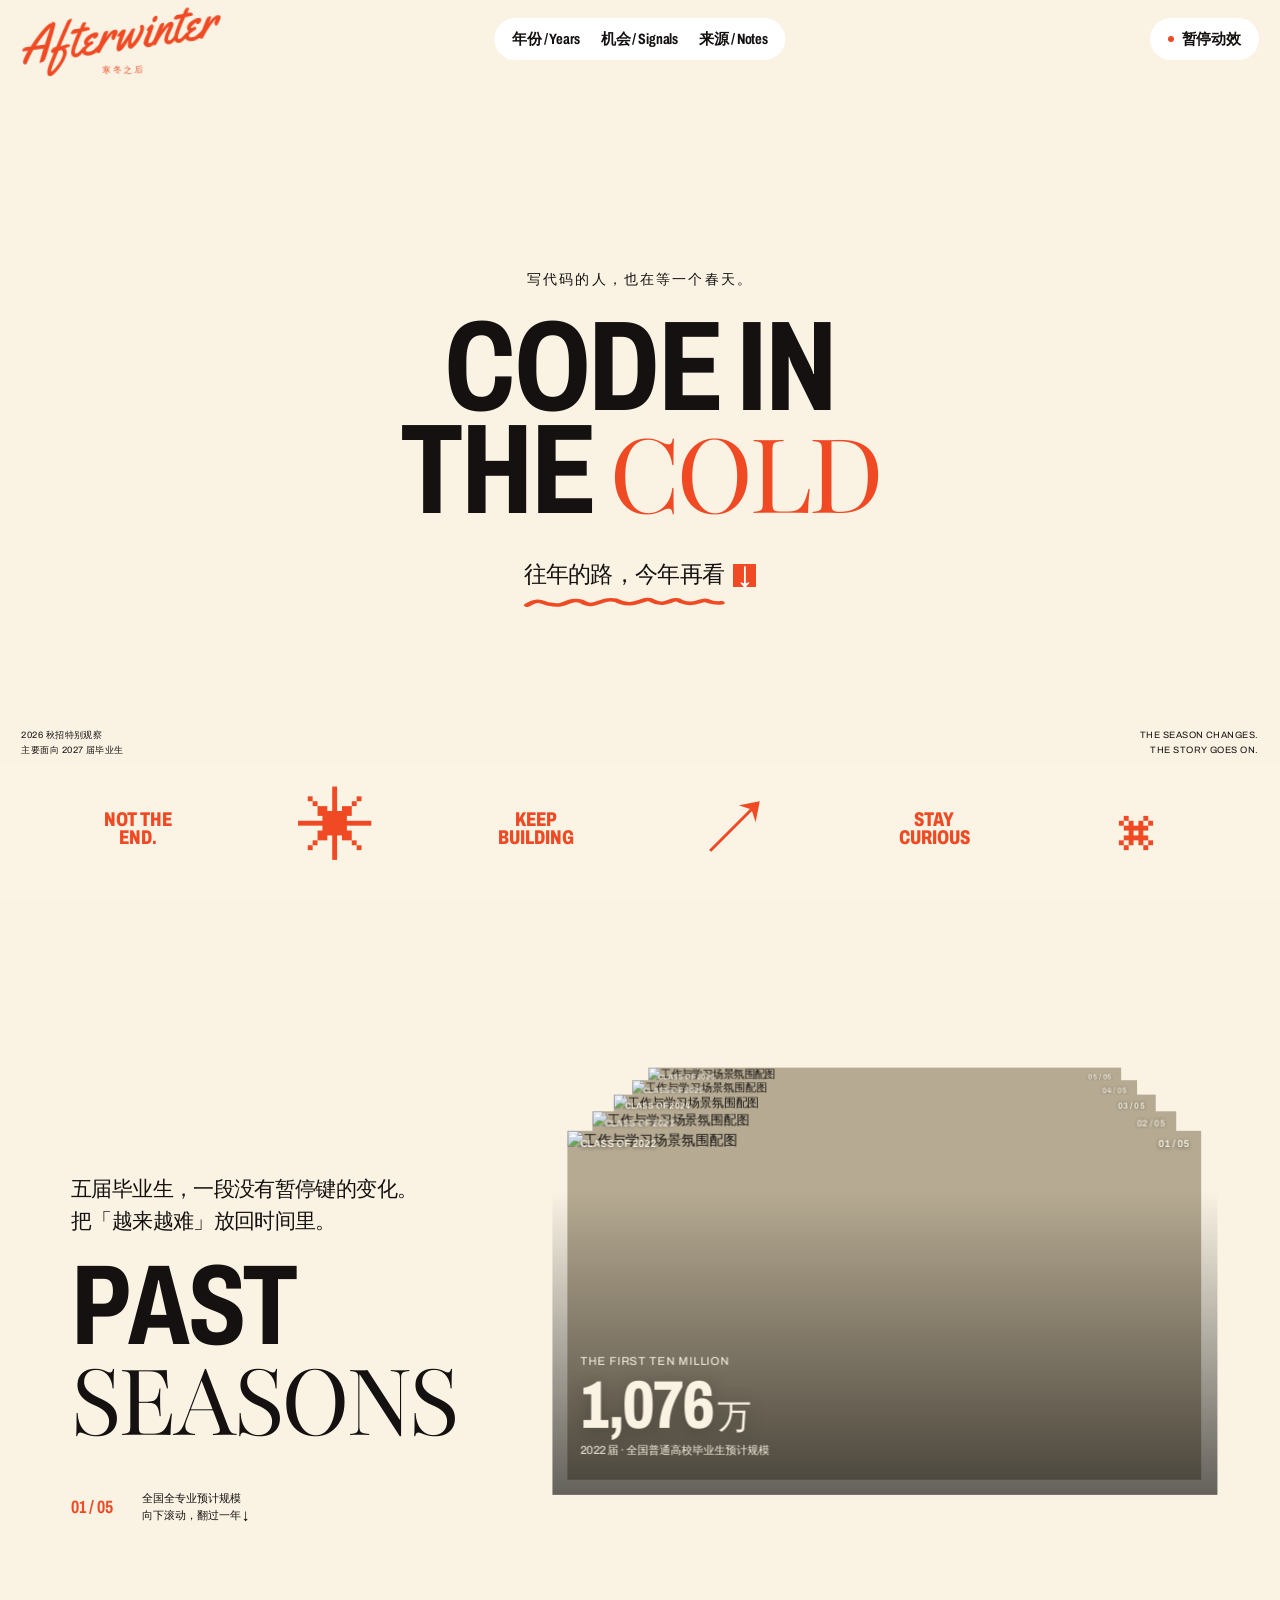
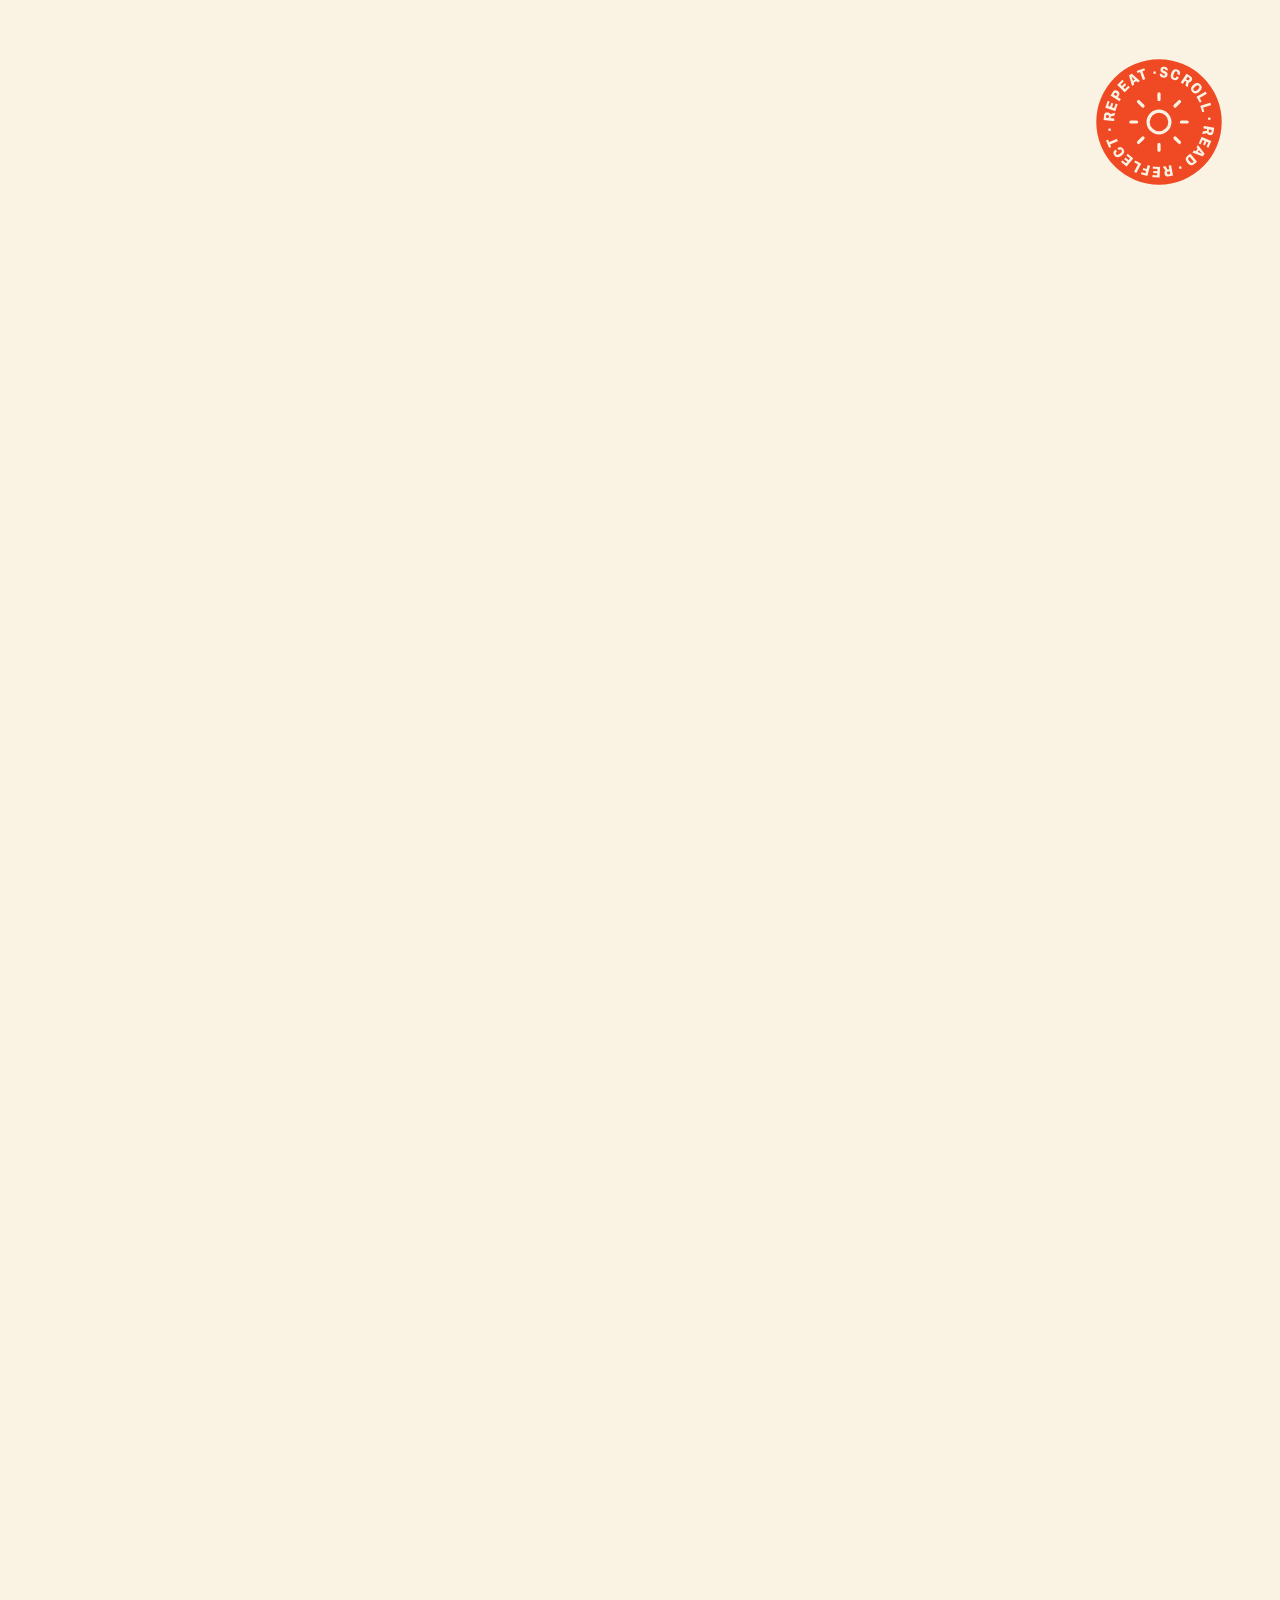
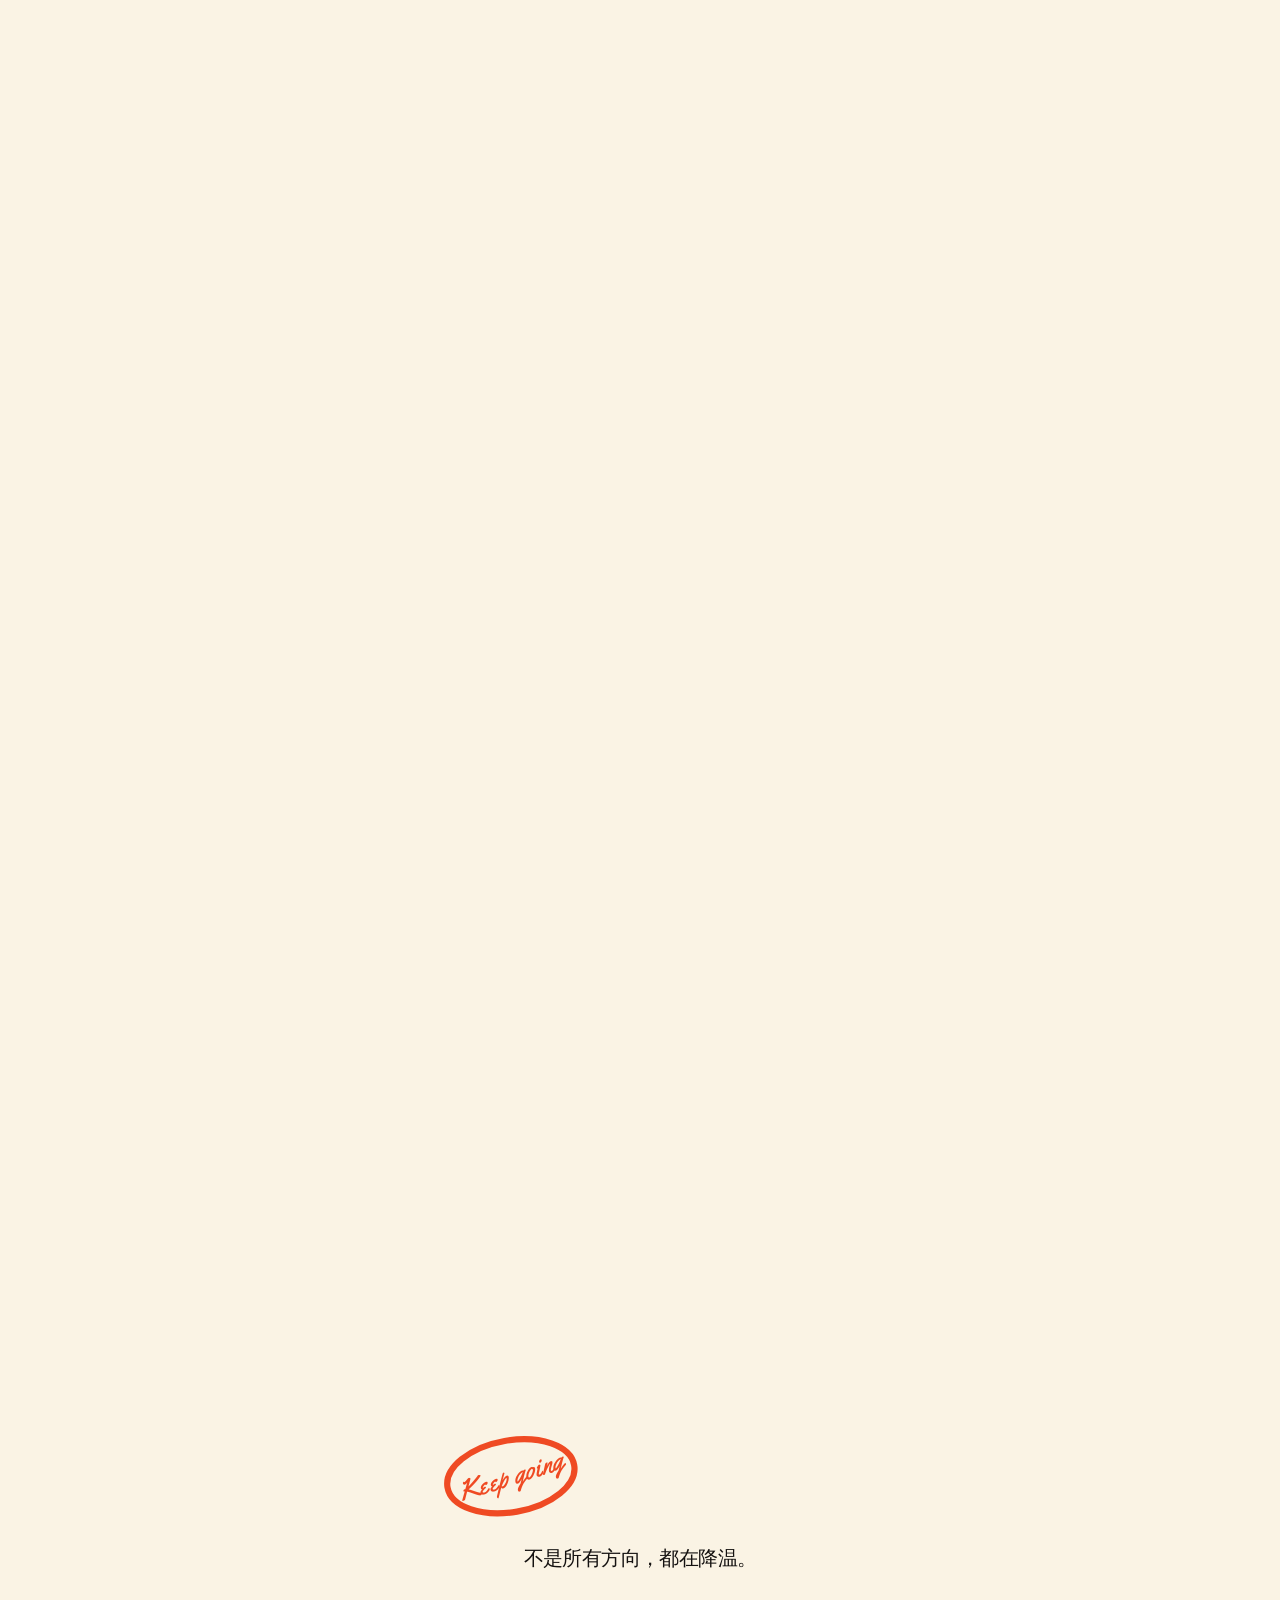
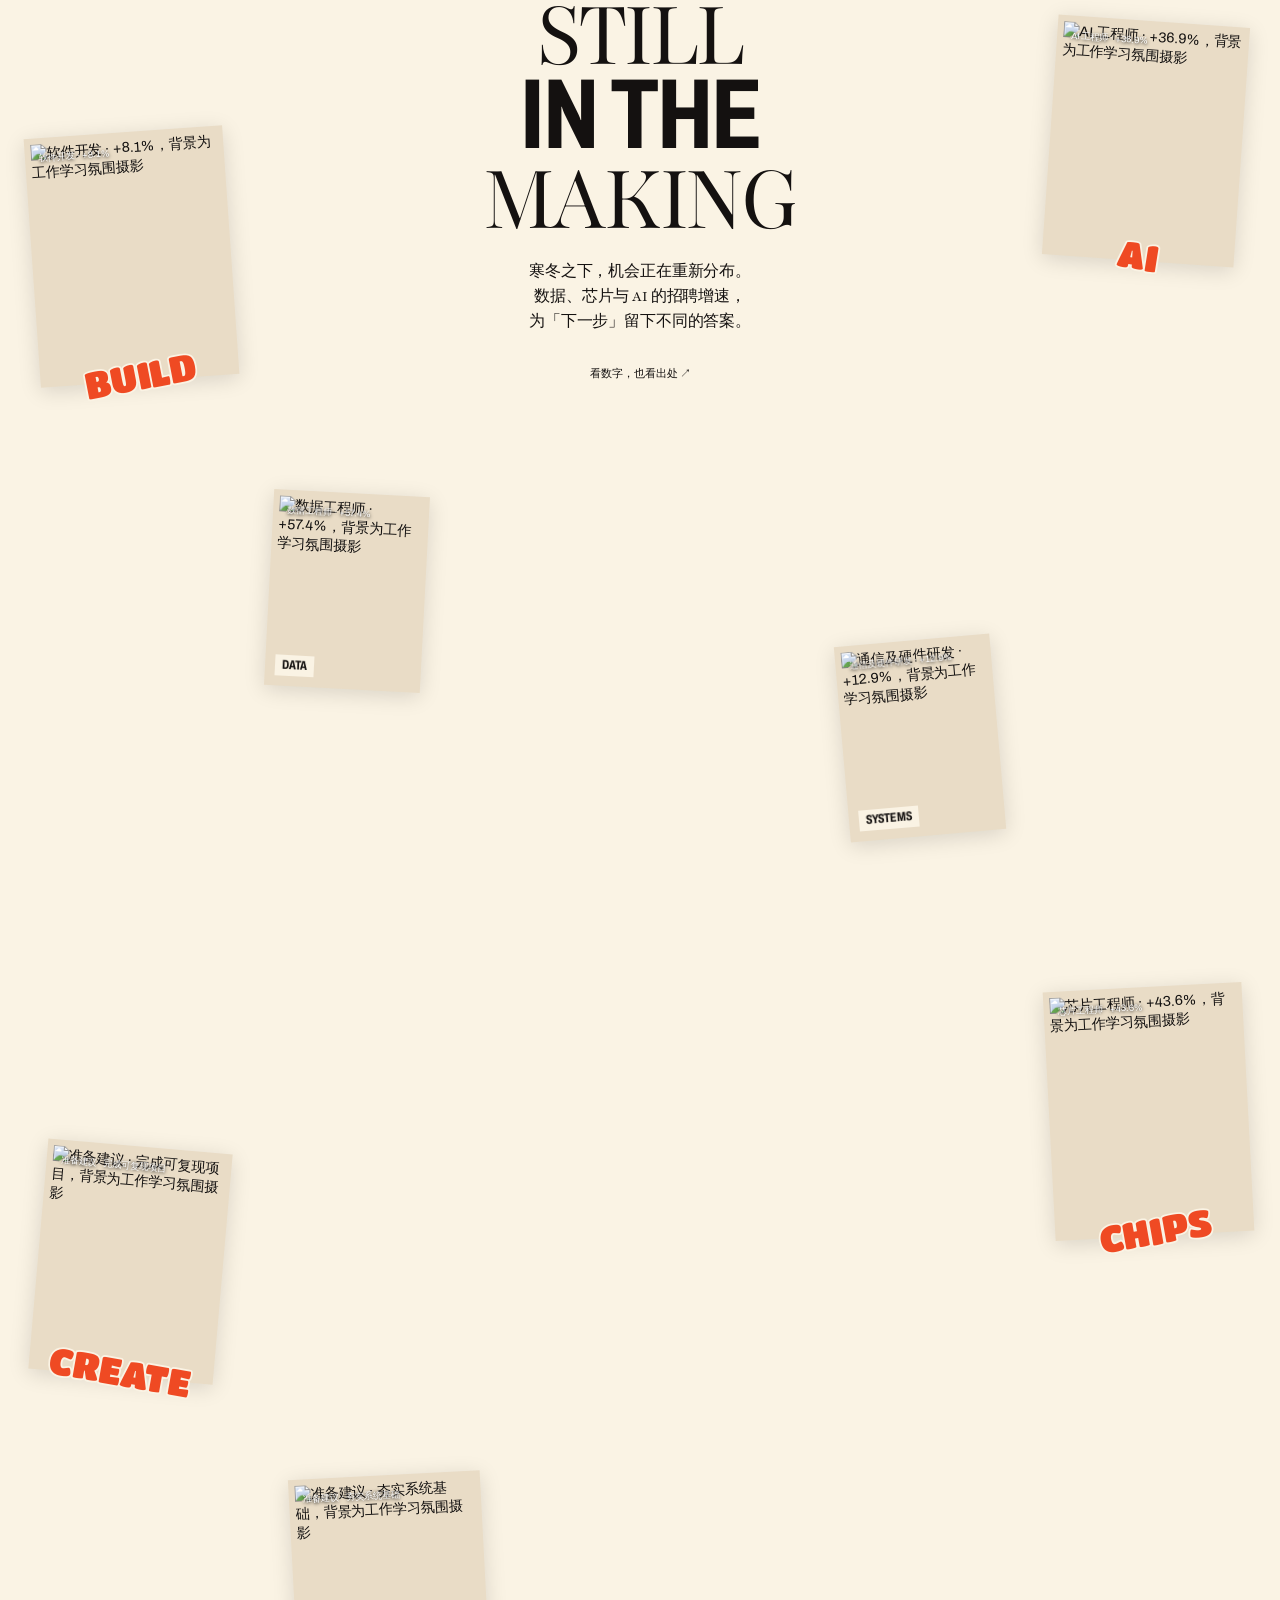
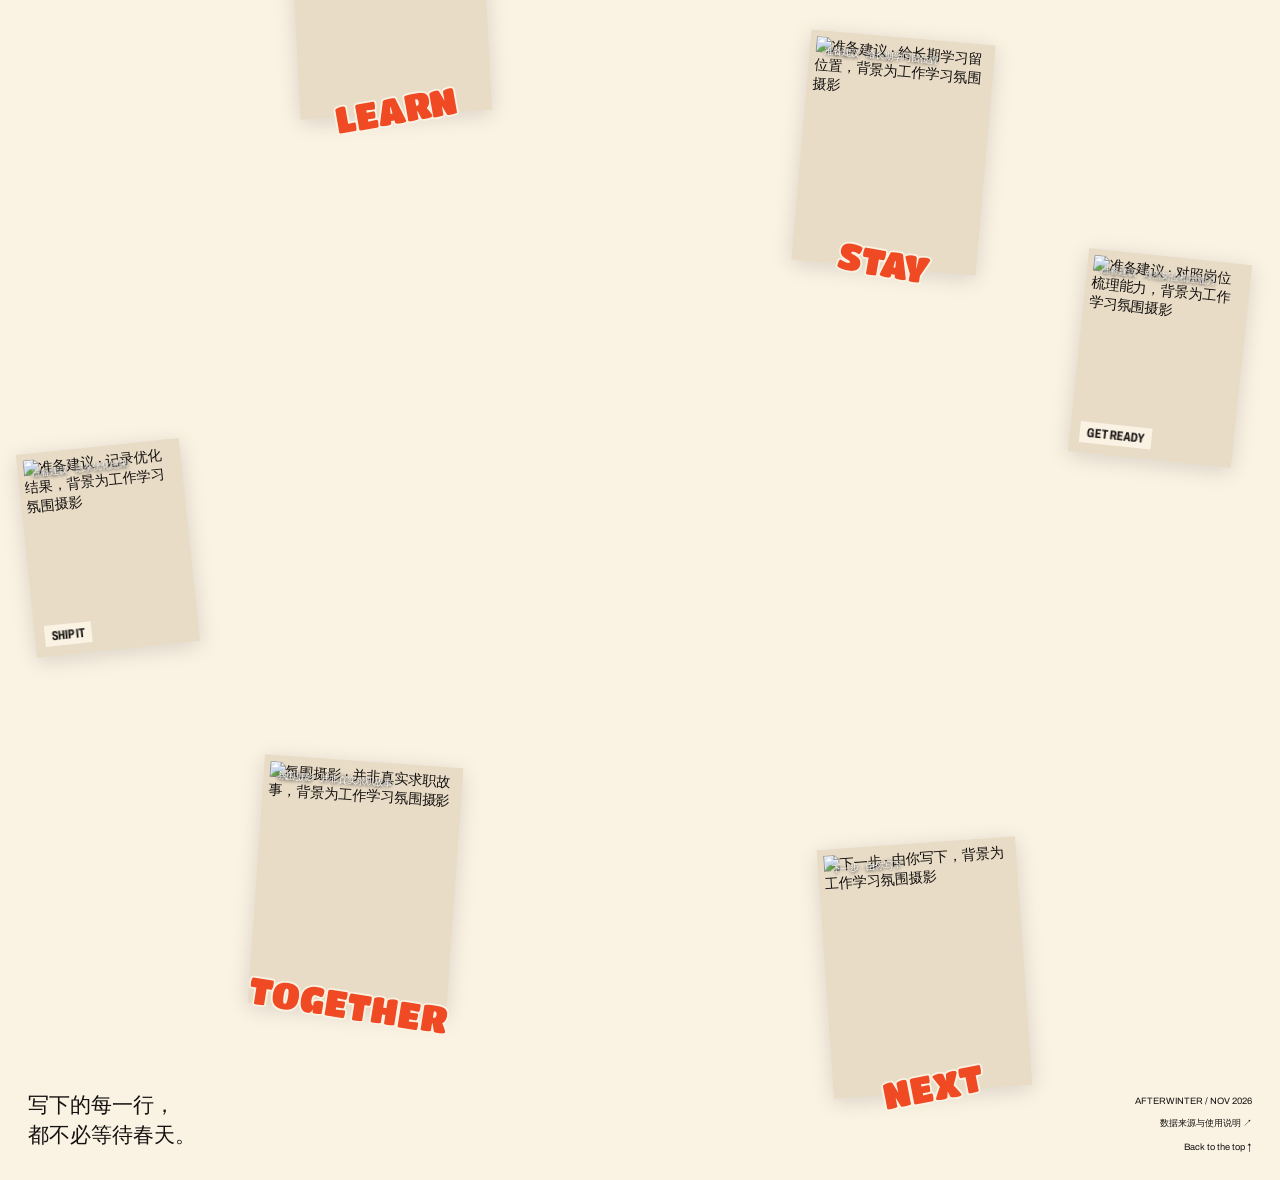
==== index.html @ 6e002db3 "Publish Afterwinter interactive autumn recruitment website" ====
<!doctype html>
<html lang="zh-CN"><head><meta charset="UTF-8"><meta name="viewport" content="width=device-width, initial-scale=1"><title>寒冬之后 Afterwinter · 2026 秋招观察</title><meta name="description" content="写代码的人，也在等一个春天。以2026年秋招为切片，在五届毕业生规模与岗位温差之间寻找下一步。"><meta name="robots" content="noindex"><meta property="og:title" content="Afterwinter · 寒冬之后"><meta property="og:description" content="2026秋招特别观察：竞争、分化，以及仍然生长的机会。"><link rel="icon" href="data:image/svg+xml,%3Csvg xmlns='http://www.w3.org/2000/svg' viewBox='0 0 64 64'%3E%3Crect width='64' height='64' rx='32' fill='%23ef4a23'/%3E%3Ctext x='10' y='47' font-size='48' fill='%23faf3e4'%3E*%3C/text%3E%3C/svg%3E"><style>@font-face{font-family:'Archivo';src:url([data-uri]) format('woff2');font-weight:100 900;font-stretch:62% 125%;font-display:swap}
@font-face{font-family:'Playfair';src:url([data-uri]) format('woff2');font-weight:300 900;font-stretch:87.5% 112.5%;font-display:swap}
@font-face{font-family:'Yellowtail';src:url([data-uri]) format('woff2');font-weight:400;font-stretch:normal;font-display:swap}
@font-face{font-family:'Titan One';src:url([data-uri]) format('woff2');font-weight:400;font-stretch:normal;font-display:swap}
:root{--cream:#faf3e4;--ink:#141110;--tomato:#ef4a23;--butter:#ffd46e;--sky:#8fc6e8;--pink:#f6a9c2;--sage:#b9c48a;--page:var(--cream);--ease:cubic-bezier(.65,.05,0,1)}*{box-sizing:border-box;margin:0;padding:0}html{font-size:calc(100vw / 90)}body{background:var(--page);color:var(--ink);font-family:Archivo,'Microsoft YaHei',sans-serif;overflow-x:clip;transition:background-color .7s var(--ease)}a{color:inherit;text-decoration:none}button{font:inherit;border:0;background:none;color:inherit;cursor:pointer}img{display:block;width:100%;height:100%;object-fit:cover}a,button{touch-action:manipulation}a:focus-visible,button:focus-visible{outline:.16rem solid var(--tomato);outline-offset:.4rem}html.lenis,html.lenis body{height:auto}.lenis.lenis-smooth{scroll-behavior:auto!important}main{visibility:hidden}html[data-page-ready] main{visibility:visible}.wipe{position:fixed;inset:0;z-index:1000;pointer-events:none;overflow:clip}.wipe svg{width:100%;height:100%}.wipe path{fill:none;stroke:var(--tomato);stroke-width:0;stroke-linecap:round;stroke-linejoin:round}.wipe[data-transition-ready]{display:none}.skip{position:fixed;z-index:2000;left:1rem;top:1rem;padding:1rem;background:var(--butter);transform:translateY(-200%)}.skip:focus{transform:none}.nav{position:fixed;inset:0 0 auto;z-index:50;padding:1.25rem 1.5rem;display:flex;justify-content:space-between;align-items:flex-start;pointer-events:none}.nav>*{pointer-events:auto}.wordmark{font-family:Yellowtail,cursive;font-size:3.6rem;line-height:1;color:var(--tomato);transform:rotate(-8deg);transform-origin:left center;margin-top:.2rem}.wordmark span{font-family:Archivo,'Microsoft YaHei',sans-serif;font-size:.6rem;display:block;letter-spacing:.2em;text-align:center;transform:rotate(8deg);margin-top:.6rem}.nav nav{position:absolute;left:50%;top:1.25rem;transform:translateX(-50%);display:flex;align-items:center;gap:1.5rem;background:white;border-radius:2rem;padding:0 1.25rem;height:3rem}.nav nav a,.nav nav button,.contact{font-size:1.05rem;font-weight:700;font-variation-settings:'wght' 700,'wdth' 72;letter-spacing:-.01em;white-space:nowrap}.contact{height:3rem;background:#fff;border-radius:2rem;padding:0 1.25rem;display:flex;gap:.5rem;align-items:center;min-width:6rem;justify-content:center}.contact i{width:.45rem;height:.45rem;border-radius:50%;background:var(--tomato)}[data-draw-line]{position:relative}.draw-line{position:absolute;left:0;width:100%;top:100%;height:.5em;color:var(--tomato);pointer-events:none}.draw-line svg{width:100%;height:100%;overflow:visible}.hero{height:100vh;min-height:44rem;position:relative;overflow:hidden;display:flex;align-items:center;justify-content:center;background:var(--cream)}.hero video{position:absolute;inset:0;width:100%;height:100%;object-fit:cover;object-position:center 50%;background:var(--cream)}.hero-wash{position:absolute;inset:0;background:rgba(250,243,228,.16);pointer-events:none}.hero-content{position:relative;z-index:2;display:flex;align-items:center;flex-direction:column;text-align:center;gap:2rem;margin-top:-3rem;pointer-events:none}.hero-content a{pointer-events:auto}.hero-eyebrow{font-size:1rem;letter-spacing:.15em}.hero h1{font-size:9rem;line-height:.8;letter-spacing:-.02em;font-weight:700;font-stretch:72%;font-variation-settings:'wght' 700,'wdth' 72;text-transform:uppercase}.hero h1 em,.section-title em,.people h2 em{font-family:Playfair,'STSong','SimSun',serif;font-style:normal;font-weight:300;font-stretch:87.5%;font-variation-settings:'wght' 300,'wdth' 87.5,'opsz' 120;letter-spacing:-.035em}.hero h1 em{color:var(--tomato)}.hero-link{font-family:Playfair,'STSong',serif;font-variation-settings:'wght' 500,'wdth' 87.5,'opsz' 40;font-size:1.65rem;letter-spacing:-.03em;line-height:1;display:flex;gap:.375em;align-items:center;margin-top:.5rem}.hero-link .draw-line{top:118%;height:.6em}.arrow-box{width:1em;height:1em;background:var(--tomato);color:#fff;position:relative;overflow:hidden;display:block;font-family:Archivo,sans-serif}.arrow-box>span{position:absolute;inset:0;display:flex;align-items:center;justify-content:center;transition:transform .525s cubic-bezier(.175,.885,.32,1.275)}.arrow-box>span:nth-child(2){top:-100%;bottom:100%}.hero-link:hover .arrow-box>span{transform:translateY(100%)}.hero-caption{position:absolute;left:1.5rem;right:1.5rem;bottom:10rem;display:flex;justify-content:space-between;z-index:2;pointer-events:none;font-size:.65rem;line-height:1.6;letter-spacing:.05em}.hero-caption>span:last-child{text-align:right}.cursor-photo{width:16rem;height:16rem;position:absolute;left:50%;top:50%;translate:-50% -50%;z-index:1;overflow:hidden;visibility:hidden;pointer-events:none;box-shadow:0 .5rem 3rem #14111026;background:var(--tomato)}.cursor-media{position:absolute;inset:0;transform:scale(1.2)}.cursor-media img{position:absolute;inset:0;opacity:0}.cursor-media img.on{opacity:1}.cursor-photo>span{position:absolute;bottom:.7rem;left:.7rem;color:var(--cream);font-size:.6rem;font-weight:700;text-shadow:0 1px 4px #000}.marquee{position:absolute;bottom:1.5rem;left:0;width:100%;z-index:2;overflow:clip;color:var(--tomato)}.marquee-scroll{display:flex;width:120%;margin-left:-10%}.marquee-collection{display:flex;flex-shrink:0;align-items:center}.marquee-collection>span{width:9rem;height:7rem;margin:0 2.5rem;display:flex;align-items:center;justify-content:center;text-align:center;font-size:1.4rem;font-weight:800;font-variation-settings:'wght' 800,'wdth' 72;line-height:.9}.marquee-collection>.mark{font-size:5.5rem;font-weight:400}.work{position:relative}.work-pin{height:100vh;display:grid;grid-template-columns:38fr 62fr;gap:2rem;align-items:center;padding:0 3rem 0 5rem;overflow:hidden}.work-copy{display:flex;flex-direction:column;gap:1.5rem}.eyebrow-s{font-family:Playfair,'STSong','SimSun',serif;font-size:1.5rem;font-variation-settings:'wght' 500,'wdth' 87.5,'opsz' 40;line-height:1.5;letter-spacing:-.03em;max-width:26rem}.section-title{font-size:8rem;font-weight:700;font-stretch:72%;font-variation-settings:'wght' 700,'wdth' 72;line-height:.8;letter-spacing:-.02em}.work-foot{display:flex;gap:2rem;align-items:center;font-size:.75rem;line-height:1.6;margin-top:1.5rem}.work-foot>span:first-child{color:var(--tomato);font-size:1.25rem;font-variation-settings:'wdth' 72,'wght' 700}.stage{position:relative;height:100%;perspective:1400px;min-width:0}.stack{height:100%;transform-style:preserve-3d}.case-card{position:absolute;aspect-ratio:1.75;width:min(80vh,52vw);left:50%;top:calc(50% - 5vh);translate:-50% -50%;padding:1.75vh;background:var(--frame);display:block;cursor:pointer;transform-style:preserve-3d;text-align:left;border:0}.card-image{position:relative;width:100%;height:100%;overflow:hidden;background:#b6aa92}.card-image img{filter:saturate(.7);transition:transform .8s var(--ease)}.case-card:hover .card-image img{transform:scale(1.04)}.card-shade{position:absolute;inset:0;background:linear-gradient(#0000 20%,#0009)}.card-topline{position:absolute;left:2rem;right:2rem;top:1.6rem;display:flex;justify-content:space-between;gap:1rem;color:var(--cream);font-size:.7rem;text-shadow:0 .05rem .3rem #0008;font-weight:600}.card-copy{position:absolute;bottom:2.6rem;left:2rem;right:2rem;color:var(--cream)}.card-copy>span{font-size:.8rem;letter-spacing:.08em}.card-copy h3{font-size:7.5vh;line-height:.9;font-variation-settings:'wght' 800,'wdth' 72;font-weight:800;letter-spacing:-.02em;text-shadow:0 .05em .3em #0004;margin:.5rem 0}.card-copy h3 small{font-family:Playfair,serif;font-size:.5em;font-weight:400}.card-copy p{font-size:.8rem}.badge{position:absolute;bottom:1rem;right:1rem;width:9rem;height:9rem;color:var(--tomato);z-index:10;pointer-events:none}.badge svg{width:100%;height:100%}.badge text{fill:var(--cream);font-family:Archivo,sans-serif;font-weight:800;font-variation-settings:'wght' 800,'wdth' 80;font-size:24px}.cursor-label{position:fixed;top:0;left:0;z-index:100;pointer-events:none}.cursor-label>div{width:9.5rem;position:relative;overflow:hidden;background:var(--butter);transform:scale(0);transition:transform .4s var(--ease)}.cursor-label[data-active=true]>div{transform:scale(1)}.cursor-label span{display:block;font-size:1.3rem;font-weight:700;font-variation-settings:'wght' 700,'wdth' 72;white-space:nowrap;padding:.375em .25em;animation:cursor-marquee 3.2s linear infinite;animation-play-state:paused;text-transform:uppercase}.cursor-label span+span{position:absolute;left:100%;top:0}.cursor-label[data-active=true] span{animation-play-state:running}@keyframes cursor-marquee{to{transform:translateX(-100%)}}.people{position:relative;height:340vh;transition:color .7s var(--ease);padding-bottom:0}.sticky-title{position:sticky;top:0;height:100vh;display:flex;align-items:center;justify-content:center;text-align:center;z-index:1}.people-copy{position:relative;display:flex;flex-direction:column;align-items:center;gap:1.4rem}.people h2{font-size:7rem;font-weight:700;font-stretch:72%;font-variation-settings:'wght' 700,'wdth' 72;line-height:.8;letter-spacing:-.02em}.eyebrow-m{font-family:Playfair,'STSong','SimSun',serif;font-size:1.4rem;font-variation-settings:'wght' 500,'wdth' 87.5,'opsz' 40;line-height:1.3;letter-spacing:-.03em}.people-intro{font-family:Playfair,'STSong','SimSun',serif;font-size:1.1rem;line-height:1.6;max-width:26rem;letter-spacing:-.01em}.notes-link{font-size:.75rem;min-height:2.75rem}.stamp{position:absolute;left:-3rem;top:-8rem;width:10rem;transform:rotate(-10deg)}.stamp svg{width:100%;overflow:visible}.stamp ellipse{fill:var(--cream);stroke:var(--tomato);stroke-width:10}.stamp text{font-family:Yellowtail,cursive;font-size:45px;fill:var(--tomato);transform-origin:115px 70px;transform:rotate(-8deg)}.photo-layer{position:absolute;inset:0;z-index:2;pointer-events:none}.floating-photo{position:absolute;width:var(--width);top:var(--top);left:var(--left,auto);right:var(--right,auto);pointer-events:auto}.photo-inertia{position:relative;transform:rotate(var(--angle));width:100%;aspect-ratio:4/5;background:#e9dcc6;padding:.4rem;box-shadow:0 .3rem 1.5rem #0002;cursor:default}.photo-inertia img{filter:saturate(.75)}.name-sticker{position:absolute;left:50%;bottom:-.9rem;translate:-50% 0;transform:rotate(var(--sticker-angle,-7deg));font-family:'Titan One','Microsoft YaHei',sans-serif;font-size:2.6rem;line-height:1;color:var(--tomato);-webkit-text-stroke:.25rem var(--cream);paint-order:stroke fill;white-space:nowrap}.photo-tag{position:absolute;left:.7rem;bottom:.7rem;background:var(--cream);color:var(--ink);font-size:.9rem;font-weight:700;font-variation-settings:'wght' 700,'wdth' 72;padding:.25rem .5rem;max-width:calc(100% - 1.4rem)}.photo-note{position:absolute;inset:0;display:flex;align-items:flex-start;justify-content:flex-start;padding:1rem;color:#fff;font-size:.65rem;line-height:1.4;text-shadow:0 .05rem .25rem #000;pointer-events:none}.people-bottom{position:absolute;bottom:0;left:0;right:0;z-index:3;display:flex;align-items:flex-end;justify-content:space-between;padding:4rem 2rem 2rem;pointer-events:none}.people-bottom p{font-family:Playfair,'STSong',serif;font-size:1.5rem;line-height:1.4}.people-bottom>div{display:flex;align-items:flex-end;flex-direction:column;gap:.8rem;font-size:.65rem}.people-bottom button,.people-bottom a{pointer-events:auto}html[data-theme=dark]{--page:var(--ink)}html[data-theme=dark] .people{color:var(--cream)}.line{padding-bottom:.06em;margin-bottom:-.06em}.char{display:inline-block}.char[style]{font-variation-settings:'wght' var(--wght),'wdth' 72}dialog{position:fixed;inset:0;margin:auto;width:min(52rem,calc(100vw - 2rem));max-height:85vh;overflow-y:auto;background:var(--cream);color:var(--ink);border:0;padding:3rem;box-shadow:0 1rem 6rem #0004}dialog::backdrop{background:#141110b3;backdrop-filter:blur(8px)}.dialog-close{position:absolute;right:1rem;top:.7rem;font-size:2.5rem;width:3rem;height:3rem;line-height:1}.dialog-kicker{font-size:.75rem;letter-spacing:.12em;color:var(--tomato);margin-bottom:1.5rem}dialog h2{font-size:2.5rem;font-weight:600;line-height:1.25;margin-bottom:1.5rem}dialog h2 em{font-family:Playfair,'STSong',serif;font-style:normal;font-weight:300}dialog p{font-size:.9rem;line-height:1.8;margin-bottom:1.5rem}.source-row{display:flex;align-items:center;justify-content:space-between;gap:1rem;border-bottom:1px solid #14111033;padding:1rem 0}.source-row a{font-size:.85rem;line-height:1.6}.source-row span{font-size:.7rem;white-space:nowrap;color:#655f57}.method{margin-top:2rem}.method h3{font-size:1rem;margin-bottom:1rem}.case-number{font-size:6rem;font-variation-settings:'wght' 700,'wdth' 72;color:var(--tomato);line-height:1.2;margin-bottom:1rem}.case-number small{font-family:Playfair,'STSong',serif;font-size:2rem}.source-button{display:inline-flex;padding:.8rem 1.2rem;background:var(--tomato);color:#fff;font-size:.9rem;margin-bottom:1rem}.case-note{font-size:.75rem!important;opacity:.7}.paused .cursor-label span{animation-play-state:paused}.paused video{visibility:hidden}.photo-error{object-fit:cover}.no-gsap .work-pin{height:auto;min-height:100vh}.no-gsap .stage{height:auto}.no-gsap .stack{display:grid;gap:1.5rem}.no-gsap .case-card{position:relative;left:auto;top:auto;translate:none;width:100%;transform:none!important}.no-gsap .badge{display:none}.no-gsap .people{height:auto}.no-gsap .sticky-title{position:relative}.no-gsap .photo-layer{position:relative;display:grid;grid-template-columns:repeat(4,1fr);gap:2rem;padding:2rem}.no-gsap .floating-photo{position:relative;inset:auto;width:100%;transform:none!important}.no-gsap .people-bottom{position:relative}.motion-reduced .people{height:auto}.motion-reduced .sticky-title{position:relative;height:auto;padding:8rem 1.5rem 4rem}.motion-reduced .photo-layer{position:relative;display:grid;grid-template-columns:repeat(auto-fill,minmax(14rem,1fr));gap:2rem;padding:2rem}.motion-reduced .floating-photo{position:relative;inset:auto;width:auto;transform:none!important}.motion-reduced .people-bottom{position:relative}.motion-reduced .marquee-scroll{justify-content:center}.motion-reduced .marquee-collection:not(:first-child){display:none}.motion-reduced .hero video{display:block}.motion-reduced .hero-content{visibility:visible}.motion-reduced .stamp{top:-5rem}.motion-reduced .cursor-label{display:none}
@media(max-width:991px){html{font-size:calc(100vw / 60)}.nav nav{display:none}.hero h1{font-size:6.4rem}.hero{min-height:50rem}.section-title{font-size:6rem}.work-pin{height:auto;display:grid;grid-template-columns:1fr;padding:6rem 1.5rem 4rem;gap:3rem;overflow:visible}.work-copy{max-width:42rem}.work-foot{display:none}.stage{height:auto;perspective:none}.stack{height:auto;display:flex;flex-direction:column;gap:1.5rem}.case-card{position:relative;left:auto;top:auto;translate:none;width:100%;padding:1rem}.card-copy h3{font-size:5rem}.card-copy{bottom:3rem}.card-topline{font-size:.9rem}.card-copy p,.card-copy>span{font-size:1rem}.badge{display:none}.people{height:260vh}.eyebrow-s{font-size:1.75rem}.people h2{font-size:6rem}.hero-caption{font-size:.8rem}.cursor-photo{display:none}.marquee-collection>span{margin:0 1.5rem}.people-intro{font-size:1.25rem}.notes-link{font-size:1rem}.source-row a{font-size:1rem}.source-row span{font-size:.85rem}dialog p{font-size:1.1rem}}
@media(max-width:600px){html{font-size:calc(100vw / 24.375)}.nav{padding:1rem}.wordmark{font-size:2.6rem}.wordmark span{font-size:.55rem;margin-top:.4rem}.contact{height:2.5rem;padding:0 .9rem;font-size:.85rem}.hero{height:100svh;min-height:44rem}.hero video{object-position:6% 50%}.hero-wash{background:#faf3e42b}.hero-content{gap:1.4rem;margin-top:5rem;padding:0 1rem}.hero h1{font-size:4rem;line-height:.82}.hero-eyebrow{font-size:.75rem;letter-spacing:.08em}.hero-link{font-size:1.1rem;margin-top:.5rem}.cursor-photo{display:block;visibility:visible;width:7.5rem;height:7.5rem;left:50%;top:13%;transform:rotate(-5deg);background:var(--tomato)}.cursor-photo>span{font-size:.4rem;left:.4rem;bottom:.4rem}.hero-caption{bottom:7.3rem;left:1rem;right:1rem;font-size:.5rem}.marquee{bottom:1rem}.marquee-collection>span{width:5.5rem;height:5rem;margin:0 1rem;font-size:.9rem}.marquee-collection>.mark{font-size:3rem}.work-pin{padding:5rem 1rem 3rem;gap:2rem}.eyebrow-s{font-size:1.1rem;line-height:1.7}.section-title{font-size:4.2rem}.work-copy{gap:1.4rem}.case-card{padding:.6rem;aspect-ratio:1.4}.card-topline{font-size:.55rem;top:1.2rem;left:1.2rem;right:1.2rem}.card-copy{bottom:1.5rem;left:1.3rem;right:1.3rem}.card-copy h3{font-size:3.4rem;margin:.3rem 0}.card-copy p,.card-copy>span{font-size:.65rem}.people h2{font-size:4.2rem}.eyebrow-m{font-size:1rem}.people-intro{font-size:.8rem;line-height:1.8;max-width:19rem}.people-copy{gap:1.4rem;padding:0 1.5rem}.notes-link{font-size:.7rem}.stamp{width:6rem;left:0;top:-5rem}.floating-photo{width:8rem;left:var(--mobile-left,auto);right:var(--mobile-right,auto);top:var(--mobile-top)}.photo-inertia{padding:.25rem}.name-sticker{font-size:1.9rem;-webkit-text-stroke:.22rem var(--cream)}.photo-tag{display:none}.photo-note{font-size:.5rem;padding:.5rem}.people-bottom{padding:2rem 1rem 1.5rem;gap:1rem}.people-bottom p{font-size:.85rem;line-height:1.5}.people-bottom>div{font-size:.5rem;gap:.7rem}.cursor-label{display:none}dialog{padding:3rem 1.5rem 1.5rem;max-height:88svh}dialog h2{font-size:1.8rem}.dialog-kicker{font-size:.6rem}dialog p{font-size:.8rem;line-height:1.8}.source-row{display:block;padding:.8rem 0}.source-row a{font-size:.75rem;display:block}.source-row span{font-size:.6rem}.method h3{font-size:.9rem}.case-number{font-size:4rem}.case-number small{font-size:1.5rem}.source-button{font-size:.8rem}.case-note{font-size:.65rem!important}.motion-reduced .photo-layer,.no-gsap .photo-layer{grid-template-columns:repeat(2,1fr);gap:1.5rem;padding:1rem}.motion-reduced .stamp{top:-4rem}.motion-reduced .sticky-title{padding-top:8rem}.no-gsap .photo-layer .floating-photo{inset:auto;width:auto}}
@media(prefers-reduced-motion:reduce){body,.people{transition:none}.cursor-label{display:none}.cursor-label span{animation:none}}
/* Phone cards are deliberately static; desktop pointer tweens must not leak
   their inline transform or autoAlpha into this responsive presentation. */
@media(max-width:600px){.cursor-photo{visibility:visible!important;opacity:1!important;transform:rotate(-5deg)!important;translate:-50% -50%!important;left:50%!important;top:13%!important}}
/* Clip the intentionally off-edge photo collage inside its own layer so it
   cannot enlarge the mobile layout viewport. */
.photo-layer{overflow:clip}
</style></head>
<body>
<a href="#work" class="skip">跳到年度观察</a>
<div class="wipe" aria-hidden="true"><svg viewBox="0 0 1000 1000" preserveAspectRatio="none"><path d="M43 259C296 11.5688 994 -3 922.994 498.259C851.988 999.517 281.229 1004.28 123 767C-35.2287 529.721 179 259 472 259C765 259 792 498.259 659 654C526 809.741 319 755 285 669.001C251 583.001 299 452 496 452C693 452 876.073 639.171 935 937.001"/></svg></div>
<div class="cursor-label" aria-hidden="true"><div><span>Read the story ↗</span><span>Read the story ↗</span></div></div>
<header class="nav"><a href="#home" class="wordmark" aria-label="寒冬之后，返回首屏">Afterwinter<span>寒冬之后</span></a><nav aria-label="主导航"><a href="#work" data-draw-line>年份 / Years</a><a href="#people" data-draw-line>机会 / Signals</a><button data-open="notes" data-draw-line>来源 / Notes</button></nav><button class="contact" id="motion-toggle" aria-pressed="false"><i></i><span>暂停动效</span></button></header>
<main>
<section class="hero" id="home" data-cursor-cards>
<video id="hero-video" muted loop playsinline preload="auto" aria-hidden="true" poster="https://images.higgs.ai/?default=1&amp;output=webp&amp;url=https%3A%2F%2Fd8j0ntlcm91z4.cloudfront.net%2Fuser_38xzZboKViGWJOttwIXH07lWA1P%2Fhf_20261110_224241_f6feccd5-1c45-4d22-b369-f927916f9973.png&amp;w=2048&amp;q=85"></video><div class="hero-wash"></div>
<div class="cursor-photo" aria-hidden="true"><div class="cursor-media"></div><span>STILL CREATING, STILL HERE.</span></div>
<div class="hero-content" data-text-reveal-group><p class="hero-eyebrow" data-text-reveal="lines">写代码的人，也在等一个春天。</p><h1 data-text-reveal="chars" data-font-weight-hover="700,200,400">CODE IN<br>THE <em data-font-weight-hover="300,800,400">COLD</em></h1><a class="hero-link" href="#work"><span data-draw-line="always">往年的路，今年再看</span><span class="arrow-box" aria-hidden="true"><span>↓</span><span>↓</span></span></a></div>
<div class="hero-caption"><span>2026 秋招特别观察<br>主要面向 2027 届毕业生</span><span>THE SEASON CHANGES.<br>THE STORY GOES ON.</span></div>
<div class="marquee" aria-label="竞争、分化与新的机会"><div class="marquee-scroll"><div class="marquee-collection"><span class="mark">✳</span><span>KEEP<br>BUILDING</span><span class="mark">↗</span><span>STAY<br>CURIOUS</span><span class="mark">⌘</span><span>FIND YOUR<br>NEXT MOVE</span><span class="mark">✷</span><span>NOT THE<br>END.</span></div></div></div>
</section>
<section class="work" id="work" data-featured-stack>
<div class="work-pin"><div class="work-copy" data-scroll-reveal-group><p class="eyebrow-s" data-scroll-reveal="lines">五届毕业生，一段没有暂停键的变化。<br>把「越来越难」放回时间里。</p><h2 class="section-title" data-scroll-reveal="chars" data-font-weight-hover="700,200,400">PAST<br><em data-font-weight-hover="300,800,400">SEASONS</em></h2><div class="work-foot" data-scroll-reveal="element"><span id="stack-count">01 / 05</span><span>全国全专业预计规模<br>向下滚动，翻过一年 ↓</span></div></div>
<div class="stage"><div class="stack" id="stack"></div><div class="badge" aria-hidden="true"><svg viewBox="0 0 200 200"><defs><path id="badge-path" d="M100,30 a70,70 0 1,1 -.01,0"/></defs><circle cx="100" cy="100" r="98" fill="currentColor"/><text><textPath href="#badge-path" textLength="436" lengthAdjust="spacing">SCROLL · READ · REFLECT · REPEAT · </textPath></text><g fill="none" stroke="var(--cream)" stroke-width="5" stroke-linecap="round"><circle cx="100" cy="100" r="17"/><path d="M100 65v-9m0 88v-9m35-35h9m-88 0h9m60-25 7-7m-64 64 7-7m50 0 7 7m-64-64 7 7"/></g></svg></div></div></div>
</section>
<section class="people" id="people" data-page-theme="dark">
<div class="sticky-title"><div class="people-copy" data-scroll-reveal-group><div class="stamp" data-momentum aria-hidden="true"><svg viewBox="0 0 230 140"><ellipse cx="115" cy="70" rx="104" ry="58"/><text x="115" y="84" text-anchor="middle">Keep going</text></svg></div><p class="eyebrow-m" data-scroll-reveal="lines">不是所有方向，都在降温。</p><h2 data-scroll-reveal="chars" data-font-weight-hover="700,200,400"><em data-font-weight-hover="300,800,400">STILL</em><br>IN THE<br><em data-font-weight-hover="300,800,400">MAKING</em></h2><p class="people-intro" data-scroll-reveal="lines">寒冬之下，机会正在重新分布。<br>数据、芯片与 AI 的招聘增速，<br>为「下一步」留下不同的答案。</p><button class="notes-link" data-open="notes" data-draw-line>看数字，也看出处 ↗</button></div></div>
<div class="photo-layer" id="photo-layer"></div>
<div class="people-bottom"><p>写下的每一行，<br>都不必等待春天。</p><div><span>AFTERWINTER / NOV 2026</span><button data-open="notes">数据来源与使用说明 ↗</button><a href="#home">Back to the top ↑</a></div></div>
</section>
</main>
<dialog id="notes" aria-labelledby="notes-title" data-lenis-prevent><button class="dialog-close" aria-label="关闭来源说明">×</button><p class="dialog-kicker">READ THE FINE PRINT</p><h2 id="notes-title">数字有出处，<em>判断有边界。</em></h2><p>研究快照：2026.11.17。2026 年秋招主要面向 2027 届；本页未核实到 2027 届全国预计规模，暂不填数。2026 届数据不能替代 2027 届。</p><div id="source-list"></div><div class="method"><h3>如何阅读这些数字？</h3><p>毕业生人数为教育部历届全国全专业预计规模，不是计算机专业人数。岗位增速为智联招聘 2026 年三季度应届职位数同比，经读特报道、21 财经转载；是平台样本，不等于全国职位数量、录用率或专业失业率。</p><p>照片为氛围配图，不代表真实求职者故事；图片来自 Unsplash，首屏视频与静帧沿用你提供的设计参考素材。未收集个人信息，未使用跟踪脚本。没有实时数据更新。</p><p>相比 2022 届，2026 届预计毕业生规模增长约 18.0%，由 (1270 − 1076) ÷ 1076 计算。它描述规模变化，不证明就业难度的因果关系。</p></div></dialog>
<dialog id="case" aria-labelledby="case-title" data-lenis-prevent><button class="dialog-close" aria-label="关闭年度故事">×</button><p class="dialog-kicker" id="case-kicker"></p><h2 id="case-title"></h2><div class="case-number" id="case-number"></div><p id="case-copy"></p><a class="source-button" id="case-source" target="_blank" rel="noopener noreferrer">阅读原始出处 ↗</a><p class="case-note">全国普通高校毕业生预计规模 · 单位：万人<br>此为毕业届别，主要秋招季通常在前一年。</p></dialog>
<noscript><style>main{visibility:visible!important}.wipe{display:none!important}[data-text-reveal],[data-scroll-reveal]{visibility:visible!important}</style><p style="padding:2rem">请启用 JavaScript 查看交互卡片。毕业生预计规模：2022届1076万、2023届1158万、2024届1179万、2025届1222万、2026届1270万。</p></noscript>
<script>/*!
 * GSAP 3.13.0
 * https://gsap.com
 * 
 * @license Copyright 2025, GreenSock. All rights reserved.
 * Subject to the terms at https://gsap.com/standard-license.
 * @author: Jack Doyle, jack@greensock.com
 */

!function(t,e){"object"==typeof exports&&"undefined"!=typeof module?e(exports):"function"==typeof define&&define.amd?define(["exports"],e):e((t=t||self).window=t.window||{})}(this,function(e){"use strict";function _inheritsLoose(t,e){t.prototype=Object.create(e.prototype),(t.prototype.constructor=t).__proto__=e}function _assertThisInitialized(t){if(void 0===t)throw new ReferenceError("this hasn't been initialised - super() hasn't been called");return t}function r(t){return"string"==typeof t}function s(t){return"function"==typeof t}function t(t){return"number"==typeof t}function u(t){return void 0===t}function v(t){return"object"==typeof t}function w(t){return!1!==t}function x(){return"undefined"!=typeof window}function y(t){return s(t)||r(t)}function P(t){return(i=yt(t,ot))&&ze}function Q(t,e){return console.warn("Invalid property",t,"set to",e,"Missing plugin? gsap.registerPlugin()")}function R(t,e){return!e&&console.warn(t)}function S(t,e){return t&&(ot[t]=e)&&i&&(i[t]=e)||ot}function T(){return 0}function ea(t){var e,r,i=t[0];if(v(i)||s(i)||(t=[t]),!(e=(i._gsap||{}).harness)){for(r=gt.length;r--&&!gt[r].targetTest(i););e=gt[r]}for(r=t.length;r--;)t[r]&&(t[r]._gsap||(t[r]._gsap=new Zt(t[r],e)))||t.splice(r,1);return t}function fa(t){return t._gsap||ea(Ot(t))[0]._gsap}function ga(t,e,r){return(r=t[e])&&s(r)?t[e]():u(r)&&t.getAttribute&&t.getAttribute(e)||r}function ha(t,e){return(t=t.split(",")).forEach(e)||t}function ia(t){return Math.round(1e5*t)/1e5||0}function ja(t){return Math.round(1e7*t)/1e7||0}function ka(t,e){var r=e.charAt(0),i=parseFloat(e.substr(2));return t=parseFloat(t),"+"===r?t+i:"-"===r?t-i:"*"===r?t*i:t/i}function la(t,e){for(var r=e.length,i=0;t.indexOf(e[i])<0&&++i<r;);return i<r}function ma(){var t,e,r=dt.length,i=dt.slice(0);for(ct={},t=dt.length=0;t<r;t++)(e=i[t])&&e._lazy&&(e.render(e._lazy[0],e._lazy[1],!0)._lazy=0)}function na(t){return!!(t._initted||t._startAt||t.add)}function oa(t,e,r,i){dt.length&&!L&&ma(),t.render(e,r,i||!!(L&&e<0&&na(t))),dt.length&&!L&&ma()}function pa(t){var e=parseFloat(t);return(e||0===e)&&(t+"").match(at).length<2?e:r(t)?t.trim():t}function qa(t){return t}function ra(t,e){for(var r in e)r in t||(t[r]=e[r]);return t}function ua(t,e){for(var r in e)"__proto__"!==r&&"constructor"!==r&&"prototype"!==r&&(t[r]=v(e[r])?ua(t[r]||(t[r]={}),e[r]):e[r]);return t}function va(t,e){var r,i={};for(r in t)r in e||(i[r]=t[r]);return i}function wa(t){var e=t.parent||I,r=t.keyframes?function _setKeyframeDefaults(i){return function(t,e){for(var r in e)r in t||"duration"===r&&i||"ease"===r||(t[r]=e[r])}}($(t.keyframes)):ra;if(w(t.inherit))for(;e;)r(t,e.vars.defaults),e=e.parent||e._dp;return t}function ya(t,e,r,i,n){void 0===r&&(r="_first"),void 0===i&&(i="_last");var a,s=t[i];if(n)for(a=e[n];s&&s[n]>a;)s=s._prev;return s?(e._next=s._next,s._next=e):(e._next=t[r],t[r]=e),e._next?e._next._prev=e:t[i]=e,e._prev=s,e.parent=e._dp=t,e}function za(t,e,r,i){void 0===r&&(r="_first"),void 0===i&&(i="_last");var n=e._prev,a=e._next;n?n._next=a:t[r]===e&&(t[r]=a),a?a._prev=n:t[i]===e&&(t[i]=n),e._next=e._prev=e.parent=null}function Aa(t,e){t.parent&&(!e||t.parent.autoRemoveChildren)&&t.parent.remove&&t.parent.remove(t),t._act=0}function Ba(t,e){if(t&&(!e||e._end>t._dur||e._start<0))for(var r=t;r;)r._dirty=1,r=r.parent;return t}function Da(t,e,r,i){return t._startAt&&(L?t._startAt.revert(ht):t.vars.immediateRender&&!t.vars.autoRevert||t._startAt.render(e,!0,i))}function Fa(t){return t._repeat?Tt(t._tTime,t=t.duration()+t._rDelay)*t:0}function Ha(t,e){return(t-e._start)*e._ts+(0<=e._ts?0:e._dirty?e.totalDuration():e._tDur)}function Ia(t){return t._end=ja(t._start+(t._tDur/Math.abs(t._ts||t._rts||U)||0))}function Ja(t,e){var r=t._dp;return r&&r.smoothChildTiming&&t._ts&&(t._start=ja(r._time-(0<t._ts?e/t._ts:((t._dirty?t.totalDuration():t._tDur)-e)/-t._ts)),Ia(t),r._dirty||Ba(r,t)),t}function Ka(t,e){var r;if((e._time||!e._dur&&e._initted||e._start<t._time&&(e._dur||!e.add))&&(r=Ha(t.rawTime(),e),(!e._dur||Mt(0,e.totalDuration(),r)-e._tTime>U)&&e.render(r,!0)),Ba(t,e)._dp&&t._initted&&t._time>=t._dur&&t._ts){if(t._dur<t.duration())for(r=t;r._dp;)0<=r.rawTime()&&r.totalTime(r._tTime),r=r._dp;t._zTime=-U}}function La(e,r,i,n){return r.parent&&Aa(r),r._start=ja((t(i)?i:i||e!==I?xt(e,i,r):e._time)+r._delay),r._end=ja(r._start+(r.totalDuration()/Math.abs(r.timeScale())||0)),ya(e,r,"_first","_last",e._sort?"_start":0),bt(r)||(e._recent=r),n||Ka(e,r),e._ts<0&&Ja(e,e._tTime),e}function Ma(t,e){return(ot.ScrollTrigger||Q("scrollTrigger",e))&&ot.ScrollTrigger.create(e,t)}function Na(t,e,r,i,n){return Wt(t,e,n),t._initted?!r&&t._pt&&!L&&(t._dur&&!1!==t.vars.lazy||!t._dur&&t.vars.lazy)&&f!==Rt.frame?(dt.push(t),t._lazy=[n,i],1):void 0:1}function Sa(t,e,r,i){var n=t._repeat,a=ja(e)||0,s=t._tTime/t._tDur;return s&&!i&&(t._time*=a/t._dur),t._dur=a,t._tDur=n?n<0?1e10:ja(a*(n+1)+t._rDelay*n):a,0<s&&!i&&Ja(t,t._tTime=t._tDur*s),t.parent&&Ia(t),r||Ba(t.parent,t),t}function Ta(t){return t instanceof Qt?Ba(t):Sa(t,t._dur)}function Wa(e,r,i){var n,a,s=t(r[1]),o=(s?2:1)+(e<2?0:1),u=r[o];if(s&&(u.duration=r[1]),u.parent=i,e){for(n=u,a=i;a&&!("immediateRender"in n);)n=a.vars.defaults||{},a=w(a.vars.inherit)&&a.parent;u.immediateRender=w(n.immediateRender),e<2?u.runBackwards=1:u.startAt=r[o-1]}return new Jt(r[0],u,r[1+o])}function Xa(t,e){return t||0===t?e(t):e}function Za(t,e){return r(t)&&(e=st.exec(t))?e[1]:""}function ab(t,e){return t&&v(t)&&"length"in t&&(!e&&!t.length||t.length-1 in t&&v(t[0]))&&!t.nodeType&&t!==h}function db(r){return r=Ot(r)[0]||R("Invalid scope")||{},function(t){var e=r.current||r.nativeElement||r;return Ot(t,e.querySelectorAll?e:e===r?R("Invalid scope")||a.createElement("div"):r)}}function eb(t){return t.sort(function(){return.5-Math.random()})}function fb(t){if(s(t))return t;var p=v(t)?t:{each:t},_=Yt(p.ease),m=p.from||0,g=parseFloat(p.base)||0,y={},e=0<m&&m<1,T=isNaN(m)||e,b=p.axis,w=m,x=m;return r(m)?w=x={center:.5,edges:.5,end:1}[m]||0:!e&&T&&(w=m[0],x=m[1]),function(t,e,r){var i,n,a,s,o,u,h,l,f,d=(r||p).length,c=y[d];if(!c){if(!(f="auto"===p.grid?0:(p.grid||[1,N])[1])){for(h=-N;h<(h=r[f++].getBoundingClientRect().left)&&f<d;);f<d&&f--}for(c=y[d]=[],i=T?Math.min(f,d)*w-.5:m%f,n=f===N?0:T?d*x/f-.5:m/f|0,l=N,u=h=0;u<d;u++)a=u%f-i,s=n-(u/f|0),c[u]=o=b?Math.abs("y"===b?s:a):G(a*a+s*s),h<o&&(h=o),o<l&&(l=o);"random"===m&&eb(c),c.max=h-l,c.min=l,c.v=d=(parseFloat(p.amount)||parseFloat(p.each)*(d<f?d-1:b?"y"===b?d/f:f:Math.max(f,d/f))||0)*("edges"===m?-1:1),c.b=d<0?g-d:g,c.u=Za(p.amount||p.each)||0,_=_&&d<0?jt(_):_}return d=(c[t]-c.min)/c.max||0,ja(c.b+(_?_(d):d)*c.v)+c.u}}function gb(i){var n=Math.pow(10,((i+"").split(".")[1]||"").length);return function(e){var r=ja(Math.round(parseFloat(e)/i)*i*n);return(r-r%1)/n+(t(e)?0:Za(e))}}function hb(h,e){var l,f,r=$(h);return!r&&v(h)&&(l=r=h.radius||N,h.values?(h=Ot(h.values),(f=!t(h[0]))&&(l*=l)):h=gb(h.increment)),Xa(e,r?s(h)?function(t){return f=h(t),Math.abs(f-t)<=l?f:t}:function(e){for(var r,i,n=parseFloat(f?e.x:e),a=parseFloat(f?e.y:0),s=N,o=0,u=h.length;u--;)(r=f?(r=h[u].x-n)*r+(i=h[u].y-a)*i:Math.abs(h[u]-n))<s&&(s=r,o=u);return o=!l||s<=l?h[o]:e,f||o===e||t(e)?o:o+Za(e)}:gb(h))}function ib(t,e,r,i){return Xa($(t)?!e:!0===r?!!(r=0):!i,function(){return $(t)?t[~~(Math.random()*t.length)]:(r=r||1e-5)&&(i=r<1?Math.pow(10,(r+"").length-2):1)&&Math.floor(Math.round((t-r/2+Math.random()*(e-t+.99*r))/r)*r*i)/i})}function mb(e,r,t){return Xa(t,function(t){return e[~~r(t)]})}function pb(t){for(var e,r,i,n,a=0,s="";~(e=t.indexOf("random(",a));)i=t.indexOf(")",e),n="["===t.charAt(e+7),r=t.substr(e+7,i-e-7).match(n?at:tt),s+=t.substr(a,e-a)+ib(n?r:+r[0],n?0:+r[1],+r[2]||1e-5),a=i+1;return s+t.substr(a,t.length-a)}function sb(t,e,r){var i,n,a,s=t.labels,o=N;for(i in s)(n=s[i]-e)<0==!!r&&n&&o>(n=Math.abs(n))&&(a=i,o=n);return a}function ub(t){return Aa(t),t.scrollTrigger&&t.scrollTrigger.kill(!!L),t.progress()<1&&Pt(t,"onInterrupt"),t}function xb(t){if(t)if(t=!t.name&&t.default||t,x()||t.headless){var e=t.name,r=s(t),i=e&&!r&&t.init?function(){this._props=[]}:t,n={init:T,render:ue,add:Vt,kill:de,modifier:he,rawVars:0},a={targetTest:0,get:0,getSetter:ie,aliases:{},register:0};if(Ft(),t!==i){if(pt[e])return;ra(i,ra(va(t,n),a)),yt(i.prototype,yt(n,va(t,a))),pt[i.prop=e]=i,t.targetTest&&(gt.push(i),ft[e]=1),e=("css"===e?"CSS":e.charAt(0).toUpperCase()+e.substr(1))+"Plugin"}S(e,i),t.register&&t.register(ze,i,ge)}else Ct.push(t)}function Ab(t,e,r){return(6*(t+=t<0?1:1<t?-1:0)<1?e+(r-e)*t*6:t<.5?r:3*t<2?e+(r-e)*(2/3-t)*6:e)*St+.5|0}function Bb(e,r,i){var n,a,s,o,u,h,l,f,d,c,p=e?t(e)?[e>>16,e>>8&St,e&St]:0:Dt.black;if(!p){if(","===e.substr(-1)&&(e=e.substr(0,e.length-1)),Dt[e])p=Dt[e];else if("#"===e.charAt(0)){if(e.length<6&&(e="#"+(n=e.charAt(1))+n+(a=e.charAt(2))+a+(s=e.charAt(3))+s+(5===e.length?e.charAt(4)+e.charAt(4):"")),9===e.length)return[(p=parseInt(e.substr(1,6),16))>>16,p>>8&St,p&St,parseInt(e.substr(7),16)/255];p=[(e=parseInt(e.substr(1),16))>>16,e>>8&St,e&St]}else if("hsl"===e.substr(0,3))if(p=c=e.match(tt),r){if(~e.indexOf("="))return p=e.match(et),i&&p.length<4&&(p[3]=1),p}else o=+p[0]%360/360,u=p[1]/100,n=2*(h=p[2]/100)-(a=h<=.5?h*(u+1):h+u-h*u),3<p.length&&(p[3]*=1),p[0]=Ab(o+1/3,n,a),p[1]=Ab(o,n,a),p[2]=Ab(o-1/3,n,a);else p=e.match(tt)||Dt.transparent;p=p.map(Number)}return r&&!c&&(n=p[0]/St,a=p[1]/St,s=p[2]/St,h=((l=Math.max(n,a,s))+(f=Math.min(n,a,s)))/2,l===f?o=u=0:(d=l-f,u=.5<h?d/(2-l-f):d/(l+f),o=l===n?(a-s)/d+(a<s?6:0):l===a?(s-n)/d+2:(n-a)/d+4,o*=60),p[0]=~~(o+.5),p[1]=~~(100*u+.5),p[2]=~~(100*h+.5)),i&&p.length<4&&(p[3]=1),p}function Cb(t){var r=[],i=[],n=-1;return t.split(zt).forEach(function(t){var e=t.match(rt)||[];r.push.apply(r,e),i.push(n+=e.length+1)}),r.c=i,r}function Db(t,e,r){var i,n,a,s,o="",u=(t+o).match(zt),h=e?"hsla(":"rgba(",l=0;if(!u)return t;if(u=u.map(function(t){return(t=Bb(t,e,1))&&h+(e?t[0]+","+t[1]+"%,"+t[2]+"%,"+t[3]:t.join(","))+")"}),r&&(a=Cb(t),(i=r.c).join(o)!==a.c.join(o)))for(s=(n=t.replace(zt,"1").split(rt)).length-1;l<s;l++)o+=n[l]+(~i.indexOf(l)?u.shift()||h+"0,0,0,0)":(a.length?a:u.length?u:r).shift());if(!n)for(s=(n=t.split(zt)).length-1;l<s;l++)o+=n[l]+u[l];return o+n[s]}function Gb(t){var e,r=t.join(" ");if(zt.lastIndex=0,zt.test(r))return e=Et.test(r),t[1]=Db(t[1],e),t[0]=Db(t[0],e,Cb(t[1])),!0}function Pb(t){var e=(t+"").split("("),r=Lt[e[0]];return r&&1<e.length&&r.config?r.config.apply(null,~t.indexOf("{")?[function _parseObjectInString(t){for(var e,r,i,n={},a=t.substr(1,t.length-3).split(":"),s=a[0],o=1,u=a.length;o<u;o++)r=a[o],e=o!==u-1?r.lastIndexOf(","):r.length,i=r.substr(0,e),n[s]=isNaN(i)?i.replace(Bt,"").trim():+i,s=r.substr(e+1).trim();return n}(e[1])]:function _valueInParentheses(t){var e=t.indexOf("(")+1,r=t.indexOf(")"),i=t.indexOf("(",e);return t.substring(e,~i&&i<r?t.indexOf(")",r+1):r)}(t).split(",").map(pa)):Lt._CE&&It.test(t)?Lt._CE("",t):r}function Rb(t,e){for(var r,i=t._first;i;)i instanceof Qt?Rb(i,e):!i.vars.yoyoEase||i._yoyo&&i._repeat||i._yoyo===e||(i.timeline?Rb(i.timeline,e):(r=i._ease,i._ease=i._yEase,i._yEase=r,i._yoyo=e)),i=i._next}function Tb(t,e,r,i){void 0===r&&(r=function easeOut(t){return 1-e(1-t)}),void 0===i&&(i=function easeInOut(t){return t<.5?e(2*t)/2:1-e(2*(1-t))/2});var n,a={easeIn:e,easeOut:r,easeInOut:i};return ha(t,function(t){for(var e in Lt[t]=ot[t]=a,Lt[n=t.toLowerCase()]=r,a)Lt[n+("easeIn"===e?".in":"easeOut"===e?".out":".inOut")]=Lt[t+"."+e]=a[e]}),a}function Ub(e){return function(t){return t<.5?(1-e(1-2*t))/2:.5+e(2*(t-.5))/2}}function Vb(r,t,e){function Lm(t){return 1===t?1:i*Math.pow(2,-10*t)*K((t-a)*n)+1}var i=1<=t?t:1,n=(e||(r?.3:.45))/(t<1?t:1),a=n/q*(Math.asin(1/i)||0),s="out"===r?Lm:"in"===r?function(t){return 1-Lm(1-t)}:Ub(Lm);return n=q/n,s.config=function(t,e){return Vb(r,t,e)},s}function Wb(e,r){function Tm(t){return t?--t*t*((r+1)*t+r)+1:0}void 0===r&&(r=1.70158);var t="out"===e?Tm:"in"===e?function(t){return 1-Tm(1-t)}:Ub(Tm);return t.config=function(t){return Wb(e,t)},t}var F,L,l,I,h,n,a,i,o,f,d,c,p,_,m,g,b,M,k,O,A,C,D,z,E,B,j,Y,X={autoSleep:120,force3D:"auto",nullTargetWarn:1,units:{lineHeight:""}},Z={duration:.5,overwrite:!1,delay:0},N=1e8,U=1/N,q=2*Math.PI,V=q/4,W=0,G=Math.sqrt,H=Math.cos,K=Math.sin,J="function"==typeof ArrayBuffer&&ArrayBuffer.isView||function(){},$=Array.isArray,tt=/(?:-?\.?\d|\.)+/gi,et=/[-+=.]*\d+[.e\-+]*\d*[e\-+]*\d*/g,rt=/[-+=.]*\d+[.e-]*\d*[a-z%]*/g,it=/[-+=.]*\d+\.?\d*(?:e-|e\+)?\d*/gi,nt=/[+-]=-?[.\d]+/,at=/[^,'"\[\]\s]+/gi,st=/^[+\-=e\s\d]*\d+[.\d]*([a-z]*|%)\s*$/i,ot={},ut={suppressEvents:!0,isStart:!0,kill:!1},ht={suppressEvents:!0,kill:!1},lt={suppressEvents:!0},ft={},dt=[],ct={},pt={},_t={},mt=30,gt=[],vt="",yt=function _merge(t,e){for(var r in e)t[r]=e[r];return t},Tt=function _animationCycle(t,e){var r=Math.floor(t=ja(t/e));return t&&r===t?r-1:r},bt=function _isFromOrFromStart(t){var e=t.data;return"isFromStart"===e||"isStart"===e},wt={_start:0,endTime:T,totalDuration:T},xt=function _parsePosition(t,e,i){var n,a,s,o=t.labels,u=t._recent||wt,h=t.duration()>=N?u.endTime(!1):t._dur;return r(e)&&(isNaN(e)||e in o)?(a=e.charAt(0),s="%"===e.substr(-1),n=e.indexOf("="),"<"===a||">"===a?(0<=n&&(e=e.replace(/=/,"")),("<"===a?u._start:u.endTime(0<=u._repeat))+(parseFloat(e.substr(1))||0)*(s?(n<0?u:i).totalDuration()/100:1)):n<0?(e in o||(o[e]=h),o[e]):(a=parseFloat(e.charAt(n-1)+e.substr(n+1)),s&&i&&(a=a/100*($(i)?i[0]:i).totalDuration()),1<n?_parsePosition(t,e.substr(0,n-1),i)+a:h+a)):null==e?h:+e},Mt=function _clamp(t,e,r){return r<t?t:e<r?e:r},kt=[].slice,Ot=function toArray(t,e,i){return l&&!e&&l.selector?l.selector(t):!r(t)||i||!n&&Ft()?$(t)?function _flatten(t,e,i){return void 0===i&&(i=[]),t.forEach(function(t){return r(t)&&!e||ab(t,1)?i.push.apply(i,Ot(t)):i.push(t)})||i}(t,i):ab(t)?kt.call(t,0):t?[t]:[]:kt.call((e||a).querySelectorAll(t),0)},At=function mapRange(e,t,r,i,n){var a=t-e,s=i-r;return Xa(n,function(t){return r+((t-e)/a*s||0)})},Pt=function _callback(t,e,r){var i,n,a,s=t.vars,o=s[e],u=l,h=t._ctx;if(o)return i=s[e+"Params"],n=s.callbackScope||t,r&&dt.length&&ma(),h&&(l=h),a=i?o.apply(n,i):o.call(n),l=u,a},Ct=[],St=255,Dt={aqua:[0,St,St],lime:[0,St,0],silver:[192,192,192],black:[0,0,0],maroon:[128,0,0],teal:[0,128,128],blue:[0,0,St],navy:[0,0,128],white:[St,St,St],olive:[128,128,0],yellow:[St,St,0],orange:[St,165,0],gray:[128,128,128],purple:[128,0,128],green:[0,128,0],red:[St,0,0],pink:[St,192,203],cyan:[0,St,St],transparent:[St,St,St,0]},zt=function(){var t,e="(?:\\b(?:(?:rgb|rgba|hsl|hsla)\\(.+?\\))|\\B#(?:[0-9a-f]{3,4}){1,2}\\b";for(t in Dt)e+="|"+t+"\\b";return new RegExp(e+")","gi")}(),Et=/hsl[a]?\(/,Rt=(k=Date.now,O=500,A=33,C=k(),D=C,E=z=1e3/240,g={time:0,frame:0,tick:function tick(){Al(!0)},deltaRatio:function deltaRatio(t){return b/(1e3/(t||60))},wake:function wake(){o&&(!n&&x()&&(h=n=window,a=h.document||{},ot.gsap=ze,(h.gsapVersions||(h.gsapVersions=[])).push(ze.version),P(i||h.GreenSockGlobals||!h.gsap&&h||{}),Ct.forEach(xb)),m="undefined"!=typeof requestAnimationFrame&&requestAnimationFrame,p&&g.sleep(),_=m||function(t){return setTimeout(t,E-1e3*g.time+1|0)},c=1,Al(2))},sleep:function sleep(){(m?cancelAnimationFrame:clearTimeout)(p),c=0,_=T},lagSmoothing:function lagSmoothing(t,e){O=t||1/0,A=Math.min(e||33,O)},fps:function fps(t){z=1e3/(t||240),E=1e3*g.time+z},add:function add(n,t,e){var a=t?function(t,e,r,i){n(t,e,r,i),g.remove(a)}:n;return g.remove(n),B[e?"unshift":"push"](a),Ft(),a},remove:function remove(t,e){~(e=B.indexOf(t))&&B.splice(e,1)&&e<=M&&M--},_listeners:B=[]}),Ft=function _wake(){return!c&&Rt.wake()},Lt={},It=/^[\d.\-M][\d.\-,\s]/,Bt=/["']/g,jt=function _invertEase(e){return function(t){return 1-e(1-t)}},Yt=function _parseEase(t,e){return t&&(s(t)?t:Lt[t]||Pb(t))||e};function Al(t){var e,r,i,n,a=k()-D,s=!0===t;if((O<a||a<0)&&(C+=a-A),(0<(e=(i=(D+=a)-C)-E)||s)&&(n=++g.frame,b=i-1e3*g.time,g.time=i/=1e3,E+=e+(z<=e?4:z-e),r=1),s||(p=_(Al)),r)for(M=0;M<B.length;M++)B[M](i,b,n,t)}function jn(t){return t<Y?j*t*t:t<.7272727272727273?j*Math.pow(t-1.5/2.75,2)+.75:t<.9090909090909092?j*(t-=2.25/2.75)*t+.9375:j*Math.pow(t-2.625/2.75,2)+.984375}ha("Linear,Quad,Cubic,Quart,Quint,Strong",function(t,e){var r=e<5?e+1:e;Tb(t+",Power"+(r-1),e?function(t){return Math.pow(t,r)}:function(t){return t},function(t){return 1-Math.pow(1-t,r)},function(t){return t<.5?Math.pow(2*t,r)/2:1-Math.pow(2*(1-t),r)/2})}),Lt.Linear.easeNone=Lt.none=Lt.Linear.easeIn,Tb("Elastic",Vb("in"),Vb("out"),Vb()),j=7.5625,Y=1/2.75,Tb("Bounce",function(t){return 1-jn(1-t)},jn),Tb("Expo",function(t){return Math.pow(2,10*(t-1))*t+t*t*t*t*t*t*(1-t)}),Tb("Circ",function(t){return-(G(1-t*t)-1)}),Tb("Sine",function(t){return 1===t?1:1-H(t*V)}),Tb("Back",Wb("in"),Wb("out"),Wb()),Lt.SteppedEase=Lt.steps=ot.SteppedEase={config:function config(t,e){void 0===t&&(t=1);var r=1/t,i=t+(e?0:1),n=e?1:0;return function(t){return((i*Mt(0,.99999999,t)|0)+n)*r}}},Z.ease=Lt["quad.out"],ha("onComplete,onUpdate,onStart,onRepeat,onReverseComplete,onInterrupt",function(t){return vt+=t+","+t+"Params,"});var Xt,Zt=function GSCache(t,e){this.id=W++,(t._gsap=this).target=t,this.harness=e,this.get=e?e.get:ga,this.set=e?e.getSetter:ie},Nt=((Xt=Animation.prototype).delay=function delay(t){return t||0===t?(this.parent&&this.parent.smoothChildTiming&&this.startTime(this._start+t-this._delay),this._delay=t,this):this._delay},Xt.duration=function duration(t){return arguments.length?this.totalDuration(0<this._repeat?t+(t+this._rDelay)*this._repeat:t):this.totalDuration()&&this._dur},Xt.totalDuration=function totalDuration(t){return arguments.length?(this._dirty=0,Sa(this,this._repeat<0?t:(t-this._repeat*this._rDelay)/(this._repeat+1))):this._tDur},Xt.totalTime=function totalTime(t,e){if(Ft(),!arguments.length)return this._tTime;var r=this._dp;if(r&&r.smoothChildTiming&&this._ts){for(Ja(this,t),!r._dp||r.parent||Ka(r,this);r&&r.parent;)r.parent._time!==r._start+(0<=r._ts?r._tTime/r._ts:(r.totalDuration()-r._tTime)/-r._ts)&&r.totalTime(r._tTime,!0),r=r.parent;!this.parent&&this._dp.autoRemoveChildren&&(0<this._ts&&t<this._tDur||this._ts<0&&0<t||!this._tDur&&!t)&&La(this._dp,this,this._start-this._delay)}return(this._tTime!==t||!this._dur&&!e||this._initted&&Math.abs(this._zTime)===U||!t&&!this._initted&&(this.add||this._ptLookup))&&(this._ts||(this._pTime=t),oa(this,t,e)),this},Xt.time=function time(t,e){return arguments.length?this.totalTime(Math.min(this.totalDuration(),t+Fa(this))%(this._dur+this._rDelay)||(t?this._dur:0),e):this._time},Xt.totalProgress=function totalProgress(t,e){return arguments.length?this.totalTime(this.totalDuration()*t,e):this.totalDuration()?Math.min(1,this._tTime/this._tDur):0<=this.rawTime()&&this._initted?1:0},Xt.progress=function progress(t,e){return arguments.length?this.totalTime(this.duration()*(!this._yoyo||1&this.iteration()?t:1-t)+Fa(this),e):this.duration()?Math.min(1,this._time/this._dur):0<this.rawTime()?1:0},Xt.iteration=function iteration(t,e){var r=this.duration()+this._rDelay;return arguments.length?this.totalTime(this._time+(t-1)*r,e):this._repeat?Tt(this._tTime,r)+1:1},Xt.timeScale=function timeScale(t,e){if(!arguments.length)return this._rts===-U?0:this._rts;if(this._rts===t)return this;var r=this.parent&&this._ts?Ha(this.parent._time,this):this._tTime;return this._rts=+t||0,this._ts=this._ps||t===-U?0:this._rts,this.totalTime(Mt(-Math.abs(this._delay),this.totalDuration(),r),!1!==e),Ia(this),function _recacheAncestors(t){for(var e=t.parent;e&&e.parent;)e._dirty=1,e.totalDuration(),e=e.parent;return t}(this)},Xt.paused=function paused(t){return arguments.length?(this._ps!==t&&((this._ps=t)?(this._pTime=this._tTime||Math.max(-this._delay,this.rawTime()),this._ts=this._act=0):(Ft(),this._ts=this._rts,this.totalTime(this.parent&&!this.parent.smoothChildTiming?this.rawTime():this._tTime||this._pTime,1===this.progress()&&Math.abs(this._zTime)!==U&&(this._tTime-=U)))),this):this._ps},Xt.startTime=function startTime(t){if(arguments.length){this._start=t;var e=this.parent||this._dp;return!e||!e._sort&&this.parent||La(e,this,t-this._delay),this}return this._start},Xt.endTime=function endTime(t){return this._start+(w(t)?this.totalDuration():this.duration())/Math.abs(this._ts||1)},Xt.rawTime=function rawTime(t){var e=this.parent||this._dp;return e?t&&(!this._ts||this._repeat&&this._time&&this.totalProgress()<1)?this._tTime%(this._dur+this._rDelay):this._ts?Ha(e.rawTime(t),this):this._tTime:this._tTime},Xt.revert=function revert(t){void 0===t&&(t=lt);var e=L;return L=t,na(this)&&(this.timeline&&this.timeline.revert(t),this.totalTime(-.01,t.suppressEvents)),"nested"!==this.data&&!1!==t.kill&&this.kill(),L=e,this},Xt.globalTime=function globalTime(t){for(var e=this,r=arguments.length?t:e.rawTime();e;)r=e._start+r/(Math.abs(e._ts)||1),e=e._dp;return!this.parent&&this._sat?this._sat.globalTime(t):r},Xt.repeat=function repeat(t){return arguments.length?(this._repeat=t===1/0?-2:t,Ta(this)):-2===this._repeat?1/0:this._repeat},Xt.repeatDelay=function repeatDelay(t){if(arguments.length){var e=this._time;return this._rDelay=t,Ta(this),e?this.time(e):this}return this._rDelay},Xt.yoyo=function yoyo(t){return arguments.length?(this._yoyo=t,this):this._yoyo},Xt.seek=function seek(t,e){return this.totalTime(xt(this,t),w(e))},Xt.restart=function restart(t,e){return this.play().totalTime(t?-this._delay:0,w(e)),this._dur||(this._zTime=-U),this},Xt.play=function play(t,e){return null!=t&&this.seek(t,e),this.reversed(!1).paused(!1)},Xt.reverse=function reverse(t,e){return null!=t&&this.seek(t||this.totalDuration(),e),this.reversed(!0).paused(!1)},Xt.pause=function pause(t,e){return null!=t&&this.seek(t,e),this.paused(!0)},Xt.resume=function resume(){return this.paused(!1)},Xt.reversed=function reversed(t){return arguments.length?(!!t!==this.reversed()&&this.timeScale(-this._rts||(t?-U:0)),this):this._rts<0},Xt.invalidate=function invalidate(){return this._initted=this._act=0,this._zTime=-U,this},Xt.isActive=function isActive(){var t,e=this.parent||this._dp,r=this._start;return!(e&&!(this._ts&&this._initted&&e.isActive()&&(t=e.rawTime(!0))>=r&&t<this.endTime(!0)-U))},Xt.eventCallback=function eventCallback(t,e,r){var i=this.vars;return 1<arguments.length?(e?(i[t]=e,r&&(i[t+"Params"]=r),"onUpdate"===t&&(this._onUpdate=e)):delete i[t],this):i[t]},Xt.then=function then(t){var i=this;return new Promise(function(e){function Eo(){var t=i.then;i.then=null,s(r)&&(r=r(i))&&(r.then||r===i)&&(i.then=t),e(r),i.then=t}var r=s(t)?t:qa;i._initted&&1===i.totalProgress()&&0<=i._ts||!i._tTime&&i._ts<0?Eo():i._prom=Eo})},Xt.kill=function kill(){ub(this)},Animation);function Animation(t){this.vars=t,this._delay=+t.delay||0,(this._repeat=t.repeat===1/0?-2:t.repeat||0)&&(this._rDelay=t.repeatDelay||0,this._yoyo=!!t.yoyo||!!t.yoyoEase),this._ts=1,Sa(this,+t.duration,1,1),this.data=t.data,l&&(this._ctx=l).data.push(this),c||Rt.wake()}ra(Nt.prototype,{_time:0,_start:0,_end:0,_tTime:0,_tDur:0,_dirty:0,_repeat:0,_yoyo:!1,parent:null,_initted:!1,_rDelay:0,_ts:1,_dp:0,ratio:0,_zTime:-U,_prom:0,_ps:!1,_rts:1});var Qt=function(i){function Timeline(t,e){var r;return void 0===t&&(t={}),(r=i.call(this,t)||this).labels={},r.smoothChildTiming=!!t.smoothChildTiming,r.autoRemoveChildren=!!t.autoRemoveChildren,r._sort=w(t.sortChildren),I&&La(t.parent||I,_assertThisInitialized(r),e),t.reversed&&r.reverse(),t.paused&&r.paused(!0),t.scrollTrigger&&Ma(_assertThisInitialized(r),t.scrollTrigger),r}_inheritsLoose(Timeline,i);var e=Timeline.prototype;return e.to=function to(t,e,r){return Wa(0,arguments,this),this},e.from=function from(t,e,r){return Wa(1,arguments,this),this},e.fromTo=function fromTo(t,e,r,i){return Wa(2,arguments,this),this},e.set=function set(t,e,r){return e.duration=0,e.parent=this,wa(e).repeatDelay||(e.repeat=0),e.immediateRender=!!e.immediateRender,new Jt(t,e,xt(this,r),1),this},e.call=function call(t,e,r){return La(this,Jt.delayedCall(0,t,e),r)},e.staggerTo=function staggerTo(t,e,r,i,n,a,s){return r.duration=e,r.stagger=r.stagger||i,r.onComplete=a,r.onCompleteParams=s,r.parent=this,new Jt(t,r,xt(this,n)),this},e.staggerFrom=function staggerFrom(t,e,r,i,n,a,s){return r.runBackwards=1,wa(r).immediateRender=w(r.immediateRender),this.staggerTo(t,e,r,i,n,a,s)},e.staggerFromTo=function staggerFromTo(t,e,r,i,n,a,s,o){return i.startAt=r,wa(i).immediateRender=w(i.immediateRender),this.staggerTo(t,e,i,n,a,s,o)},e.render=function render(t,e,r){var i,n,a,s,o,u,h,l,f,d,c,p,_=this._time,m=this._dirty?this.totalDuration():this._tDur,g=this._dur,v=t<=0?0:ja(t),y=this._zTime<0!=t<0&&(this._initted||!g);if(this!==I&&m<v&&0<=t&&(v=m),v!==this._tTime||r||y){if(_!==this._time&&g&&(v+=this._time-_,t+=this._time-_),i=v,f=this._start,u=!(l=this._ts),y&&(g||(_=this._zTime),!t&&e||(this._zTime=t)),this._repeat){if(c=this._yoyo,o=g+this._rDelay,this._repeat<-1&&t<0)return this.totalTime(100*o+t,e,r);if(i=ja(v%o),v===m?(s=this._repeat,i=g):((s=~~(d=ja(v/o)))&&s===d&&(i=g,s--),g<i&&(i=g)),d=Tt(this._tTime,o),!_&&this._tTime&&d!==s&&this._tTime-d*o-this._dur<=0&&(d=s),c&&1&s&&(i=g-i,p=1),s!==d&&!this._lock){var T=c&&1&d,b=T===(c&&1&s);if(s<d&&(T=!T),_=T?0:v%g?g:v,this._lock=1,this.render(_||(p?0:ja(s*o)),e,!g)._lock=0,this._tTime=v,!e&&this.parent&&Pt(this,"onRepeat"),this.vars.repeatRefresh&&!p&&(this.invalidate()._lock=1),_&&_!==this._time||u!=!this._ts||this.vars.onRepeat&&!this.parent&&!this._act)return this;if(g=this._dur,m=this._tDur,b&&(this._lock=2,_=T?g:-1e-4,this.render(_,!0),this.vars.repeatRefresh&&!p&&this.invalidate()),this._lock=0,!this._ts&&!u)return this;Rb(this,p)}}if(this._hasPause&&!this._forcing&&this._lock<2&&(h=function _findNextPauseTween(t,e,r){var i;if(e<r)for(i=t._first;i&&i._start<=r;){if("isPause"===i.data&&i._start>e)return i;i=i._next}else for(i=t._last;i&&i._start>=r;){if("isPause"===i.data&&i._start<e)return i;i=i._prev}}(this,ja(_),ja(i)))&&(v-=i-(i=h._start)),this._tTime=v,this._time=i,this._act=!l,this._initted||(this._onUpdate=this.vars.onUpdate,this._initted=1,this._zTime=t,_=0),!_&&v&&!e&&!d&&(Pt(this,"onStart"),this._tTime!==v))return this;if(_<=i&&0<=t)for(n=this._first;n;){if(a=n._next,(n._act||i>=n._start)&&n._ts&&h!==n){if(n.parent!==this)return this.render(t,e,r);if(n.render(0<n._ts?(i-n._start)*n._ts:(n._dirty?n.totalDuration():n._tDur)+(i-n._start)*n._ts,e,r),i!==this._time||!this._ts&&!u){h=0,a&&(v+=this._zTime=-U);break}}n=a}else{n=this._last;for(var w=t<0?t:i;n;){if(a=n._prev,(n._act||w<=n._end)&&n._ts&&h!==n){if(n.parent!==this)return this.render(t,e,r);if(n.render(0<n._ts?(w-n._start)*n._ts:(n._dirty?n.totalDuration():n._tDur)+(w-n._start)*n._ts,e,r||L&&na(n)),i!==this._time||!this._ts&&!u){h=0,a&&(v+=this._zTime=w?-U:U);break}}n=a}}if(h&&!e&&(this.pause(),h.render(_<=i?0:-U)._zTime=_<=i?1:-1,this._ts))return this._start=f,Ia(this),this.render(t,e,r);this._onUpdate&&!e&&Pt(this,"onUpdate",!0),(v===m&&this._tTime>=this.totalDuration()||!v&&_)&&(f!==this._start&&Math.abs(l)===Math.abs(this._ts)||this._lock||(!t&&g||!(v===m&&0<this._ts||!v&&this._ts<0)||Aa(this,1),e||t<0&&!_||!v&&!_&&m||(Pt(this,v===m&&0<=t?"onComplete":"onReverseComplete",!0),!this._prom||v<m&&0<this.timeScale()||this._prom())))}return this},e.add=function add(e,i){var n=this;if(t(i)||(i=xt(this,i,e)),!(e instanceof Nt)){if($(e))return e.forEach(function(t){return n.add(t,i)}),this;if(r(e))return this.addLabel(e,i);if(!s(e))return this;e=Jt.delayedCall(0,e)}return this!==e?La(this,e,i):this},e.getChildren=function getChildren(t,e,r,i){void 0===t&&(t=!0),void 0===e&&(e=!0),void 0===r&&(r=!0),void 0===i&&(i=-N);for(var n=[],a=this._first;a;)a._start>=i&&(a instanceof Jt?e&&n.push(a):(r&&n.push(a),t&&n.push.apply(n,a.getChildren(!0,e,r)))),a=a._next;return n},e.getById=function getById(t){for(var e=this.getChildren(1,1,1),r=e.length;r--;)if(e[r].vars.id===t)return e[r]},e.remove=function remove(t){return r(t)?this.removeLabel(t):s(t)?this.killTweensOf(t):(t.parent===this&&za(this,t),t===this._recent&&(this._recent=this._last),Ba(this))},e.totalTime=function totalTime(t,e){return arguments.length?(this._forcing=1,!this._dp&&this._ts&&(this._start=ja(Rt.time-(0<this._ts?t/this._ts:(this.totalDuration()-t)/-this._ts))),i.prototype.totalTime.call(this,t,e),this._forcing=0,this):this._tTime},e.addLabel=function addLabel(t,e){return this.labels[t]=xt(this,e),this},e.removeLabel=function removeLabel(t){return delete this.labels[t],this},e.addPause=function addPause(t,e,r){var i=Jt.delayedCall(0,e||T,r);return i.data="isPause",this._hasPause=1,La(this,i,xt(this,t))},e.removePause=function removePause(t){var e=this._first;for(t=xt(this,t);e;)e._start===t&&"isPause"===e.data&&Aa(e),e=e._next},e.killTweensOf=function killTweensOf(t,e,r){for(var i=this.getTweensOf(t,r),n=i.length;n--;)Ut!==i[n]&&i[n].kill(t,e);return this},e.getTweensOf=function getTweensOf(e,r){for(var i,n=[],a=Ot(e),s=this._first,o=t(r);s;)s instanceof Jt?la(s._targets,a)&&(o?(!Ut||s._initted&&s._ts)&&s.globalTime(0)<=r&&s.globalTime(s.totalDuration())>r:!r||s.isActive())&&n.push(s):(i=s.getTweensOf(a,r)).length&&n.push.apply(n,i),s=s._next;return n},e.tweenTo=function tweenTo(t,e){e=e||{};var r,i=this,n=xt(i,t),a=e.startAt,s=e.onStart,o=e.onStartParams,u=e.immediateRender,h=Jt.to(i,ra({ease:e.ease||"none",lazy:!1,immediateRender:!1,time:n,overwrite:"auto",duration:e.duration||Math.abs((n-(a&&"time"in a?a.time:i._time))/i.timeScale())||U,onStart:function onStart(){if(i.pause(),!r){var t=e.duration||Math.abs((n-(a&&"time"in a?a.time:i._time))/i.timeScale());h._dur!==t&&Sa(h,t,0,1).render(h._time,!0,!0),r=1}s&&s.apply(h,o||[])}},e));return u?h.render(0):h},e.tweenFromTo=function tweenFromTo(t,e,r){return this.tweenTo(e,ra({startAt:{time:xt(this,t)}},r))},e.recent=function recent(){return this._recent},e.nextLabel=function nextLabel(t){return void 0===t&&(t=this._time),sb(this,xt(this,t))},e.previousLabel=function previousLabel(t){return void 0===t&&(t=this._time),sb(this,xt(this,t),1)},e.currentLabel=function currentLabel(t){return arguments.length?this.seek(t,!0):this.previousLabel(this._time+U)},e.shiftChildren=function shiftChildren(t,e,r){void 0===r&&(r=0);for(var i,n=this._first,a=this.labels;n;)n._start>=r&&(n._start+=t,n._end+=t),n=n._next;if(e)for(i in a)a[i]>=r&&(a[i]+=t);return Ba(this)},e.invalidate=function invalidate(t){var e=this._first;for(this._lock=0;e;)e.invalidate(t),e=e._next;return i.prototype.invalidate.call(this,t)},e.clear=function clear(t){void 0===t&&(t=!0);for(var e,r=this._first;r;)e=r._next,this.remove(r),r=e;return this._dp&&(this._time=this._tTime=this._pTime=0),t&&(this.labels={}),Ba(this)},e.totalDuration=function totalDuration(t){var e,r,i,n=0,a=this,s=a._last,o=N;if(arguments.length)return a.timeScale((a._repeat<0?a.duration():a.totalDuration())/(a.reversed()?-t:t));if(a._dirty){for(i=a.parent;s;)e=s._prev,s._dirty&&s.totalDuration(),o<(r=s._start)&&a._sort&&s._ts&&!a._lock?(a._lock=1,La(a,s,r-s._delay,1)._lock=0):o=r,r<0&&s._ts&&(n-=r,(!i&&!a._dp||i&&i.smoothChildTiming)&&(a._start+=r/a._ts,a._time-=r,a._tTime-=r),a.shiftChildren(-r,!1,-Infinity),o=0),s._end>n&&s._ts&&(n=s._end),s=e;Sa(a,a===I&&a._time>n?a._time:n,1,1),a._dirty=0}return a._tDur},Timeline.updateRoot=function updateRoot(t){if(I._ts&&(oa(I,Ha(t,I)),f=Rt.frame),Rt.frame>=mt){mt+=X.autoSleep||120;var e=I._first;if((!e||!e._ts)&&X.autoSleep&&Rt._listeners.length<2){for(;e&&!e._ts;)e=e._next;e||Rt.sleep()}}},Timeline}(Nt);ra(Qt.prototype,{_lock:0,_hasPause:0,_forcing:0});function bc(t,e,i,n,a,o){var u,h,l,f;if(pt[t]&&!1!==(u=new pt[t]).init(a,u.rawVars?e[t]:function _processVars(t,e,i,n,a){if(s(t)&&(t=Gt(t,a,e,i,n)),!v(t)||t.style&&t.nodeType||$(t)||J(t))return r(t)?Gt(t,a,e,i,n):t;var o,u={};for(o in t)u[o]=Gt(t[o],a,e,i,n);return u}(e[t],n,a,o,i),i,n,o)&&(i._pt=h=new ge(i._pt,a,t,0,1,u.render,u,0,u.priority),i!==d))for(l=i._ptLookup[i._targets.indexOf(a)],f=u._props.length;f--;)l[u._props[f]]=h;return u}function hc(t,r,e,i){var n,a,s=r.ease||i||"power1.inOut";if($(r))a=e[t]||(e[t]=[]),r.forEach(function(t,e){return a.push({t:e/(r.length-1)*100,v:t,e:s})});else for(n in r)a=e[n]||(e[n]=[]),"ease"===n||a.push({t:parseFloat(t),v:r[n],e:s})}var Ut,qt,Vt=function _addPropTween(t,e,i,n,a,o,u,h,l,f){s(n)&&(n=n(a||0,t,o));var d,c=t[e],p="get"!==i?i:s(c)?l?t[e.indexOf("set")||!s(t["get"+e.substr(3)])?e:"get"+e.substr(3)](l):t[e]():c,_=s(c)?l?re:te:$t;if(r(n)&&(~n.indexOf("random(")&&(n=pb(n)),"="===n.charAt(1)&&(!(d=ka(p,n)+(Za(p)||0))&&0!==d||(n=d))),!f||p!==n||qt)return isNaN(p*n)||""===n?(c||e in t||Q(e,n),function _addComplexStringPropTween(t,e,r,i,n,a,s){var o,u,h,l,f,d,c,p,_=new ge(this._pt,t,e,0,1,oe,null,n),m=0,g=0;for(_.b=r,_.e=i,r+="",(c=~(i+="").indexOf("random("))&&(i=pb(i)),a&&(a(p=[r,i],t,e),r=p[0],i=p[1]),u=r.match(it)||[];o=it.exec(i);)l=o[0],f=i.substring(m,o.index),h?h=(h+1)%5:"rgba("===f.substr(-5)&&(h=1),l!==u[g++]&&(d=parseFloat(u[g-1])||0,_._pt={_next:_._pt,p:f||1===g?f:",",s:d,c:"="===l.charAt(1)?ka(d,l)-d:parseFloat(l)-d,m:h&&h<4?Math.round:0},m=it.lastIndex);return _.c=m<i.length?i.substring(m,i.length):"",_.fp=s,(nt.test(i)||c)&&(_.e=0),this._pt=_}.call(this,t,e,p,n,_,h||X.stringFilter,l)):(d=new ge(this._pt,t,e,+p||0,n-(p||0),"boolean"==typeof c?se:ne,0,_),l&&(d.fp=l),u&&d.modifier(u,this,t),this._pt=d)},Wt=function _initTween(t,e,r){var i,n,a,s,o,u,h,l,f,d,c,p,_,m=t.vars,g=m.ease,v=m.startAt,y=m.immediateRender,T=m.lazy,b=m.onUpdate,x=m.runBackwards,M=m.yoyoEase,k=m.keyframes,O=m.autoRevert,A=t._dur,P=t._startAt,C=t._targets,S=t.parent,D=S&&"nested"===S.data?S.vars.targets:C,z="auto"===t._overwrite&&!F,E=t.timeline;if(!E||k&&g||(g="none"),t._ease=Yt(g,Z.ease),t._yEase=M?jt(Yt(!0===M?g:M,Z.ease)):0,M&&t._yoyo&&!t._repeat&&(M=t._yEase,t._yEase=t._ease,t._ease=M),t._from=!E&&!!m.runBackwards,!E||k&&!m.stagger){if(p=(l=C[0]?fa(C[0]).harness:0)&&m[l.prop],i=va(m,ft),P&&(P._zTime<0&&P.progress(1),e<0&&x&&y&&!O?P.render(-1,!0):P.revert(x&&A?ht:ut),P._lazy=0),v){if(Aa(t._startAt=Jt.set(C,ra({data:"isStart",overwrite:!1,parent:S,immediateRender:!0,lazy:!P&&w(T),startAt:null,delay:0,onUpdate:b&&function(){return Pt(t,"onUpdate")},stagger:0},v))),t._startAt._dp=0,t._startAt._sat=t,e<0&&(L||!y&&!O)&&t._startAt.revert(ht),y&&A&&e<=0&&r<=0)return void(e&&(t._zTime=e))}else if(x&&A&&!P)if(e&&(y=!1),a=ra({overwrite:!1,data:"isFromStart",lazy:y&&!P&&w(T),immediateRender:y,stagger:0,parent:S},i),p&&(a[l.prop]=p),Aa(t._startAt=Jt.set(C,a)),t._startAt._dp=0,t._startAt._sat=t,e<0&&(L?t._startAt.revert(ht):t._startAt.render(-1,!0)),t._zTime=e,y){if(!e)return}else _initTween(t._startAt,U,U);for(t._pt=t._ptCache=0,T=A&&w(T)||T&&!A,n=0;n<C.length;n++){if(h=(o=C[n])._gsap||ea(C)[n]._gsap,t._ptLookup[n]=d={},ct[h.id]&&dt.length&&ma(),c=D===C?n:D.indexOf(o),l&&!1!==(f=new l).init(o,p||i,t,c,D)&&(t._pt=s=new ge(t._pt,o,f.name,0,1,f.render,f,0,f.priority),f._props.forEach(function(t){d[t]=s}),f.priority&&(u=1)),!l||p)for(a in i)pt[a]&&(f=bc(a,i,t,c,o,D))?f.priority&&(u=1):d[a]=s=Vt.call(t,o,a,"get",i[a],c,D,0,m.stringFilter);t._op&&t._op[n]&&t.kill(o,t._op[n]),z&&t._pt&&(Ut=t,I.killTweensOf(o,d,t.globalTime(e)),_=!t.parent,Ut=0),t._pt&&T&&(ct[h.id]=1)}u&&_e(t),t._onInit&&t._onInit(t)}t._onUpdate=b,t._initted=(!t._op||t._pt)&&!_,k&&e<=0&&E.render(N,!0,!0)},Gt=function _parseFuncOrString(t,e,i,n,a){return s(t)?t.call(e,i,n,a):r(t)&&~t.indexOf("random(")?pb(t):t},Ht=vt+"repeat,repeatDelay,yoyo,repeatRefresh,yoyoEase,autoRevert",Kt={};ha(Ht+",id,stagger,delay,duration,paused,scrollTrigger",function(t){return Kt[t]=1});var Jt=function(E){function Tween(e,r,i,n){var a;"number"==typeof r&&(i.duration=r,r=i,i=null);var s,o,u,h,l,f,d,c,p=(a=E.call(this,n?r:wa(r))||this).vars,_=p.duration,m=p.delay,g=p.immediateRender,T=p.stagger,b=p.overwrite,x=p.keyframes,M=p.defaults,k=p.scrollTrigger,O=p.yoyoEase,A=r.parent||I,P=($(e)||J(e)?t(e[0]):"length"in r)?[e]:Ot(e);if(a._targets=P.length?ea(P):R("GSAP target "+e+" not found. https://gsap.com",!X.nullTargetWarn)||[],a._ptLookup=[],a._overwrite=b,x||T||y(_)||y(m)){if(r=a.vars,(s=a.timeline=new Qt({data:"nested",defaults:M||{},targets:A&&"nested"===A.data?A.vars.targets:P})).kill(),s.parent=s._dp=_assertThisInitialized(a),s._start=0,T||y(_)||y(m)){if(h=P.length,d=T&&fb(T),v(T))for(l in T)~Ht.indexOf(l)&&((c=c||{})[l]=T[l]);for(o=0;o<h;o++)(u=va(r,Kt)).stagger=0,O&&(u.yoyoEase=O),c&&yt(u,c),f=P[o],u.duration=+Gt(_,_assertThisInitialized(a),o,f,P),u.delay=(+Gt(m,_assertThisInitialized(a),o,f,P)||0)-a._delay,!T&&1===h&&u.delay&&(a._delay=m=u.delay,a._start+=m,u.delay=0),s.to(f,u,d?d(o,f,P):0),s._ease=Lt.none;s.duration()?_=m=0:a.timeline=0}else if(x){wa(ra(s.vars.defaults,{ease:"none"})),s._ease=Yt(x.ease||r.ease||"none");var C,S,D,z=0;if($(x))x.forEach(function(t){return s.to(P,t,">")}),s.duration();else{for(l in u={},x)"ease"===l||"easeEach"===l||hc(l,x[l],u,x.easeEach);for(l in u)for(C=u[l].sort(function(t,e){return t.t-e.t}),o=z=0;o<C.length;o++)(D={ease:(S=C[o]).e,duration:(S.t-(o?C[o-1].t:0))/100*_})[l]=S.v,s.to(P,D,z),z+=D.duration;s.duration()<_&&s.to({},{duration:_-s.duration()})}}_||a.duration(_=s.duration())}else a.timeline=0;return!0!==b||F||(Ut=_assertThisInitialized(a),I.killTweensOf(P),Ut=0),La(A,_assertThisInitialized(a),i),r.reversed&&a.reverse(),r.paused&&a.paused(!0),(g||!_&&!x&&a._start===ja(A._time)&&w(g)&&function _hasNoPausedAncestors(t){return!t||t._ts&&_hasNoPausedAncestors(t.parent)}(_assertThisInitialized(a))&&"nested"!==A.data)&&(a._tTime=-U,a.render(Math.max(0,-m)||0)),k&&Ma(_assertThisInitialized(a),k),a}_inheritsLoose(Tween,E);var e=Tween.prototype;return e.render=function render(t,e,r){var i,n,a,s,o,u,h,l,f,d=this._time,c=this._tDur,p=this._dur,_=t<0,m=c-U<t&&!_?c:t<U?0:t;if(p){if(m!==this._tTime||!t||r||!this._initted&&this._tTime||this._startAt&&this._zTime<0!=_||this._lazy){if(i=m,l=this.timeline,this._repeat){if(s=p+this._rDelay,this._repeat<-1&&_)return this.totalTime(100*s+t,e,r);if(i=ja(m%s),m===c?(a=this._repeat,i=p):(a=~~(o=ja(m/s)))&&a===o?(i=p,a--):p<i&&(i=p),(u=this._yoyo&&1&a)&&(f=this._yEase,i=p-i),o=Tt(this._tTime,s),i===d&&!r&&this._initted&&a===o)return this._tTime=m,this;a!==o&&(l&&this._yEase&&Rb(l,u),this.vars.repeatRefresh&&!u&&!this._lock&&i!==s&&this._initted&&(this._lock=r=1,this.render(ja(s*a),!0).invalidate()._lock=0))}if(!this._initted){if(Na(this,_?t:i,r,e,m))return this._tTime=0,this;if(!(d===this._time||r&&this.vars.repeatRefresh&&a!==o))return this;if(p!==this._dur)return this.render(t,e,r)}if(this._tTime=m,this._time=i,!this._act&&this._ts&&(this._act=1,this._lazy=0),this.ratio=h=(f||this._ease)(i/p),this._from&&(this.ratio=h=1-h),!d&&m&&!e&&!o&&(Pt(this,"onStart"),this._tTime!==m))return this;for(n=this._pt;n;)n.r(h,n.d),n=n._next;l&&l.render(t<0?t:l._dur*l._ease(i/this._dur),e,r)||this._startAt&&(this._zTime=t),this._onUpdate&&!e&&(_&&Da(this,t,0,r),Pt(this,"onUpdate")),this._repeat&&a!==o&&this.vars.onRepeat&&!e&&this.parent&&Pt(this,"onRepeat"),m!==this._tDur&&m||this._tTime!==m||(_&&!this._onUpdate&&Da(this,t,0,!0),!t&&p||!(m===this._tDur&&0<this._ts||!m&&this._ts<0)||Aa(this,1),e||_&&!d||!(m||d||u)||(Pt(this,m===c?"onComplete":"onReverseComplete",!0),!this._prom||m<c&&0<this.timeScale()||this._prom()))}}else!function _renderZeroDurationTween(t,e,r,i){var n,a,s,o=t.ratio,u=e<0||!e&&(!t._start&&function _parentPlayheadIsBeforeStart(t){var e=t.parent;return e&&e._ts&&e._initted&&!e._lock&&(e.rawTime()<0||_parentPlayheadIsBeforeStart(e))}(t)&&(t._initted||!bt(t))||(t._ts<0||t._dp._ts<0)&&!bt(t))?0:1,h=t._rDelay,l=0;if(h&&t._repeat&&(l=Mt(0,t._tDur,e),a=Tt(l,h),t._yoyo&&1&a&&(u=1-u),a!==Tt(t._tTime,h)&&(o=1-u,t.vars.repeatRefresh&&t._initted&&t.invalidate())),u!==o||L||i||t._zTime===U||!e&&t._zTime){if(!t._initted&&Na(t,e,i,r,l))return;for(s=t._zTime,t._zTime=e||(r?U:0),r=r||e&&!s,t.ratio=u,t._from&&(u=1-u),t._time=0,t._tTime=l,n=t._pt;n;)n.r(u,n.d),n=n._next;e<0&&Da(t,e,0,!0),t._onUpdate&&!r&&Pt(t,"onUpdate"),l&&t._repeat&&!r&&t.parent&&Pt(t,"onRepeat"),(e>=t._tDur||e<0)&&t.ratio===u&&(u&&Aa(t,1),r||L||(Pt(t,u?"onComplete":"onReverseComplete",!0),t._prom&&t._prom()))}else t._zTime||(t._zTime=e)}(this,t,e,r);return this},e.targets=function targets(){return this._targets},e.invalidate=function invalidate(t){return t&&this.vars.runBackwards||(this._startAt=0),this._pt=this._op=this._onUpdate=this._lazy=this.ratio=0,this._ptLookup=[],this.timeline&&this.timeline.invalidate(t),E.prototype.invalidate.call(this,t)},e.resetTo=function resetTo(t,e,r,i,n){c||Rt.wake(),this._ts||this.play();var a,s=Math.min(this._dur,(this._dp._time-this._start)*this._ts);return this._initted||Wt(this,s),a=this._ease(s/this._dur),function _updatePropTweens(t,e,r,i,n,a,s,o){var u,h,l,f,d=(t._pt&&t._ptCache||(t._ptCache={}))[e];if(!d)for(d=t._ptCache[e]=[],l=t._ptLookup,f=t._targets.length;f--;){if((u=l[f][e])&&u.d&&u.d._pt)for(u=u.d._pt;u&&u.p!==e&&u.fp!==e;)u=u._next;if(!u)return qt=1,t.vars[e]="+=0",Wt(t,s),qt=0,o?R(e+" not eligible for reset"):1;d.push(u)}for(f=d.length;f--;)(u=(h=d[f])._pt||h).s=!i&&0!==i||n?u.s+(i||0)+a*u.c:i,u.c=r-u.s,h.e&&(h.e=ia(r)+Za(h.e)),h.b&&(h.b=u.s+Za(h.b))}(this,t,e,r,i,a,s,n)?this.resetTo(t,e,r,i,1):(Ja(this,0),this.parent||ya(this._dp,this,"_first","_last",this._dp._sort?"_start":0),this.render(0))},e.kill=function kill(t,e){if(void 0===e&&(e="all"),!(t||e&&"all"!==e))return this._lazy=this._pt=0,this.parent?ub(this):this.scrollTrigger&&this.scrollTrigger.kill(!!L),this;if(this.timeline){var i=this.timeline.totalDuration();return this.timeline.killTweensOf(t,e,Ut&&!0!==Ut.vars.overwrite)._first||ub(this),this.parent&&i!==this.timeline.totalDuration()&&Sa(this,this._dur*this.timeline._tDur/i,0,1),this}var n,a,s,o,u,h,l,f=this._targets,d=t?Ot(t):f,c=this._ptLookup,p=this._pt;if((!e||"all"===e)&&function _arraysMatch(t,e){for(var r=t.length,i=r===e.length;i&&r--&&t[r]===e[r];);return r<0}(f,d))return"all"===e&&(this._pt=0),ub(this);for(n=this._op=this._op||[],"all"!==e&&(r(e)&&(u={},ha(e,function(t){return u[t]=1}),e=u),e=function _addAliasesToVars(t,e){var r,i,n,a,s=t[0]?fa(t[0]).harness:0,o=s&&s.aliases;if(!o)return e;for(i in r=yt({},e),o)if(i in r)for(n=(a=o[i].split(",")).length;n--;)r[a[n]]=r[i];return r}(f,e)),l=f.length;l--;)if(~d.indexOf(f[l]))for(u in a=c[l],"all"===e?(n[l]=e,o=a,s={}):(s=n[l]=n[l]||{},o=e),o)(h=a&&a[u])&&("kill"in h.d&&!0!==h.d.kill(u)||za(this,h,"_pt"),delete a[u]),"all"!==s&&(s[u]=1);return this._initted&&!this._pt&&p&&ub(this),this},Tween.to=function to(t,e,r){return new Tween(t,e,r)},Tween.from=function from(t,e){return Wa(1,arguments)},Tween.delayedCall=function delayedCall(t,e,r,i){return new Tween(e,0,{immediateRender:!1,lazy:!1,overwrite:!1,delay:t,onComplete:e,onReverseComplete:e,onCompleteParams:r,onReverseCompleteParams:r,callbackScope:i})},Tween.fromTo=function fromTo(t,e,r){return Wa(2,arguments)},Tween.set=function set(t,e){return e.duration=0,e.repeatDelay||(e.repeat=0),new Tween(t,e)},Tween.killTweensOf=function killTweensOf(t,e,r){return I.killTweensOf(t,e,r)},Tween}(Nt);ra(Jt.prototype,{_targets:[],_lazy:0,_startAt:0,_op:0,_onInit:0}),ha("staggerTo,staggerFrom,staggerFromTo",function(r){Jt[r]=function(){var t=new Qt,e=kt.call(arguments,0);return e.splice("staggerFromTo"===r?5:4,0,0),t[r].apply(t,e)}});function pc(t,e,r){return t.setAttribute(e,r)}function xc(t,e,r,i){i.mSet(t,e,i.m.call(i.tween,r,i.mt),i)}var $t=function _setterPlain(t,e,r){return t[e]=r},te=function _setterFunc(t,e,r){return t[e](r)},re=function _setterFuncWithParam(t,e,r,i){return t[e](i.fp,r)},ie=function _getSetter(t,e){return s(t[e])?te:u(t[e])&&t.setAttribute?pc:$t},ne=function _renderPlain(t,e){return e.set(e.t,e.p,Math.round(1e6*(e.s+e.c*t))/1e6,e)},se=function _renderBoolean(t,e){return e.set(e.t,e.p,!!(e.s+e.c*t),e)},oe=function _renderComplexString(t,e){var r=e._pt,i="";if(!t&&e.b)i=e.b;else if(1===t&&e.e)i=e.e;else{for(;r;)i=r.p+(r.m?r.m(r.s+r.c*t):Math.round(1e4*(r.s+r.c*t))/1e4)+i,r=r._next;i+=e.c}e.set(e.t,e.p,i,e)},ue=function _renderPropTweens(t,e){for(var r=e._pt;r;)r.r(t,r.d),r=r._next},he=function _addPluginModifier(t,e,r,i){for(var n,a=this._pt;a;)n=a._next,a.p===i&&a.modifier(t,e,r),a=n},de=function _killPropTweensOf(t){for(var e,r,i=this._pt;i;)r=i._next,i.p===t&&!i.op||i.op===t?za(this,i,"_pt"):i.dep||(e=1),i=r;return!e},_e=function _sortPropTweensByPriority(t){for(var e,r,i,n,a=t._pt;a;){for(e=a._next,r=i;r&&r.pr>a.pr;)r=r._next;(a._prev=r?r._prev:n)?a._prev._next=a:i=a,(a._next=r)?r._prev=a:n=a,a=e}t._pt=i},ge=(PropTween.prototype.modifier=function modifier(t,e,r){this.mSet=this.mSet||this.set,this.set=xc,this.m=t,this.mt=r,this.tween=e},PropTween);function PropTween(t,e,r,i,n,a,s,o,u){this.t=e,this.s=i,this.c=n,this.p=r,this.r=a||ne,this.d=s||this,this.set=o||$t,this.pr=u||0,(this._next=t)&&(t._prev=this)}ha(vt+"parent,duration,ease,delay,overwrite,runBackwards,startAt,yoyo,immediateRender,repeat,repeatDelay,data,paused,reversed,lazy,callbackScope,stringFilter,id,yoyoEase,stagger,inherit,repeatRefresh,keyframes,autoRevert,scrollTrigger",function(t){return ft[t]=1}),ot.TweenMax=ot.TweenLite=Jt,ot.TimelineLite=ot.TimelineMax=Qt,I=new Qt({sortChildren:!1,defaults:Z,autoRemoveChildren:!0,id:"root",smoothChildTiming:!0}),X.stringFilter=Gb;function Fc(t){return(be[t]||Me).map(function(t){return t()})}function Gc(){var t=Date.now(),o=[];2<t-Oe&&(Fc("matchMediaInit"),Te.forEach(function(t){var e,r,i,n,a=t.queries,s=t.conditions;for(r in a)(e=h.matchMedia(a[r]).matches)&&(i=1),e!==s[r]&&(s[r]=e,n=1);n&&(t.revert(),i&&o.push(t))}),Fc("matchMediaRevert"),o.forEach(function(e){return e.onMatch(e,function(t){return e.add(null,t)})}),Oe=t,Fc("matchMedia"))}var ve,Te=[],be={},Me=[],Oe=0,Ae=0,Pe=((ve=Context.prototype).add=function add(t,i,n){function Iw(){var t,e=l,r=a.selector;return e&&e!==a&&e.data.push(a),n&&(a.selector=db(n)),l=a,t=i.apply(a,arguments),s(t)&&a._r.push(t),l=e,a.selector=r,a.isReverted=!1,t}s(t)&&(n=i,i=t,t=s);var a=this;return a.last=Iw,t===s?Iw(a,function(t){return a.add(null,t)}):t?a[t]=Iw:Iw},ve.ignore=function ignore(t){var e=l;l=null,t(this),l=e},ve.getTweens=function getTweens(){var e=[];return this.data.forEach(function(t){return t instanceof Context?e.push.apply(e,t.getTweens()):t instanceof Jt&&!(t.parent&&"nested"===t.parent.data)&&e.push(t)}),e},ve.clear=function clear(){this._r.length=this.data.length=0},ve.kill=function kill(i,t){var n=this;if(i?function(){for(var t,e=n.getTweens(),r=n.data.length;r--;)"isFlip"===(t=n.data[r]).data&&(t.revert(),t.getChildren(!0,!0,!1).forEach(function(t){return e.splice(e.indexOf(t),1)}));for(e.map(function(t){return{g:t._dur||t._delay||t._sat&&!t._sat.vars.immediateRender?t.globalTime(0):-1/0,t:t}}).sort(function(t,e){return e.g-t.g||-1/0}).forEach(function(t){return t.t.revert(i)}),r=n.data.length;r--;)(t=n.data[r])instanceof Qt?"nested"!==t.data&&(t.scrollTrigger&&t.scrollTrigger.revert(),t.kill()):t instanceof Jt||!t.revert||t.revert(i);n._r.forEach(function(t){return t(i,n)}),n.isReverted=!0}():this.data.forEach(function(t){return t.kill&&t.kill()}),this.clear(),t)for(var e=Te.length;e--;)Te[e].id===this.id&&Te.splice(e,1)},ve.revert=function revert(t){this.kill(t||{})},Context);function Context(t,e){this.selector=e&&db(e),this.data=[],this._r=[],this.isReverted=!1,this.id=Ae++,t&&this.add(t)}var Ce,Se=((Ce=MatchMedia.prototype).add=function add(t,e,r){v(t)||(t={matches:t});var i,n,a,s=new Pe(0,r||this.scope),o=s.conditions={};for(n in l&&!s.selector&&(s.selector=l.selector),this.contexts.push(s),e=s.add("onMatch",e),s.queries=t)"all"===n?a=1:(i=h.matchMedia(t[n]))&&(Te.indexOf(s)<0&&Te.push(s),(o[n]=i.matches)&&(a=1),i.addListener?i.addListener(Gc):i.addEventListener("change",Gc));return a&&e(s,function(t){return s.add(null,t)}),this},Ce.revert=function revert(t){this.kill(t||{})},Ce.kill=function kill(e){this.contexts.forEach(function(t){return t.kill(e,!0)})},MatchMedia);function MatchMedia(t){this.contexts=[],this.scope=t,l&&l.data.push(this)}var De={registerPlugin:function registerPlugin(){for(var t=arguments.length,e=new Array(t),r=0;r<t;r++)e[r]=arguments[r];e.forEach(function(t){return xb(t)})},timeline:function timeline(t){return new Qt(t)},getTweensOf:function getTweensOf(t,e){return I.getTweensOf(t,e)},getProperty:function getProperty(i,t,e,n){r(i)&&(i=Ot(i)[0]);var a=fa(i||{}).get,s=e?qa:pa;return"native"===e&&(e=""),i?t?s((pt[t]&&pt[t].get||a)(i,t,e,n)):function(t,e,r){return s((pt[t]&&pt[t].get||a)(i,t,e,r))}:i},quickSetter:function quickSetter(r,e,i){if(1<(r=Ot(r)).length){var n=r.map(function(t){return ze.quickSetter(t,e,i)}),a=n.length;return function(t){for(var e=a;e--;)n[e](t)}}r=r[0]||{};var s=pt[e],o=fa(r),u=o.harness&&(o.harness.aliases||{})[e]||e,h=s?function(t){var e=new s;d._pt=0,e.init(r,i?t+i:t,d,0,[r]),e.render(1,e),d._pt&&ue(1,d)}:o.set(r,u);return s?h:function(t){return h(r,u,i?t+i:t,o,1)}},quickTo:function quickTo(t,i,e){function ay(t,e,r){return n.resetTo(i,t,e,r)}var r,n=ze.to(t,ra(((r={})[i]="+=0.1",r.paused=!0,r.stagger=0,r),e||{}));return ay.tween=n,ay},isTweening:function isTweening(t){return 0<I.getTweensOf(t,!0).length},defaults:function defaults(t){return t&&t.ease&&(t.ease=Yt(t.ease,Z.ease)),ua(Z,t||{})},config:function config(t){return ua(X,t||{})},registerEffect:function registerEffect(t){var i=t.name,n=t.effect,e=t.plugins,a=t.defaults,r=t.extendTimeline;(e||"").split(",").forEach(function(t){return t&&!pt[t]&&!ot[t]&&R(i+" effect requires "+t+" plugin.")}),_t[i]=function(t,e,r){return n(Ot(t),ra(e||{},a),r)},r&&(Qt.prototype[i]=function(t,e,r){return this.add(_t[i](t,v(e)?e:(r=e)&&{},this),r)})},registerEase:function registerEase(t,e){Lt[t]=Yt(e)},parseEase:function parseEase(t,e){return arguments.length?Yt(t,e):Lt},getById:function getById(t){return I.getById(t)},exportRoot:function exportRoot(t,e){void 0===t&&(t={});var r,i,n=new Qt(t);for(n.smoothChildTiming=w(t.smoothChildTiming),I.remove(n),n._dp=0,n._time=n._tTime=I._time,r=I._first;r;)i=r._next,!e&&!r._dur&&r instanceof Jt&&r.vars.onComplete===r._targets[0]||La(n,r,r._start-r._delay),r=i;return La(I,n,0),n},context:function context(t,e){return t?new Pe(t,e):l},matchMedia:function matchMedia(t){return new Se(t)},matchMediaRefresh:function matchMediaRefresh(){return Te.forEach(function(t){var e,r,i=t.conditions;for(r in i)i[r]&&(i[r]=!1,e=1);e&&t.revert()})||Gc()},addEventListener:function addEventListener(t,e){var r=be[t]||(be[t]=[]);~r.indexOf(e)||r.push(e)},removeEventListener:function removeEventListener(t,e){var r=be[t],i=r&&r.indexOf(e);0<=i&&r.splice(i,1)},utils:{wrap:function wrap(e,t,r){var i=t-e;return $(e)?mb(e,wrap(0,e.length),t):Xa(r,function(t){return(i+(t-e)%i)%i+e})},wrapYoyo:function wrapYoyo(e,t,r){var i=t-e,n=2*i;return $(e)?mb(e,wrapYoyo(0,e.length-1),t):Xa(r,function(t){return e+(i<(t=(n+(t-e)%n)%n||0)?n-t:t)})},distribute:fb,random:ib,snap:hb,normalize:function normalize(t,e,r){return At(t,e,0,1,r)},getUnit:Za,clamp:function clamp(e,r,t){return Xa(t,function(t){return Mt(e,r,t)})},splitColor:Bb,toArray:Ot,selector:db,mapRange:At,pipe:function pipe(){for(var t=arguments.length,e=new Array(t),r=0;r<t;r++)e[r]=arguments[r];return function(t){return e.reduce(function(t,e){return e(t)},t)}},unitize:function unitize(e,r){return function(t){return e(parseFloat(t))+(r||Za(t))}},interpolate:function interpolate(e,i,t,n){var a=isNaN(e+i)?0:function(t){return(1-t)*e+t*i};if(!a){var s,o,u,h,l,f=r(e),d={};if(!0===t&&(n=1)&&(t=null),f)e={p:e},i={p:i};else if($(e)&&!$(i)){for(u=[],h=e.length,l=h-2,o=1;o<h;o++)u.push(interpolate(e[o-1],e[o]));h--,a=function func(t){t*=h;var e=Math.min(l,~~t);return u[e](t-e)},t=i}else n||(e=yt($(e)?[]:{},e));if(!u){for(s in i)Vt.call(d,e,s,"get",i[s]);a=function func(t){return ue(t,d)||(f?e.p:e)}}}return Xa(t,a)},shuffle:eb},install:P,effects:_t,ticker:Rt,updateRoot:Qt.updateRoot,plugins:pt,globalTimeline:I,core:{PropTween:ge,globals:S,Tween:Jt,Timeline:Qt,Animation:Nt,getCache:fa,_removeLinkedListItem:za,reverting:function reverting(){return L},context:function context(t){return t&&l&&(l.data.push(t),t._ctx=l),l},suppressOverwrites:function suppressOverwrites(t){return F=t}}};ha("to,from,fromTo,delayedCall,set,killTweensOf",function(t){return De[t]=Jt[t]}),Rt.add(Qt.updateRoot),d=De.to({},{duration:0});function Kc(t,e){for(var r=t._pt;r&&r.p!==e&&r.op!==e&&r.fp!==e;)r=r._next;return r}function Mc(t,a){return{name:t,headless:1,rawVars:1,init:function init(t,n,e){e._onInit=function(t){var e,i;if(r(n)&&(e={},ha(n,function(t){return e[t]=1}),n=e),a){for(i in e={},n)e[i]=a(n[i]);n=e}!function _addModifiers(t,e){var r,i,n,a=t._targets;for(r in e)for(i=a.length;i--;)(n=(n=t._ptLookup[i][r])&&n.d)&&(n._pt&&(n=Kc(n,r)),n&&n.modifier&&n.modifier(e[r],t,a[i],r))}(t,n)}}}}var ze=De.registerPlugin({name:"attr",init:function init(t,e,r,i,n){var a,s,o;for(a in this.tween=r,e)o=t.getAttribute(a)||"",(s=this.add(t,"setAttribute",(o||0)+"",e[a],i,n,0,0,a)).op=a,s.b=o,this._props.push(a)},render:function render(t,e){for(var r=e._pt;r;)L?r.set(r.t,r.p,r.b,r):r.r(t,r.d),r=r._next}},{name:"endArray",headless:1,init:function init(t,e){for(var r=e.length;r--;)this.add(t,r,t[r]||0,e[r],0,0,0,0,0,1)}},Mc("roundProps",gb),Mc("modifiers"),Mc("snap",hb))||De;Jt.version=Qt.version=ze.version="3.13.0",o=1,x()&&Ft();function wd(t,e){return e.set(e.t,e.p,Math.round(1e4*(e.s+e.c*t))/1e4+e.u,e)}function xd(t,e){return e.set(e.t,e.p,1===t?e.e:Math.round(1e4*(e.s+e.c*t))/1e4+e.u,e)}function yd(t,e){return e.set(e.t,e.p,t?Math.round(1e4*(e.s+e.c*t))/1e4+e.u:e.b,e)}function zd(t,e){var r=e.s+e.c*t;e.set(e.t,e.p,~~(r+(r<0?-.5:.5))+e.u,e)}function Ad(t,e){return e.set(e.t,e.p,t?e.e:e.b,e)}function Bd(t,e){return e.set(e.t,e.p,1!==t?e.b:e.e,e)}function Cd(t,e,r){return t.style[e]=r}function Dd(t,e,r){return t.style.setProperty(e,r)}function Ed(t,e,r){return t._gsap[e]=r}function Fd(t,e,r){return t._gsap.scaleX=t._gsap.scaleY=r}function Gd(t,e,r,i,n){var a=t._gsap;a.scaleX=a.scaleY=r,a.renderTransform(n,a)}function Hd(t,e,r,i,n){var a=t._gsap;a[e]=r,a.renderTransform(n,a)}function Kd(t,e){var r=this,i=this.target,n=i.style,a=i._gsap;if(t in sr&&n){if(this.tfm=this.tfm||{},"transform"===t)return cr.transform.split(",").forEach(function(t){return Kd.call(r,t,e)});if(~(t=cr[t]||t).indexOf(",")?t.split(",").forEach(function(t){return r.tfm[t]=Tr(i,t)}):this.tfm[t]=a.x?a[t]:Tr(i,t),t===_r&&(this.tfm.zOrigin=a.zOrigin),0<=this.props.indexOf(pr))return;a.svg&&(this.svgo=i.getAttribute("data-svg-origin"),this.props.push(_r,e,"")),t=pr}(n||e)&&this.props.push(t,e,n[t])}function Ld(t){t.translate&&(t.removeProperty("translate"),t.removeProperty("scale"),t.removeProperty("rotate"))}function Md(){var t,e,r=this.props,i=this.target,n=i.style,a=i._gsap;for(t=0;t<r.length;t+=3)r[t+1]?2===r[t+1]?i[r[t]](r[t+2]):i[r[t]]=r[t+2]:r[t+2]?n[r[t]]=r[t+2]:n.removeProperty("--"===r[t].substr(0,2)?r[t]:r[t].replace(lr,"-$1").toLowerCase());if(this.tfm){for(e in this.tfm)a[e]=this.tfm[e];a.svg&&(a.renderTransform(),i.setAttribute("data-svg-origin",this.svgo||"")),(t=Ye())&&t.isStart||n[pr]||(Ld(n),a.zOrigin&&n[_r]&&(n[_r]+=" "+a.zOrigin+"px",a.zOrigin=0,a.renderTransform()),a.uncache=1)}}function Nd(t,e){var r={target:t,props:[],revert:Md,save:Kd};return t._gsap||ze.core.getCache(t),e&&t.style&&t.nodeType&&e.split(",").forEach(function(t){return r.save(t)}),r}function Pd(t,e){var r=Re.createElementNS?Re.createElementNS((e||"http://www.w3.org/1999/xhtml").replace(/^https/,"http"),t):Re.createElement(t);return r&&r.style?r:Re.createElement(t)}function Qd(t,e,r){var i=getComputedStyle(t);return i[e]||i.getPropertyValue(e.replace(lr,"-$1").toLowerCase())||i.getPropertyValue(e)||!r&&Qd(t,gr(e)||e,1)||""}function Td(){(function _windowExists(){return"undefined"!=typeof window})()&&window.document&&(Ee=window,Re=Ee.document,Fe=Re.documentElement,Ie=Pd("div")||{style:{}},Pd("div"),pr=gr(pr),_r=pr+"Origin",Ie.style.cssText="border-width:0;line-height:0;position:absolute;padding:0",Xe=!!gr("perspective"),Ye=ze.core.reverting,Le=1)}function Ud(t){var e,r=t.ownerSVGElement,i=Pd("svg",r&&r.getAttribute("xmlns")||"http://www.w3.org/2000/svg"),n=t.cloneNode(!0);n.style.display="block",i.appendChild(n),Fe.appendChild(i);try{e=n.getBBox()}catch(t){}return i.removeChild(n),Fe.removeChild(i),e}function Vd(t,e){for(var r=e.length;r--;)if(t.hasAttribute(e[r]))return t.getAttribute(e[r])}function Wd(e){var r,i;try{r=e.getBBox()}catch(t){r=Ud(e),i=1}return r&&(r.width||r.height)||i||(r=Ud(e)),!r||r.width||r.x||r.y?r:{x:+Vd(e,["x","cx","x1"])||0,y:+Vd(e,["y","cy","y1"])||0,width:0,height:0}}function Xd(t){return!(!t.getCTM||t.parentNode&&!t.ownerSVGElement||!Wd(t))}function Yd(t,e){if(e){var r,i=t.style;e in sr&&e!==_r&&(e=pr),i.removeProperty?("ms"!==(r=e.substr(0,2))&&"webkit"!==e.substr(0,6)||(e="-"+e),i.removeProperty("--"===r?e:e.replace(lr,"-$1").toLowerCase())):i.removeAttribute(e)}}function Zd(t,e,r,i,n,a){var s=new ge(t._pt,e,r,0,1,a?Bd:Ad);return(t._pt=s).b=i,s.e=n,t._props.push(r),s}function ae(t,e,r,i){var n,a,s,o,u=parseFloat(r)||0,h=(r+"").trim().substr((u+"").length)||"px",l=Ie.style,f=fr.test(e),d="svg"===t.tagName.toLowerCase(),c=(d?"client":"offset")+(f?"Width":"Height"),p="px"===i,_="%"===i;if(i===h||!u||vr[i]||vr[h])return u;if("px"===h||p||(u=ae(t,e,r,"px")),o=t.getCTM&&Xd(t),(_||"%"===h)&&(sr[e]||~e.indexOf("adius")))return n=o?t.getBBox()[f?"width":"height"]:t[c],ia(_?u/n*100:u/100*n);if(l[f?"width":"height"]=100+(p?h:i),a="rem"!==i&&~e.indexOf("adius")||"em"===i&&t.appendChild&&!d?t:t.parentNode,o&&(a=(t.ownerSVGElement||{}).parentNode),a&&a!==Re&&a.appendChild||(a=Re.body),(s=a._gsap)&&_&&s.width&&f&&s.time===Rt.time&&!s.uncache)return ia(u/s.width*100);if(!_||"height"!==e&&"width"!==e)!_&&"%"!==h||yr[Qd(a,"display")]||(l.position=Qd(t,"position")),a===t&&(l.position="static"),a.appendChild(Ie),n=Ie[c],a.removeChild(Ie),l.position="absolute";else{var m=t.style[e];t.style[e]=100+i,n=t[c],m?t.style[e]=m:Yd(t,e)}return f&&_&&((s=fa(a)).time=Rt.time,s.width=a[c]),ia(p?n*u/100:n&&u?100/n*u:0)}function ce(t,e,r,i){if(!r||"none"===r){var n=gr(e,t,1),a=n&&Qd(t,n,1);a&&a!==r?(e=n,r=a):"borderColor"===e&&(r=Qd(t,"borderTopColor"))}var s,o,u,h,l,f,d,c,p,_,m,g=new ge(this._pt,t.style,e,0,1,oe),v=0,y=0;if(g.b=r,g.e=i,r+="","var(--"===(i+="").substring(0,6)&&(i=Qd(t,i.substring(4,i.indexOf(")")))),"auto"===i&&(f=t.style[e],t.style[e]=i,i=Qd(t,e)||i,f?t.style[e]=f:Yd(t,e)),Gb(s=[r,i]),i=s[1],u=(r=s[0]).match(rt)||[],(i.match(rt)||[]).length){for(;o=rt.exec(i);)d=o[0],p=i.substring(v,o.index),l?l=(l+1)%5:"rgba("!==p.substr(-5)&&"hsla("!==p.substr(-5)||(l=1),d!==(f=u[y++]||"")&&(h=parseFloat(f)||0,m=f.substr((h+"").length),"="===d.charAt(1)&&(d=ka(h,d)+m),c=parseFloat(d),_=d.substr((c+"").length),v=rt.lastIndex-_.length,_||(_=_||X.units[e]||m,v===i.length&&(i+=_,g.e+=_)),m!==_&&(h=ae(t,e,f,_)||0),g._pt={_next:g._pt,p:p||1===y?p:",",s:h,c:c-h,m:l&&l<4||"zIndex"===e?Math.round:0});g.c=v<i.length?i.substring(v,i.length):""}else g.r="display"===e&&"none"===i?Bd:Ad;return nt.test(i)&&(g.e=0),this._pt=g}function ee(t){var e=t.split(" "),r=e[0],i=e[1]||"50%";return"top"!==r&&"bottom"!==r&&"left"!==i&&"right"!==i||(t=r,r=i,i=t),e[0]=br[r]||r,e[1]=br[i]||i,e.join(" ")}function fe(t,e){if(e.tween&&e.tween._time===e.tween._dur){var r,i,n,a=e.t,s=a.style,o=e.u,u=a._gsap;if("all"===o||!0===o)s.cssText="",i=1;else for(n=(o=o.split(",")).length;-1<--n;)r=o[n],sr[r]&&(i=1,r="transformOrigin"===r?_r:pr),Yd(a,r);i&&(Yd(a,pr),u&&(u.svg&&a.removeAttribute("transform"),s.scale=s.rotate=s.translate="none",kr(a,1),u.uncache=1,Ld(s)))}}function je(t){return"matrix(1, 0, 0, 1, 0, 0)"===t||"none"===t||!t}function ke(t){var e=Qd(t,pr);return je(e)?xr:e.substr(7).match(et).map(ia)}function le(t,e){var r,i,n,a,s=t._gsap||fa(t),o=t.style,u=ke(t);return s.svg&&t.getAttribute("transform")?"1,0,0,1,0,0"===(u=[(n=t.transform.baseVal.consolidate().matrix).a,n.b,n.c,n.d,n.e,n.f]).join(",")?xr:u:(u!==xr||t.offsetParent||t===Fe||s.svg||(n=o.display,o.display="block",(r=t.parentNode)&&(t.offsetParent||t.getBoundingClientRect().width)||(a=1,i=t.nextElementSibling,Fe.appendChild(t)),u=ke(t),n?o.display=n:Yd(t,"display"),a&&(i?r.insertBefore(t,i):r?r.appendChild(t):Fe.removeChild(t))),e&&6<u.length?[u[0],u[1],u[4],u[5],u[12],u[13]]:u)}function me(t,e,r,i,n,a){var s,o,u,h=t._gsap,l=n||le(t,!0),f=h.xOrigin||0,d=h.yOrigin||0,c=h.xOffset||0,p=h.yOffset||0,_=l[0],m=l[1],g=l[2],v=l[3],y=l[4],T=l[5],b=e.split(" "),w=parseFloat(b[0])||0,x=parseFloat(b[1])||0;r?l!==xr&&(o=_*v-m*g)&&(u=w*(-m/o)+x*(_/o)-(_*T-m*y)/o,w=w*(v/o)+x*(-g/o)+(g*T-v*y)/o,x=u):(w=(s=Wd(t)).x+(~b[0].indexOf("%")?w/100*s.width:w),x=s.y+(~(b[1]||b[0]).indexOf("%")?x/100*s.height:x)),i||!1!==i&&h.smooth?(y=w-f,T=x-d,h.xOffset=c+(y*_+T*g)-y,h.yOffset=p+(y*m+T*v)-T):h.xOffset=h.yOffset=0,h.xOrigin=w,h.yOrigin=x,h.smooth=!!i,h.origin=e,h.originIsAbsolute=!!r,t.style[_r]="0px 0px",a&&(Zd(a,h,"xOrigin",f,w),Zd(a,h,"yOrigin",d,x),Zd(a,h,"xOffset",c,h.xOffset),Zd(a,h,"yOffset",p,h.yOffset)),t.setAttribute("data-svg-origin",w+" "+x)}function pe(t,e,r){var i=Za(e);return ia(parseFloat(e)+parseFloat(ae(t,"x",r+"px",i)))+i}function we(t,e,i,n,a){var s,o,u=360,h=r(a),l=parseFloat(a)*(h&&~a.indexOf("rad")?or:1)-n,f=n+l+"deg";return h&&("short"===(s=a.split("_")[1])&&(l%=u)!==l%180&&(l+=l<0?u:-u),"cw"===s&&l<0?l=(l+36e9)%u-~~(l/u)*u:"ccw"===s&&0<l&&(l=(l-36e9)%u-~~(l/u)*u)),t._pt=o=new ge(t._pt,e,i,n,l,xd),o.e=f,o.u="deg",t._props.push(i),o}function xe(t,e){for(var r in e)t[r]=e[r];return t}function ye(t,e,r){var i,n,a,s,o,u,h,l=xe({},r._gsap),f=r.style;for(n in l.svg?(a=r.getAttribute("transform"),r.setAttribute("transform",""),f[pr]=e,i=kr(r,1),Yd(r,pr),r.setAttribute("transform",a)):(a=getComputedStyle(r)[pr],f[pr]=e,i=kr(r,1),f[pr]=a),sr)(a=l[n])!==(s=i[n])&&"perspective,force3D,transformOrigin,svgOrigin".indexOf(n)<0&&(o=Za(a)!==(h=Za(s))?ae(r,n,a,h):parseFloat(a),u=parseFloat(s),t._pt=new ge(t._pt,i,n,o,u-o,wd),t._pt.u=h||0,t._props.push(n));xe(i,l)}var Ee,Re,Fe,Le,Ie,Be,Ye,Xe,Ze=Lt.Power0,Ne=Lt.Power1,Qe=Lt.Power2,Ue=Lt.Power3,qe=Lt.Power4,Ve=Lt.Linear,We=Lt.Quad,Ge=Lt.Cubic,He=Lt.Quart,Ke=Lt.Quint,Je=Lt.Strong,$e=Lt.Elastic,tr=Lt.Back,er=Lt.SteppedEase,rr=Lt.Bounce,ir=Lt.Sine,nr=Lt.Expo,ar=Lt.Circ,sr={},or=180/Math.PI,ur=Math.PI/180,hr=Math.atan2,lr=/([A-Z])/g,fr=/(left|right|width|margin|padding|x)/i,dr=/[\s,\(]\S/,cr={autoAlpha:"opacity,visibility",scale:"scaleX,scaleY",alpha:"opacity"},pr="transform",_r=pr+"Origin",mr="O,Moz,ms,Ms,Webkit".split(","),gr=function _checkPropPrefix(t,e,r){var i=(e||Ie).style,n=5;if(t in i&&!r)return t;for(t=t.charAt(0).toUpperCase()+t.substr(1);n--&&!(mr[n]+t in i););return n<0?null:(3===n?"ms":0<=n?mr[n]:"")+t},vr={deg:1,rad:1,turn:1},yr={grid:1,flex:1},Tr=function _get(t,e,r,i){var n;return Le||Td(),e in cr&&"transform"!==e&&~(e=cr[e]).indexOf(",")&&(e=e.split(",")[0]),sr[e]&&"transform"!==e?(n=kr(t,i),n="transformOrigin"!==e?n[e]:n.svg?n.origin:Or(Qd(t,_r))+" "+n.zOrigin+"px"):(n=t.style[e])&&"auto"!==n&&!i&&!~(n+"").indexOf("calc(")||(n=wr[e]&&wr[e](t,e,r)||Qd(t,e)||ga(t,e)||("opacity"===e?1:0)),r&&!~(n+"").trim().indexOf(" ")?ae(t,e,n,r)+r:n},br={top:"0%",bottom:"100%",left:"0%",right:"100%",center:"50%"},wr={clearProps:function clearProps(t,e,r,i,n){if("isFromStart"!==n.data){var a=t._pt=new ge(t._pt,e,r,0,0,fe);return a.u=i,a.pr=-10,a.tween=n,t._props.push(r),1}}},xr=[1,0,0,1,0,0],Mr={},kr=function _parseTransform(t,e){var r=t._gsap||new Zt(t);if("x"in r&&!e&&!r.uncache)return r;var i,n,a,s,o,u,h,l,f,d,c,p,_,m,g,v,y,T,b,w,x,M,k,O,A,P,C,S,D,z,E,R,F=t.style,L=r.scaleX<0,I="deg",B=getComputedStyle(t),j=Qd(t,_r)||"0";return i=n=a=u=h=l=f=d=c=0,s=o=1,r.svg=!(!t.getCTM||!Xd(t)),B.translate&&("none"===B.translate&&"none"===B.scale&&"none"===B.rotate||(F[pr]=("none"!==B.translate?"translate3d("+(B.translate+" 0 0").split(" ").slice(0,3).join(", ")+") ":"")+("none"!==B.rotate?"rotate("+B.rotate+") ":"")+("none"!==B.scale?"scale("+B.scale.split(" ").join(",")+") ":"")+("none"!==B[pr]?B[pr]:"")),F.scale=F.rotate=F.translate="none"),m=le(t,r.svg),r.svg&&(O=r.uncache?(A=t.getBBox(),j=r.xOrigin-A.x+"px "+(r.yOrigin-A.y)+"px",""):!e&&t.getAttribute("data-svg-origin"),me(t,O||j,!!O||r.originIsAbsolute,!1!==r.smooth,m)),p=r.xOrigin||0,_=r.yOrigin||0,m!==xr&&(T=m[0],b=m[1],w=m[2],x=m[3],i=M=m[4],n=k=m[5],6===m.length?(s=Math.sqrt(T*T+b*b),o=Math.sqrt(x*x+w*w),u=T||b?hr(b,T)*or:0,(f=w||x?hr(w,x)*or+u:0)&&(o*=Math.abs(Math.cos(f*ur))),r.svg&&(i-=p-(p*T+_*w),n-=_-(p*b+_*x))):(R=m[6],z=m[7],C=m[8],S=m[9],D=m[10],E=m[11],i=m[12],n=m[13],a=m[14],h=(g=hr(R,D))*or,g&&(O=M*(v=Math.cos(-g))+C*(y=Math.sin(-g)),A=k*v+S*y,P=R*v+D*y,C=M*-y+C*v,S=k*-y+S*v,D=R*-y+D*v,E=z*-y+E*v,M=O,k=A,R=P),l=(g=hr(-w,D))*or,g&&(v=Math.cos(-g),E=x*(y=Math.sin(-g))+E*v,T=O=T*v-C*y,b=A=b*v-S*y,w=P=w*v-D*y),u=(g=hr(b,T))*or,g&&(O=T*(v=Math.cos(g))+b*(y=Math.sin(g)),A=M*v+k*y,b=b*v-T*y,k=k*v-M*y,T=O,M=A),h&&359.9<Math.abs(h)+Math.abs(u)&&(h=u=0,l=180-l),s=ia(Math.sqrt(T*T+b*b+w*w)),o=ia(Math.sqrt(k*k+R*R)),g=hr(M,k),f=2e-4<Math.abs(g)?g*or:0,c=E?1/(E<0?-E:E):0),r.svg&&(O=t.getAttribute("transform"),r.forceCSS=t.setAttribute("transform","")||!je(Qd(t,pr)),O&&t.setAttribute("transform",O))),90<Math.abs(f)&&Math.abs(f)<270&&(L?(s*=-1,f+=u<=0?180:-180,u+=u<=0?180:-180):(o*=-1,f+=f<=0?180:-180)),e=e||r.uncache,r.x=i-((r.xPercent=i&&(!e&&r.xPercent||(Math.round(t.offsetWidth/2)===Math.round(-i)?-50:0)))?t.offsetWidth*r.xPercent/100:0)+"px",r.y=n-((r.yPercent=n&&(!e&&r.yPercent||(Math.round(t.offsetHeight/2)===Math.round(-n)?-50:0)))?t.offsetHeight*r.yPercent/100:0)+"px",r.z=a+"px",r.scaleX=ia(s),r.scaleY=ia(o),r.rotation=ia(u)+I,r.rotationX=ia(h)+I,r.rotationY=ia(l)+I,r.skewX=f+I,r.skewY=d+I,r.transformPerspective=c+"px",(r.zOrigin=parseFloat(j.split(" ")[2])||!e&&r.zOrigin||0)&&(F[_r]=Or(j)),r.xOffset=r.yOffset=0,r.force3D=X.force3D,r.renderTransform=r.svg?zr:Xe?Dr:Ar,r.uncache=0,r},Or=function _firstTwoOnly(t){return(t=t.split(" "))[0]+" "+t[1]},Ar=function _renderNon3DTransforms(t,e){e.z="0px",e.rotationY=e.rotationX="0deg",e.force3D=0,Dr(t,e)},Pr="0deg",Cr="0px",Sr=") ",Dr=function _renderCSSTransforms(t,e){var r=e||this,i=r.xPercent,n=r.yPercent,a=r.x,s=r.y,o=r.z,u=r.rotation,h=r.rotationY,l=r.rotationX,f=r.skewX,d=r.skewY,c=r.scaleX,p=r.scaleY,_=r.transformPerspective,m=r.force3D,g=r.target,v=r.zOrigin,y="",T="auto"===m&&t&&1!==t||!0===m;if(v&&(l!==Pr||h!==Pr)){var b,w=parseFloat(h)*ur,x=Math.sin(w),M=Math.cos(w);w=parseFloat(l)*ur,b=Math.cos(w),a=pe(g,a,x*b*-v),s=pe(g,s,-Math.sin(w)*-v),o=pe(g,o,M*b*-v+v)}_!==Cr&&(y+="perspective("+_+Sr),(i||n)&&(y+="translate("+i+"%, "+n+"%) "),!T&&a===Cr&&s===Cr&&o===Cr||(y+=o!==Cr||T?"translate3d("+a+", "+s+", "+o+") ":"translate("+a+", "+s+Sr),u!==Pr&&(y+="rotate("+u+Sr),h!==Pr&&(y+="rotateY("+h+Sr),l!==Pr&&(y+="rotateX("+l+Sr),f===Pr&&d===Pr||(y+="skew("+f+", "+d+Sr),1===c&&1===p||(y+="scale("+c+", "+p+Sr),g.style[pr]=y||"translate(0, 0)"},zr=function _renderSVGTransforms(t,e){var r,i,n,a,s,o=e||this,u=o.xPercent,h=o.yPercent,l=o.x,f=o.y,d=o.rotation,c=o.skewX,p=o.skewY,_=o.scaleX,m=o.scaleY,g=o.target,v=o.xOrigin,y=o.yOrigin,T=o.xOffset,b=o.yOffset,w=o.forceCSS,x=parseFloat(l),M=parseFloat(f);d=parseFloat(d),c=parseFloat(c),(p=parseFloat(p))&&(c+=p=parseFloat(p),d+=p),d||c?(d*=ur,c*=ur,r=Math.cos(d)*_,i=Math.sin(d)*_,n=Math.sin(d-c)*-m,a=Math.cos(d-c)*m,c&&(p*=ur,s=Math.tan(c-p),n*=s=Math.sqrt(1+s*s),a*=s,p&&(s=Math.tan(p),r*=s=Math.sqrt(1+s*s),i*=s)),r=ia(r),i=ia(i),n=ia(n),a=ia(a)):(r=_,a=m,i=n=0),(x&&!~(l+"").indexOf("px")||M&&!~(f+"").indexOf("px"))&&(x=ae(g,"x",l,"px"),M=ae(g,"y",f,"px")),(v||y||T||b)&&(x=ia(x+v-(v*r+y*n)+T),M=ia(M+y-(v*i+y*a)+b)),(u||h)&&(s=g.getBBox(),x=ia(x+u/100*s.width),M=ia(M+h/100*s.height)),s="matrix("+r+","+i+","+n+","+a+","+x+","+M+")",g.setAttribute("transform",s),w&&(g.style[pr]=s)};ha("padding,margin,Width,Radius",function(e,r){var t="Right",i="Bottom",n="Left",o=(r<3?["Top",t,i,n]:["Top"+n,"Top"+t,i+t,i+n]).map(function(t){return r<2?e+t:"border"+t+e});wr[1<r?"border"+e:e]=function(e,t,r,i,n){var a,s;if(arguments.length<4)return a=o.map(function(t){return Tr(e,t,r)}),5===(s=a.join(" ")).split(a[0]).length?a[0]:s;a=(i+"").split(" "),s={},o.forEach(function(t,e){return s[t]=a[e]=a[e]||a[(e-1)/2|0]}),e.init(t,s,n)}});var Er,Rr,Fr,Lr={name:"css",register:Td,targetTest:function targetTest(t){return t.style&&t.nodeType},init:function init(t,e,i,n,a){var s,o,u,h,l,f,d,c,p,_,m,g,v,y,T,b,w=this._props,x=t.style,M=i.vars.startAt;for(d in Le||Td(),this.styles=this.styles||Nd(t),b=this.styles.props,this.tween=i,e)if("autoRound"!==d&&(o=e[d],!pt[d]||!bc(d,e,i,n,t,a)))if(l=typeof o,f=wr[d],"function"===l&&(l=typeof(o=o.call(i,n,t,a))),"string"===l&&~o.indexOf("random(")&&(o=pb(o)),f)f(this,t,d,o,i)&&(T=1);else if("--"===d.substr(0,2))s=(getComputedStyle(t).getPropertyValue(d)+"").trim(),o+="",zt.lastIndex=0,zt.test(s)||(c=Za(s),p=Za(o)),p?c!==p&&(s=ae(t,d,s,p)+p):c&&(o+=c),this.add(x,"setProperty",s,o,n,a,0,0,d),w.push(d),b.push(d,0,x[d]);else if("undefined"!==l){if(M&&d in M?(s="function"==typeof M[d]?M[d].call(i,n,t,a):M[d],r(s)&&~s.indexOf("random(")&&(s=pb(s)),Za(s+"")||"auto"===s||(s+=X.units[d]||Za(Tr(t,d))||""),"="===(s+"").charAt(1)&&(s=Tr(t,d))):s=Tr(t,d),h=parseFloat(s),(_="string"===l&&"="===o.charAt(1)&&o.substr(0,2))&&(o=o.substr(2)),u=parseFloat(o),d in cr&&("autoAlpha"===d&&(1===h&&"hidden"===Tr(t,"visibility")&&u&&(h=0),b.push("visibility",0,x.visibility),Zd(this,x,"visibility",h?"inherit":"hidden",u?"inherit":"hidden",!u)),"scale"!==d&&"transform"!==d&&~(d=cr[d]).indexOf(",")&&(d=d.split(",")[0])),m=d in sr)if(this.styles.save(d),"string"===l&&"var(--"===o.substring(0,6)&&(o=Qd(t,o.substring(4,o.indexOf(")"))),u=parseFloat(o)),g||((v=t._gsap).renderTransform&&!e.parseTransform||kr(t,e.parseTransform),y=!1!==e.smoothOrigin&&v.smooth,(g=this._pt=new ge(this._pt,x,pr,0,1,v.renderTransform,v,0,-1)).dep=1),"scale"===d)this._pt=new ge(this._pt,v,"scaleY",v.scaleY,(_?ka(v.scaleY,_+u):u)-v.scaleY||0,wd),this._pt.u=0,w.push("scaleY",d),d+="X";else{if("transformOrigin"===d){b.push(_r,0,x[_r]),o=ee(o),v.svg?me(t,o,0,y,0,this):((p=parseFloat(o.split(" ")[2])||0)!==v.zOrigin&&Zd(this,v,"zOrigin",v.zOrigin,p),Zd(this,x,d,Or(s),Or(o)));continue}if("svgOrigin"===d){me(t,o,1,y,0,this);continue}if(d in Mr){we(this,v,d,h,_?ka(h,_+o):o);continue}if("smoothOrigin"===d){Zd(this,v,"smooth",v.smooth,o);continue}if("force3D"===d){v[d]=o;continue}if("transform"===d){ye(this,o,t);continue}}else d in x||(d=gr(d)||d);if(m||(u||0===u)&&(h||0===h)&&!dr.test(o)&&d in x)u=u||0,(c=(s+"").substr((h+"").length))!==(p=Za(o)||(d in X.units?X.units[d]:c))&&(h=ae(t,d,s,p)),this._pt=new ge(this._pt,m?v:x,d,h,(_?ka(h,_+u):u)-h,m||"px"!==p&&"zIndex"!==d||!1===e.autoRound?wd:zd),this._pt.u=p||0,c!==p&&"%"!==p&&(this._pt.b=s,this._pt.r=yd);else if(d in x)ce.call(this,t,d,s,_?_+o:o);else if(d in t)this.add(t,d,s||t[d],_?_+o:o,n,a);else if("parseTransform"!==d){Q(d,o);continue}m||(d in x?b.push(d,0,x[d]):"function"==typeof t[d]?b.push(d,2,t[d]()):b.push(d,1,s||t[d])),w.push(d)}T&&_e(this)},render:function render(t,e){if(e.tween._time||!Ye())for(var r=e._pt;r;)r.r(t,r.d),r=r._next;else e.styles.revert()},get:Tr,aliases:cr,getSetter:function getSetter(t,e,r){var i=cr[e];return i&&i.indexOf(",")<0&&(e=i),e in sr&&e!==_r&&(t._gsap.x||Tr(t,"x"))?r&&Be===r?"scale"===e?Fd:Ed:(Be=r||{})&&("scale"===e?Gd:Hd):t.style&&!u(t.style[e])?Cd:~e.indexOf("-")?Dd:ie(t,e)},core:{_removeProperty:Yd,_getMatrix:le}};ze.utils.checkPrefix=gr,ze.core.getStyleSaver=Nd,Fr=ha((Er="x,y,z,scale,scaleX,scaleY,xPercent,yPercent")+","+(Rr="rotation,rotationX,rotationY,skewX,skewY")+",transform,transformOrigin,svgOrigin,force3D,smoothOrigin,transformPerspective",function(t){sr[t]=1}),ha(Rr,function(t){X.units[t]="deg",Mr[t]=1}),cr[Fr[13]]=Er+","+Rr,ha("0:translateX,1:translateY,2:translateZ,8:rotate,8:rotationZ,8:rotateZ,9:rotateX,10:rotateY",function(t){var e=t.split(":");cr[e[1]]=Fr[e[0]]}),ha("x,y,z,top,right,bottom,left,width,height,fontSize,padding,margin,perspective",function(t){X.units[t]="px"}),ze.registerPlugin(Lr);var Ir=ze.registerPlugin(Lr)||ze,Br=Ir.core.Tween;e.Back=tr,e.Bounce=rr,e.CSSPlugin=Lr,e.Circ=ar,e.Cubic=Ge,e.Elastic=$e,e.Expo=nr,e.Linear=Ve,e.Power0=Ze,e.Power1=Ne,e.Power2=Qe,e.Power3=Ue,e.Power4=qe,e.Quad=We,e.Quart=He,e.Quint=Ke,e.Sine=ir,e.SteppedEase=er,e.Strong=Je,e.TimelineLite=Qt,e.TimelineMax=Qt,e.TweenLite=Jt,e.TweenMax=Br,e.default=Ir,e.gsap=Ir;if (typeof(window)==="undefined"||window!==e){Object.defineProperty(e,"__esModule",{value:!0})} else {delete e.default}});


/*!
 * ScrollTrigger 3.13.0
 * https://gsap.com
 * 
 * @license Copyright 2025, GreenSock. All rights reserved.
 * Subject to the terms at https://gsap.com/standard-license.
 * @author: Jack Doyle, jack@greensock.com
 */

!function(e,t){"object"==typeof exports&&"undefined"!=typeof module?t(exports):"function"==typeof define&&define.amd?define(["exports"],t):t((e=e||self).window=e.window||{})}(this,function(e){"use strict";function _defineProperties(e,t){for(var r=0;r<t.length;r++){var n=t[r];n.enumerable=n.enumerable||!1,n.configurable=!0,"value"in n&&(n.writable=!0),Object.defineProperty(e,n.key,n)}}function r(){return Se||"undefined"!=typeof window&&(Se=window.gsap)&&Se.registerPlugin&&Se}function z(e,t){return~Ye.indexOf(e)&&Ye[Ye.indexOf(e)+1][t]}function A(e){return!!~t.indexOf(e)}function B(e,t,r,n,i){return e.addEventListener(t,r,{passive:!1!==n,capture:!!i})}function C(e,t,r,n){return e.removeEventListener(t,r,!!n)}function F(){return Re&&Re.isPressed||ze.cache++}function G(r,n){function ed(e){if(e||0===e){i&&(Te.history.scrollRestoration="manual");var t=Re&&Re.isPressed;e=ed.v=Math.round(e)||(Re&&Re.iOS?1:0),r(e),ed.cacheID=ze.cache,t&&o("ss",e)}else(n||ze.cache!==ed.cacheID||o("ref"))&&(ed.cacheID=ze.cache,ed.v=r());return ed.v+ed.offset}return ed.offset=0,r&&ed}function J(e,t){return(t&&t._ctx&&t._ctx.selector||Se.utils.toArray)(e)[0]||("string"==typeof e&&!1!==Se.config().nullTargetWarn?console.warn("Element not found:",e):null)}function L(t,e){var r=e.s,n=e.sc;A(t)&&(t=Ce.scrollingElement||Me);var i=ze.indexOf(t),o=n===qe.sc?1:2;~i||(i=ze.push(t)-1),ze[i+o]||B(t,"scroll",F);var a=ze[i+o],s=a||(ze[i+o]=G(z(t,r),!0)||(A(t)?n:G(function(e){return arguments.length?t[r]=e:t[r]})));return s.target=t,a||(s.smooth="smooth"===Se.getProperty(t,"scrollBehavior")),s}function M(e,t,i){function Gd(e,t){var r=Le();t||n<r-s?(a=o,o=e,l=s,s=r):i?o+=e:o=a+(e-a)/(r-l)*(s-l)}var o=e,a=e,s=Le(),l=s,n=t||50,c=Math.max(500,3*n);return{update:Gd,reset:function reset(){a=o=i?0:o,l=s=0},getVelocity:function getVelocity(e){var t=l,r=a,n=Le();return!e&&0!==e||e===o||Gd(e),s===l||c<n-l?0:(o+(i?r:-r))/((i?n:s)-t)*1e3}}}function N(e,t){return t&&!e._gsapAllow&&e.preventDefault(),e.changedTouches?e.changedTouches[0]:e}function O(e){var t=Math.max.apply(Math,e),r=Math.min.apply(Math,e);return Math.abs(t)>=Math.abs(r)?t:r}function P(){(Ae=Se.core.globals().ScrollTrigger)&&Ae.core&&function _integrate(){var e=Ae.core,r=e.bridge||{},t=e._scrollers,n=e._proxies;t.push.apply(t,ze),n.push.apply(n,Ye),ze=t,Ye=n,o=function _bridge(e,t){return r[e](t)}}()}function Q(e){return Se=e||r(),!ke&&Se&&"undefined"!=typeof document&&document.body&&(Te=window,Me=(Ce=document).documentElement,Ee=Ce.body,t=[Te,Ce,Me,Ee],Se.utils.clamp,Be=Se.core.context||function(){},Oe="onpointerenter"in Ee?"pointer":"mouse",Pe=E.isTouch=Te.matchMedia&&Te.matchMedia("(hover: none), (pointer: coarse)").matches?1:"ontouchstart"in Te||0<navigator.maxTouchPoints||0<navigator.msMaxTouchPoints?2:0,De=E.eventTypes=("ontouchstart"in Me?"touchstart,touchmove,touchcancel,touchend":"onpointerdown"in Me?"pointerdown,pointermove,pointercancel,pointerup":"mousedown,mousemove,mouseup,mouseup").split(","),setTimeout(function(){return i=0},500),P(),ke=1),ke}var Se,ke,Te,Ce,Me,Ee,Pe,Oe,Ae,t,Re,De,Be,i=1,Ie=[],ze=[],Ye=[],Le=Date.now,o=function _bridge(e,t){return t},n="scrollLeft",a="scrollTop",He={s:n,p:"left",p2:"Left",os:"right",os2:"Right",d:"width",d2:"Width",a:"x",sc:G(function(e){return arguments.length?Te.scrollTo(e,qe.sc()):Te.pageXOffset||Ce[n]||Me[n]||Ee[n]||0})},qe={s:a,p:"top",p2:"Top",os:"bottom",os2:"Bottom",d:"height",d2:"Height",a:"y",op:He,sc:G(function(e){return arguments.length?Te.scrollTo(He.sc(),e):Te.pageYOffset||Ce[a]||Me[a]||Ee[a]||0})};He.op=qe,ze.cache=0;var E=(Observer.prototype.init=function init(e){ke||Q(Se)||console.warn("Please gsap.registerPlugin(Observer)"),Ae||P();var i=e.tolerance,a=e.dragMinimum,t=e.type,o=e.target,r=e.lineHeight,n=e.debounce,s=e.preventDefault,l=e.onStop,c=e.onStopDelay,u=e.ignore,f=e.wheelSpeed,d=e.event,p=e.onDragStart,g=e.onDragEnd,h=e.onDrag,v=e.onPress,b=e.onRelease,m=e.onRight,y=e.onLeft,x=e.onUp,_=e.onDown,w=e.onChangeX,S=e.onChangeY,k=e.onChange,T=e.onToggleX,E=e.onToggleY,R=e.onHover,D=e.onHoverEnd,I=e.onMove,z=e.ignoreCheck,Y=e.isNormalizer,H=e.onGestureStart,q=e.onGestureEnd,X=e.onWheel,U=e.onEnable,W=e.onDisable,G=e.onClick,V=e.scrollSpeed,K=e.capture,j=e.allowClicks,Z=e.lockAxis,$=e.onLockAxis;function gf(){return xe=Le()}function hf(e,t){return(se.event=e)&&u&&function _isWithin(e,t){for(var r=t.length;r--;)if(t[r]===e||t[r].contains(e))return!0;return!1}(e.target,u)||t&&he&&"touch"!==e.pointerType||z&&z(e,t)}function kf(){var e=se.deltaX=O(me),t=se.deltaY=O(ye),r=Math.abs(e)>=i,n=Math.abs(t)>=i;k&&(r||n)&&k(se,e,t,me,ye),r&&(m&&0<se.deltaX&&m(se),y&&se.deltaX<0&&y(se),w&&w(se),T&&se.deltaX<0!=le<0&&T(se),le=se.deltaX,me[0]=me[1]=me[2]=0),n&&(_&&0<se.deltaY&&_(se),x&&se.deltaY<0&&x(se),S&&S(se),E&&se.deltaY<0!=ce<0&&E(se),ce=se.deltaY,ye[0]=ye[1]=ye[2]=0),(ne||re)&&(I&&I(se),re&&(p&&1===re&&p(se),h&&h(se),re=0),ne=!1),oe&&!(oe=!1)&&$&&$(se),ie&&(X(se),ie=!1),ee=0}function lf(e,t,r){me[r]+=e,ye[r]+=t,se._vx.update(e),se._vy.update(t),n?ee=ee||requestAnimationFrame(kf):kf()}function mf(e,t){Z&&!ae&&(se.axis=ae=Math.abs(e)>Math.abs(t)?"x":"y",oe=!0),"y"!==ae&&(me[2]+=e,se._vx.update(e,!0)),"x"!==ae&&(ye[2]+=t,se._vy.update(t,!0)),n?ee=ee||requestAnimationFrame(kf):kf()}function nf(e){if(!hf(e,1)){var t=(e=N(e,s)).clientX,r=e.clientY,n=t-se.x,i=r-se.y,o=se.isDragging;se.x=t,se.y=r,(o||(n||i)&&(Math.abs(se.startX-t)>=a||Math.abs(se.startY-r)>=a))&&(re=o?2:1,o||(se.isDragging=!0),mf(n,i))}}function qf(e){return e.touches&&1<e.touches.length&&(se.isGesturing=!0)&&H(e,se.isDragging)}function rf(){return(se.isGesturing=!1)||q(se)}function sf(e){if(!hf(e)){var t=fe(),r=de();lf((t-pe)*V,(r-ge)*V,1),pe=t,ge=r,l&&te.restart(!0)}}function tf(e){if(!hf(e)){e=N(e,s),X&&(ie=!0);var t=(1===e.deltaMode?r:2===e.deltaMode?Te.innerHeight:1)*f;lf(e.deltaX*t,e.deltaY*t,0),l&&!Y&&te.restart(!0)}}function uf(e){if(!hf(e)){var t=e.clientX,r=e.clientY,n=t-se.x,i=r-se.y;se.x=t,se.y=r,ne=!0,l&&te.restart(!0),(n||i)&&mf(n,i)}}function vf(e){se.event=e,R(se)}function wf(e){se.event=e,D(se)}function xf(e){return hf(e)||N(e,s)&&G(se)}this.target=o=J(o)||Me,this.vars=e,u=u&&Se.utils.toArray(u),i=i||1e-9,a=a||0,f=f||1,V=V||1,t=t||"wheel,touch,pointer",n=!1!==n,r=r||parseFloat(Te.getComputedStyle(Ee).lineHeight)||22;var ee,te,re,ne,ie,oe,ae,se=this,le=0,ce=0,ue=e.passive||!s&&!1!==e.passive,fe=L(o,He),de=L(o,qe),pe=fe(),ge=de(),he=~t.indexOf("touch")&&!~t.indexOf("pointer")&&"pointerdown"===De[0],ve=A(o),be=o.ownerDocument||Ce,me=[0,0,0],ye=[0,0,0],xe=0,_e=se.onPress=function(e){hf(e,1)||e&&e.button||(se.axis=ae=null,te.pause(),se.isPressed=!0,e=N(e),le=ce=0,se.startX=se.x=e.clientX,se.startY=se.y=e.clientY,se._vx.reset(),se._vy.reset(),B(Y?o:be,De[1],nf,ue,!0),se.deltaX=se.deltaY=0,v&&v(se))},we=se.onRelease=function(t){if(!hf(t,1)){C(Y?o:be,De[1],nf,!0);var e=!isNaN(se.y-se.startY),r=se.isDragging,n=r&&(3<Math.abs(se.x-se.startX)||3<Math.abs(se.y-se.startY)),i=N(t);!n&&e&&(se._vx.reset(),se._vy.reset(),s&&j&&Se.delayedCall(.08,function(){if(300<Le()-xe&&!t.defaultPrevented)if(t.target.click)t.target.click();else if(be.createEvent){var e=be.createEvent("MouseEvents");e.initMouseEvent("click",!0,!0,Te,1,i.screenX,i.screenY,i.clientX,i.clientY,!1,!1,!1,!1,0,null),t.target.dispatchEvent(e)}})),se.isDragging=se.isGesturing=se.isPressed=!1,l&&r&&!Y&&te.restart(!0),re&&kf(),g&&r&&g(se),b&&b(se,n)}};te=se._dc=Se.delayedCall(c||.25,function onStopFunc(){se._vx.reset(),se._vy.reset(),te.pause(),l&&l(se)}).pause(),se.deltaX=se.deltaY=0,se._vx=M(0,50,!0),se._vy=M(0,50,!0),se.scrollX=fe,se.scrollY=de,se.isDragging=se.isGesturing=se.isPressed=!1,Be(this),se.enable=function(e){return se.isEnabled||(B(ve?be:o,"scroll",F),0<=t.indexOf("scroll")&&B(ve?be:o,"scroll",sf,ue,K),0<=t.indexOf("wheel")&&B(o,"wheel",tf,ue,K),(0<=t.indexOf("touch")&&Pe||0<=t.indexOf("pointer"))&&(B(o,De[0],_e,ue,K),B(be,De[2],we),B(be,De[3],we),j&&B(o,"click",gf,!0,!0),G&&B(o,"click",xf),H&&B(be,"gesturestart",qf),q&&B(be,"gestureend",rf),R&&B(o,Oe+"enter",vf),D&&B(o,Oe+"leave",wf),I&&B(o,Oe+"move",uf)),se.isEnabled=!0,se.isDragging=se.isGesturing=se.isPressed=ne=re=!1,se._vx.reset(),se._vy.reset(),pe=fe(),ge=de(),e&&e.type&&_e(e),U&&U(se)),se},se.disable=function(){se.isEnabled&&(Ie.filter(function(e){return e!==se&&A(e.target)}).length||C(ve?be:o,"scroll",F),se.isPressed&&(se._vx.reset(),se._vy.reset(),C(Y?o:be,De[1],nf,!0)),C(ve?be:o,"scroll",sf,K),C(o,"wheel",tf,K),C(o,De[0],_e,K),C(be,De[2],we),C(be,De[3],we),C(o,"click",gf,!0),C(o,"click",xf),C(be,"gesturestart",qf),C(be,"gestureend",rf),C(o,Oe+"enter",vf),C(o,Oe+"leave",wf),C(o,Oe+"move",uf),se.isEnabled=se.isPressed=se.isDragging=!1,W&&W(se))},se.kill=se.revert=function(){se.disable();var e=Ie.indexOf(se);0<=e&&Ie.splice(e,1),Re===se&&(Re=0)},Ie.push(se),Y&&A(o)&&(Re=se),se.enable(d)},function _createClass(e,t,r){return t&&_defineProperties(e.prototype,t),r&&_defineProperties(e,r),e}(Observer,[{key:"velocityX",get:function get(){return this._vx.getVelocity()}},{key:"velocityY",get:function get(){return this._vy.getVelocity()}}]),Observer);function Observer(e){this.init(e)}E.version="3.13.0",E.create=function(e){return new E(e)},E.register=Q,E.getAll=function(){return Ie.slice()},E.getById=function(t){return Ie.filter(function(e){return e.vars.id===t})[0]},r()&&Se.registerPlugin(E);function Da(e,t,r){var n=ct(e)&&("clamp("===e.substr(0,6)||-1<e.indexOf("max"));return(r["_"+t+"Clamp"]=n)?e.substr(6,e.length-7):e}function Ea(e,t){return!t||ct(e)&&"clamp("===e.substr(0,6)?e:"clamp("+e+")"}function Ga(){return Qe=1}function Ha(){return Qe=0}function Ia(e){return e}function Ja(e){return Math.round(1e5*e)/1e5||0}function Ka(){return"undefined"!=typeof window}function La(){return Ne||Ka()&&(Ne=window.gsap)&&Ne.registerPlugin&&Ne}function Ma(e){return!!~l.indexOf(e)}function Na(e){return("Height"===e?S:Xe["inner"+e])||Ue["client"+e]||We["client"+e]}function Oa(e){return z(e,"getBoundingClientRect")||(Ma(e)?function(){return Ot.width=Xe.innerWidth,Ot.height=S,Ot}:function(){return _t(e)})}function Ra(e,t){var r=t.s,n=t.d2,i=t.d,o=t.a;return Math.max(0,(r="scroll"+n)&&(o=z(e,r))?o()-Oa(e)()[i]:Ma(e)?(Ue[r]||We[r])-Na(n):e[r]-e["offset"+n])}function Sa(e,t){for(var r=0;r<g.length;r+=3)t&&!~t.indexOf(g[r+1])||e(g[r],g[r+1],g[r+2])}function Ua(e){return"function"==typeof e}function Va(e){return"number"==typeof e}function Wa(e){return"object"==typeof e}function Xa(e,t,r){return e&&e.progress(t?0:1)&&r&&e.pause()}function Ya(e,t){if(e.enabled){var r=e._ctx?e._ctx.add(function(){return t(e)}):t(e);r&&r.totalTime&&(e.callbackAnimation=r)}}function nb(e){return Xe.getComputedStyle(e)}function pb(e,t){for(var r in t)r in e||(e[r]=t[r]);return e}function rb(e,t){var r=t.d2;return e["offset"+r]||e["client"+r]||0}function sb(e){var t,r=[],n=e.labels,i=e.duration();for(t in n)r.push(n[t]/i);return r}function ub(i){var o=Ne.utils.snap(i),a=Array.isArray(i)&&i.slice(0).sort(function(e,t){return e-t});return a?function(e,t,r){var n;if(void 0===r&&(r=.001),!t)return o(e);if(0<t){for(e-=r,n=0;n<a.length;n++)if(a[n]>=e)return a[n];return a[n-1]}for(n=a.length,e+=r;n--;)if(a[n]<=e)return a[n];return a[0]}:function(e,t,r){void 0===r&&(r=.001);var n=o(e);return!t||Math.abs(n-e)<r||n-e<0==t<0?n:o(t<0?e-i:e+i)}}function wb(t,r,e,n){return e.split(",").forEach(function(e){return t(r,e,n)})}function xb(e,t,r,n,i){return e.addEventListener(t,r,{passive:!n,capture:!!i})}function yb(e,t,r,n){return e.removeEventListener(t,r,!!n)}function zb(e,t,r){(r=r&&r.wheelHandler)&&(e(t,"wheel",r),e(t,"touchmove",r))}function Db(e,t){if(ct(e)){var r=e.indexOf("="),n=~r?(e.charAt(r-1)+1)*parseFloat(e.substr(r+1)):0;~r&&(e.indexOf("%")>r&&(n*=t/100),e=e.substr(0,r-1)),e=n+(e in q?q[e]*t:~e.indexOf("%")?parseFloat(e)*t/100:parseFloat(e)||0)}return e}function Eb(e,t,r,n,i,o,a,s){var l=i.startColor,c=i.endColor,u=i.fontSize,f=i.indent,d=i.fontWeight,p=Fe.createElement("div"),g=Ma(r)||"fixed"===z(r,"pinType"),h=-1!==e.indexOf("scroller"),v=g?We:r,b=-1!==e.indexOf("start"),m=b?l:c,y="border-color:"+m+";font-size:"+u+";color:"+m+";font-weight:"+d+";pointer-events:none;white-space:nowrap;font-family:sans-serif,Arial;z-index:1000;padding:4px 8px;border-width:0;border-style:solid;";return y+="position:"+((h||s)&&g?"fixed;":"absolute;"),!h&&!s&&g||(y+=(n===qe?I:Y)+":"+(o+parseFloat(f))+"px;"),a&&(y+="box-sizing:border-box;text-align:left;width:"+a.offsetWidth+"px;"),p._isStart=b,p.setAttribute("class","gsap-marker-"+e+(t?" marker-"+t:"")),p.style.cssText=y,p.innerText=t||0===t?e+"-"+t:e,v.children[0]?v.insertBefore(p,v.children[0]):v.appendChild(p),p._offset=p["offset"+n.op.d2],X(p,0,n,b),p}function Jb(){return 34<at()-st&&(T=T||requestAnimationFrame(Z))}function Kb(){v&&v.isPressed&&!(v.startX>We.clientWidth)||(ze.cache++,v?T=T||requestAnimationFrame(Z):Z(),st||V("scrollStart"),st=at())}function Lb(){y=Xe.innerWidth,m=Xe.innerHeight}function Mb(e){ze.cache++,!0!==e&&(Ke||h||Fe.fullscreenElement||Fe.webkitFullscreenElement||b&&y===Xe.innerWidth&&!(Math.abs(Xe.innerHeight-m)>.25*Xe.innerHeight))||c.restart(!0)}function Pb(){return yb(ne,"scrollEnd",Pb)||Mt(!0)}function Sb(e){for(var t=0;t<K.length;t+=5)(!e||K[t+4]&&K[t+4].query===e)&&(K[t].style.cssText=K[t+1],K[t].getBBox&&K[t].setAttribute("transform",K[t+2]||""),K[t+3].uncache=1)}function Tb(e,t){var r;for(je=0;je<kt.length;je++)!(r=kt[je])||t&&r._ctx!==t||(e?r.kill(1):r.revert(!0,!0));k=!0,t&&Sb(t),t||V("revert")}function Ub(e,t){ze.cache++,!t&&rt||ze.forEach(function(e){return Ua(e)&&e.cacheID++&&(e.rec=0)}),ct(e)&&(Xe.history.scrollRestoration=_=e)}function Zb(){We.appendChild(w),S=!v&&w.offsetHeight||Xe.innerHeight,We.removeChild(w)}function $b(t){return Je(".gsap-marker-start, .gsap-marker-end, .gsap-marker-scroller-start, .gsap-marker-scroller-end").forEach(function(e){return e.style.display=t?"none":"block"})}function hc(e,t,r,n){if(!e._gsap.swappedIn){for(var i,o=$.length,a=t.style,s=e.style;o--;)a[i=$[o]]=r[i];a.position="absolute"===r.position?"absolute":"relative","inline"===r.display&&(a.display="inline-block"),s[Y]=s[I]="auto",a.flexBasis=r.flexBasis||"auto",a.overflow="visible",a.boxSizing="border-box",a[ft]=rb(e,He)+xt,a[dt]=rb(e,qe)+xt,a[bt]=s[mt]=s.top=s.left="0",Pt(n),s[ft]=s.maxWidth=r[ft],s[dt]=s.maxHeight=r[dt],s[bt]=r[bt],e.parentNode!==t&&(e.parentNode.insertBefore(t,e),t.appendChild(e)),e._gsap.swappedIn=!0}}function kc(e){for(var t=ee.length,r=e.style,n=[],i=0;i<t;i++)n.push(ee[i],r[ee[i]]);return n.t=e,n}function nc(e,t,r,n,i,o,a,s,l,c,u,f,d,p){Ua(e)&&(e=e(s)),ct(e)&&"max"===e.substr(0,3)&&(e=f+("="===e.charAt(4)?Db("0"+e.substr(3),r):0));var g,h,v,b=d?d.time():0;if(d&&d.seek(0),isNaN(e)||(e=+e),Va(e))d&&(e=Ne.utils.mapRange(d.scrollTrigger.start,d.scrollTrigger.end,0,f,e)),a&&X(a,r,n,!0);else{Ua(t)&&(t=t(s));var m,y,x,_,w=(e||"0").split(" ");v=J(t,s)||We,(m=_t(v)||{})&&(m.left||m.top)||"none"!==nb(v).display||(_=v.style.display,v.style.display="block",m=_t(v),_?v.style.display=_:v.style.removeProperty("display")),y=Db(w[0],m[n.d]),x=Db(w[1]||"0",r),e=m[n.p]-l[n.p]-c+y+i-x,a&&X(a,x,n,r-x<20||a._isStart&&20<x),r-=r-x}if(p&&(s[p]=e||-.001,e<0&&(e=0)),o){var S=e+r,k=o._isStart;g="scroll"+n.d2,X(o,S,n,k&&20<S||!k&&(u?Math.max(We[g],Ue[g]):o.parentNode[g])<=S+1),u&&(l=_t(a),u&&(o.style[n.op.p]=l[n.op.p]-n.op.m-o._offset+xt))}return d&&v&&(g=_t(v),d.seek(f),h=_t(v),d._caScrollDist=g[n.p]-h[n.p],e=e/d._caScrollDist*f),d&&d.seek(b),d?e:Math.round(e)}function pc(e,t,r,n){if(e.parentNode!==t){var i,o,a=e.style;if(t===We){for(i in e._stOrig=a.cssText,o=nb(e))+i||re.test(i)||!o[i]||"string"!=typeof a[i]||"0"===i||(a[i]=o[i]);a.top=r,a.left=n}else a.cssText=e._stOrig;Ne.core.getCache(e).uncache=1,t.appendChild(e)}}function qc(r,e,n){var i=e,o=i;return function(e){var t=Math.round(r());return t!==i&&t!==o&&3<Math.abs(t-i)&&3<Math.abs(t-o)&&(e=t,n&&n()),o=i,i=Math.round(e)}}function rc(e,t,r){var n={};n[t.p]="+="+r,Ne.set(e,n)}function sc(c,e){function Hk(e,t,r,n,i){var o=Hk.tween,a=t.onComplete,s={};r=r||u();var l=qc(u,r,function(){o.kill(),Hk.tween=0});return i=n&&i||0,n=n||e-r,o&&o.kill(),t[f]=e,t.inherit=!1,(t.modifiers=s)[f]=function(){return l(r+n*o.ratio+i*o.ratio*o.ratio)},t.onUpdate=function(){ze.cache++,Hk.tween&&Z()},t.onComplete=function(){Hk.tween=0,a&&a.call(o)},o=Hk.tween=Ne.to(c,t)}var u=L(c,e),f="_scroll"+e.p2;return(c[f]=u).wheelHandler=function(){return Hk.tween&&Hk.tween.kill()&&(Hk.tween=0)},xb(c,"wheel",u.wheelHandler),ne.isTouch&&xb(c,"touchmove",u.wheelHandler),Hk}var Ne,s,Xe,Fe,Ue,We,l,c,Je,Ge,Ve,u,Ke,Qe,f,je,d,p,g,Ze,$e,h,v,b,m,y,R,x,_,w,S,k,et,tt,T,rt,nt,it,ot=1,at=Date.now,D=at(),st=0,lt=0,ct=function _isString(e){return"string"==typeof e},ut=Math.abs,I="right",Y="bottom",ft="width",dt="height",pt="Right",gt="Left",ht="Top",vt="Bottom",bt="padding",mt="margin",yt="Width",H="Height",xt="px",_t=function _getBounds(e,t){var r=t&&"matrix(1, 0, 0, 1, 0, 0)"!==nb(e)[f]&&Ne.to(e,{x:0,y:0,xPercent:0,yPercent:0,rotation:0,rotationX:0,rotationY:0,scale:1,skewX:0,skewY:0}).progress(1),n=e.getBoundingClientRect();return r&&r.progress(0).kill(),n},wt={startColor:"green",endColor:"red",indent:0,fontSize:"16px",fontWeight:"normal"},St={toggleActions:"play",anticipatePin:0},q={top:0,left:0,center:.5,bottom:1,right:1},X=function _positionMarker(e,t,r,n){var i={display:"block"},o=r[n?"os2":"p2"],a=r[n?"p2":"os2"];e._isFlipped=n,i[r.a+"Percent"]=n?-100:0,i[r.a]=n?"1px":0,i["border"+o+yt]=1,i["border"+a+yt]=0,i[r.p]=t+"px",Ne.set(e,i)},kt=[],Tt={},U={},W=[],V=function _dispatch(e){return U[e]&&U[e].map(function(e){return e()})||W},K=[],Ct=0,Mt=function _refreshAll(e,t){if(Ue=Fe.documentElement,We=Fe.body,l=[Xe,Fe,Ue,We],!st||e||k){Zb(),rt=ne.isRefreshing=!0,ze.forEach(function(e){return Ua(e)&&++e.cacheID&&(e.rec=e())});var r=V("refreshInit");Ze&&ne.sort(),t||Tb(),ze.forEach(function(e){Ua(e)&&(e.smooth&&(e.target.style.scrollBehavior="auto"),e(0))}),kt.slice(0).forEach(function(e){return e.refresh()}),k=!1,kt.forEach(function(e){if(e._subPinOffset&&e.pin){var t=e.vars.horizontal?"offsetWidth":"offsetHeight",r=e.pin[t];e.revert(!0,1),e.adjustPinSpacing(e.pin[t]-r),e.refresh()}}),et=1,$b(!0),kt.forEach(function(e){var t=Ra(e.scroller,e._dir),r="max"===e.vars.end||e._endClamp&&e.end>t,n=e._startClamp&&e.start>=t;(r||n)&&e.setPositions(n?t-1:e.start,r?Math.max(n?t:e.start+1,t):e.end,!0)}),$b(!1),et=0,r.forEach(function(e){return e&&e.render&&e.render(-1)}),ze.forEach(function(e){Ua(e)&&(e.smooth&&requestAnimationFrame(function(){return e.target.style.scrollBehavior="smooth"}),e.rec&&e(e.rec))}),Ub(_,1),c.pause(),Ct++,Z(rt=2),kt.forEach(function(e){return Ua(e.vars.onRefresh)&&e.vars.onRefresh(e)}),rt=ne.isRefreshing=!1,V("refresh")}else xb(ne,"scrollEnd",Pb)},j=0,Et=1,Z=function _updateAll(e){if(2===e||!rt&&!k){ne.isUpdating=!0,it&&it.update(0);var t=kt.length,r=at(),n=50<=r-D,i=t&&kt[0].scroll();if(Et=i<j?-1:1,rt||(j=i),n&&(st&&!Qe&&200<r-st&&(st=0,V("scrollEnd")),Ve=D,D=r),Et<0){for(je=t;0<je--;)kt[je]&&kt[je].update(0,n);Et=1}else for(je=0;je<t;je++)kt[je]&&kt[je].update(0,n);ne.isUpdating=!1}T=0},$=["left","top",Y,I,mt+vt,mt+pt,mt+ht,mt+gt,"display","flexShrink","float","zIndex","gridColumnStart","gridColumnEnd","gridRowStart","gridRowEnd","gridArea","justifySelf","alignSelf","placeSelf","order"],ee=$.concat([ft,dt,"boxSizing","max"+yt,"max"+H,"position",mt,bt,bt+ht,bt+pt,bt+vt,bt+gt]),te=/([A-Z])/g,Pt=function _setState(e){if(e){var t,r,n=e.t.style,i=e.length,o=0;for((e.t._gsap||Ne.core.getCache(e.t)).uncache=1;o<i;o+=2)r=e[o+1],t=e[o],r?n[t]=r:n[t]&&n.removeProperty(t.replace(te,"-$1").toLowerCase())}},Ot={left:0,top:0},re=/(webkit|moz|length|cssText|inset)/i,ne=(ScrollTrigger.prototype.init=function init(P,O){if(this.progress=this.start=0,this.vars&&this.kill(!0,!0),lt){var A,n,p,R,D,B,I,Y,H,q,N,e,X,F,U,W,G,V,t,K,b,Q,j,m,Z,y,$,x,r,_,w,ee,i,g,te,re,ne,S,o,k=(P=pb(ct(P)||Va(P)||P.nodeType?{trigger:P}:P,St)).onUpdate,T=P.toggleClass,a=P.id,C=P.onToggle,ie=P.onRefresh,M=P.scrub,oe=P.trigger,ae=P.pin,se=P.pinSpacing,le=P.invalidateOnRefresh,E=P.anticipatePin,s=P.onScrubComplete,h=P.onSnapComplete,ce=P.once,ue=P.snap,fe=P.pinReparent,l=P.pinSpacer,de=P.containerAnimation,pe=P.fastScrollEnd,ge=P.preventOverlaps,he=P.horizontal||P.containerAnimation&&!1!==P.horizontal?He:qe,ve=!M&&0!==M,be=J(P.scroller||Xe),c=Ne.core.getCache(be),me=Ma(be),ye="fixed"===("pinType"in P?P.pinType:z(be,"pinType")||me&&"fixed"),xe=[P.onEnter,P.onLeave,P.onEnterBack,P.onLeaveBack],_e=ve&&P.toggleActions.split(" "),we="markers"in P?P.markers:St.markers,Se=me?0:parseFloat(nb(be)["border"+he.p2+yt])||0,ke=this,Te=P.onRefreshInit&&function(){return P.onRefreshInit(ke)},Ce=function _getSizeFunc(e,t,r){var n=r.d,i=r.d2,o=r.a;return(o=z(e,"getBoundingClientRect"))?function(){return o()[n]}:function(){return(t?Na(i):e["client"+i])||0}}(be,me,he),Me=function _getOffsetsFunc(e,t){return!t||~Ye.indexOf(e)?Oa(e):function(){return Ot}}(be,me),Ee=0,Pe=0,Oe=0,Ae=L(be,he);if(ke._startClamp=ke._endClamp=!1,ke._dir=he,E*=45,ke.scroller=be,ke.scroll=de?de.time.bind(de):Ae,R=Ae(),ke.vars=P,O=O||P.animation,"refreshPriority"in P&&(Ze=1,-9999===P.refreshPriority&&(it=ke)),c.tweenScroll=c.tweenScroll||{top:sc(be,qe),left:sc(be,He)},ke.tweenTo=A=c.tweenScroll[he.p],ke.scrubDuration=function(e){(i=Va(e)&&e)?ee?ee.duration(e):ee=Ne.to(O,{ease:"expo",totalProgress:"+=0",inherit:!1,duration:i,paused:!0,onComplete:function onComplete(){return s&&s(ke)}}):(ee&&ee.progress(1).kill(),ee=0)},O&&(O.vars.lazy=!1,O._initted&&!ke.isReverted||!1!==O.vars.immediateRender&&!1!==P.immediateRender&&O.duration()&&O.render(0,!0,!0),ke.animation=O.pause(),(O.scrollTrigger=ke).scrubDuration(M),_=0,a=a||O.vars.id),ue&&(Wa(ue)&&!ue.push||(ue={snapTo:ue}),"scrollBehavior"in We.style&&Ne.set(me?[We,Ue]:be,{scrollBehavior:"auto"}),ze.forEach(function(e){return Ua(e)&&e.target===(me?Fe.scrollingElement||Ue:be)&&(e.smooth=!1)}),p=Ua(ue.snapTo)?ue.snapTo:"labels"===ue.snapTo?function _getClosestLabel(t){return function(e){return Ne.utils.snap(sb(t),e)}}(O):"labelsDirectional"===ue.snapTo?function _getLabelAtDirection(r){return function(e,t){return ub(sb(r))(e,t.direction)}}(O):!1!==ue.directional?function(e,t){return ub(ue.snapTo)(e,at()-Pe<500?0:t.direction)}:Ne.utils.snap(ue.snapTo),g=ue.duration||{min:.1,max:2},g=Wa(g)?Ge(g.min,g.max):Ge(g,g),te=Ne.delayedCall(ue.delay||i/2||.1,function(){var e=Ae(),t=at()-Pe<500,r=A.tween;if(!(t||Math.abs(ke.getVelocity())<10)||r||Qe||Ee===e)ke.isActive&&Ee!==e&&te.restart(!0);else{var n,i,o=(e-B)/F,a=O&&!ve?O.totalProgress():o,s=t?0:(a-w)/(at()-Ve)*1e3||0,l=Ne.utils.clamp(-o,1-o,ut(s/2)*s/.185),c=o+(!1===ue.inertia?0:l),u=ue.onStart,f=ue.onInterrupt,d=ue.onComplete;if(n=p(c,ke),Va(n)||(n=c),i=Math.max(0,Math.round(B+n*F)),e<=I&&B<=e&&i!==e){if(r&&!r._initted&&r.data<=ut(i-e))return;!1===ue.inertia&&(l=n-o),A(i,{duration:g(ut(.185*Math.max(ut(c-a),ut(n-a))/s/.05||0)),ease:ue.ease||"power3",data:ut(i-e),onInterrupt:function onInterrupt(){return te.restart(!0)&&f&&f(ke)},onComplete:function onComplete(){ke.update(),Ee=Ae(),O&&!ve&&(ee?ee.resetTo("totalProgress",n,O._tTime/O._tDur):O.progress(n)),_=w=O&&!ve?O.totalProgress():ke.progress,h&&h(ke),d&&d(ke)}},e,l*F,i-e-l*F),u&&u(ke,A.tween)}}}).pause()),a&&(Tt[a]=ke),o=(o=(oe=ke.trigger=J(oe||!0!==ae&&ae))&&oe._gsap&&oe._gsap.stRevert)&&o(ke),ae=!0===ae?oe:J(ae),ct(T)&&(T={targets:oe,className:T}),ae&&(!1===se||se===mt||(se=!(!se&&ae.parentNode&&ae.parentNode.style&&"flex"===nb(ae.parentNode).display)&&bt),ke.pin=ae,(n=Ne.core.getCache(ae)).spacer?U=n.pinState:(l&&((l=J(l))&&!l.nodeType&&(l=l.current||l.nativeElement),n.spacerIsNative=!!l,l&&(n.spacerState=kc(l))),n.spacer=V=l||Fe.createElement("div"),V.classList.add("pin-spacer"),a&&V.classList.add("pin-spacer-"+a),n.pinState=U=kc(ae)),!1!==P.force3D&&Ne.set(ae,{force3D:!0}),ke.spacer=V=n.spacer,r=nb(ae),m=r[se+he.os2],K=Ne.getProperty(ae),b=Ne.quickSetter(ae,he.a,xt),hc(ae,V,r),G=kc(ae)),we){e=Wa(we)?pb(we,wt):wt,q=Eb("scroller-start",a,be,he,e,0),N=Eb("scroller-end",a,be,he,e,0,q),t=q["offset"+he.op.d2];var u=J(z(be,"content")||be);Y=this.markerStart=Eb("start",a,u,he,e,t,0,de),H=this.markerEnd=Eb("end",a,u,he,e,t,0,de),de&&(S=Ne.quickSetter([Y,H],he.a,xt)),ye||Ye.length&&!0===z(be,"fixedMarkers")||(function _makePositionable(e){var t=nb(e).position;e.style.position="absolute"===t||"fixed"===t?t:"relative"}(me?We:be),Ne.set([q,N],{force3D:!0}),y=Ne.quickSetter(q,he.a,xt),x=Ne.quickSetter(N,he.a,xt))}if(de){var f=de.vars.onUpdate,d=de.vars.onUpdateParams;de.eventCallback("onUpdate",function(){ke.update(0,0,1),f&&f.apply(de,d||[])})}if(ke.previous=function(){return kt[kt.indexOf(ke)-1]},ke.next=function(){return kt[kt.indexOf(ke)+1]},ke.revert=function(e,t){if(!t)return ke.kill(!0);var r=!1!==e||!ke.enabled,n=Ke;r!==ke.isReverted&&(r&&(re=Math.max(Ae(),ke.scroll.rec||0),Oe=ke.progress,ne=O&&O.progress()),Y&&[Y,H,q,N].forEach(function(e){return e.style.display=r?"none":"block"}),r&&(Ke=ke).update(r),!ae||fe&&ke.isActive||(r?function _swapPinOut(e,t,r){Pt(r);var n=e._gsap;if(n.spacerIsNative)Pt(n.spacerState);else if(e._gsap.swappedIn){var i=t.parentNode;i&&(i.insertBefore(e,t),i.removeChild(t))}e._gsap.swappedIn=!1}(ae,V,U):hc(ae,V,nb(ae),Z)),r||ke.update(r),Ke=n,ke.isReverted=r)},ke.refresh=function(e,t,r,n){if(!Ke&&ke.enabled||t)if(ae&&e&&st)xb(ScrollTrigger,"scrollEnd",Pb);else{!rt&&Te&&Te(ke),Ke=ke,A.tween&&!r&&(A.tween.kill(),A.tween=0),ee&&ee.pause(),le&&O&&(O.revert({kill:!1}).invalidate(),O.getChildren&&O.getChildren(!0,!0,!1).forEach(function(e){return e.vars.immediateRender&&e.render(0,!0,!0)})),ke.isReverted||ke.revert(!0,!0),ke._subPinOffset=!1;var i,o,a,s,l,c,u,f,d,p,g,h,v,b=Ce(),m=Me(),y=de?de.duration():Ra(be,he),x=F<=.01||!F,_=0,w=n||0,S=Wa(r)?r.end:P.end,k=P.endTrigger||oe,T=Wa(r)?r.start:P.start||(0!==P.start&&oe?ae?"0 0":"0 100%":0),C=ke.pinnedContainer=P.pinnedContainer&&J(P.pinnedContainer,ke),M=oe&&Math.max(0,kt.indexOf(ke))||0,E=M;for(we&&Wa(r)&&(h=Ne.getProperty(q,he.p),v=Ne.getProperty(N,he.p));0<E--;)(c=kt[E]).end||c.refresh(0,1)||(Ke=ke),!(u=c.pin)||u!==oe&&u!==ae&&u!==C||c.isReverted||((p=p||[]).unshift(c),c.revert(!0,!0)),c!==kt[E]&&(M--,E--);for(Ua(T)&&(T=T(ke)),T=Da(T,"start",ke),B=nc(T,oe,b,he,Ae(),Y,q,ke,m,Se,ye,y,de,ke._startClamp&&"_startClamp")||(ae?-.001:0),Ua(S)&&(S=S(ke)),ct(S)&&!S.indexOf("+=")&&(~S.indexOf(" ")?S=(ct(T)?T.split(" ")[0]:"")+S:(_=Db(S.substr(2),b),S=ct(T)?T:(de?Ne.utils.mapRange(0,de.duration(),de.scrollTrigger.start,de.scrollTrigger.end,B):B)+_,k=oe)),S=Da(S,"end",ke),I=Math.max(B,nc(S||(k?"100% 0":y),k,b,he,Ae()+_,H,N,ke,m,Se,ye,y,de,ke._endClamp&&"_endClamp"))||-.001,_=0,E=M;E--;)(u=(c=kt[E]).pin)&&c.start-c._pinPush<=B&&!de&&0<c.end&&(i=c.end-(ke._startClamp?Math.max(0,c.start):c.start),(u===oe&&c.start-c._pinPush<B||u===C)&&isNaN(T)&&(_+=i*(1-c.progress)),u===ae&&(w+=i));if(B+=_,I+=_,ke._startClamp&&(ke._startClamp+=_),ke._endClamp&&!rt&&(ke._endClamp=I||-.001,I=Math.min(I,Ra(be,he))),F=I-B||(B-=.01)&&.001,x&&(Oe=Ne.utils.clamp(0,1,Ne.utils.normalize(B,I,re))),ke._pinPush=w,Y&&_&&((i={})[he.a]="+="+_,C&&(i[he.p]="-="+Ae()),Ne.set([Y,H],i)),!ae||et&&ke.end>=Ra(be,he)){if(oe&&Ae()&&!de)for(o=oe.parentNode;o&&o!==We;)o._pinOffset&&(B-=o._pinOffset,I-=o._pinOffset),o=o.parentNode}else i=nb(ae),s=he===qe,a=Ae(),Q=parseFloat(K(he.a))+w,!y&&1<I&&(g={style:g=(me?Fe.scrollingElement||Ue:be).style,value:g["overflow"+he.a.toUpperCase()]},me&&"scroll"!==nb(We)["overflow"+he.a.toUpperCase()]&&(g.style["overflow"+he.a.toUpperCase()]="scroll")),hc(ae,V,i),G=kc(ae),o=_t(ae,!0),f=ye&&L(be,s?He:qe)(),se?((Z=[se+he.os2,F+w+xt]).t=V,(E=se===bt?rb(ae,he)+F+w:0)&&(Z.push(he.d,E+xt),"auto"!==V.style.flexBasis&&(V.style.flexBasis=E+xt)),Pt(Z),C&&kt.forEach(function(e){e.pin===C&&!1!==e.vars.pinSpacing&&(e._subPinOffset=!0)}),ye&&Ae(re)):(E=rb(ae,he))&&"auto"!==V.style.flexBasis&&(V.style.flexBasis=E+xt),ye&&((l={top:o.top+(s?a-B:f)+xt,left:o.left+(s?f:a-B)+xt,boxSizing:"border-box",position:"fixed"})[ft]=l.maxWidth=Math.ceil(o.width)+xt,l[dt]=l.maxHeight=Math.ceil(o.height)+xt,l[mt]=l[mt+ht]=l[mt+pt]=l[mt+vt]=l[mt+gt]="0",l[bt]=i[bt],l[bt+ht]=i[bt+ht],l[bt+pt]=i[bt+pt],l[bt+vt]=i[bt+vt],l[bt+gt]=i[bt+gt],W=function _copyState(e,t,r){for(var n,i=[],o=e.length,a=r?8:0;a<o;a+=2)n=e[a],i.push(n,n in t?t[n]:e[a+1]);return i.t=e.t,i}(U,l,fe),rt&&Ae(0)),O?(d=O._initted,$e(1),O.render(O.duration(),!0,!0),j=K(he.a)-Q+F+w,$=1<Math.abs(F-j),ye&&$&&W.splice(W.length-2,2),O.render(0,!0,!0),d||O.invalidate(!0),O.parent||O.totalTime(O.totalTime()),$e(0)):j=F,g&&(g.value?g.style["overflow"+he.a.toUpperCase()]=g.value:g.style.removeProperty("overflow-"+he.a));p&&p.forEach(function(e){return e.revert(!1,!0)}),ke.start=B,ke.end=I,R=D=rt?re:Ae(),de||rt||(R<re&&Ae(re),ke.scroll.rec=0),ke.revert(!1,!0),Pe=at(),te&&(Ee=-1,te.restart(!0)),Ke=0,O&&ve&&(O._initted||ne)&&O.progress()!==ne&&O.progress(ne||0,!0).render(O.time(),!0,!0),(x||Oe!==ke.progress||de||le||O&&!O._initted)&&(O&&!ve&&(O._initted||Oe||!1!==O.vars.immediateRender)&&O.totalProgress(de&&B<-.001&&!Oe?Ne.utils.normalize(B,I,0):Oe,!0),ke.progress=x||(R-B)/F===Oe?0:Oe),ae&&se&&(V._pinOffset=Math.round(ke.progress*j)),ee&&ee.invalidate(),isNaN(h)||(h-=Ne.getProperty(q,he.p),v-=Ne.getProperty(N,he.p),rc(q,he,h),rc(Y,he,h-(n||0)),rc(N,he,v),rc(H,he,v-(n||0))),x&&!rt&&ke.update(),!ie||rt||X||(X=!0,ie(ke),X=!1)}},ke.getVelocity=function(){return(Ae()-D)/(at()-Ve)*1e3||0},ke.endAnimation=function(){Xa(ke.callbackAnimation),O&&(ee?ee.progress(1):O.paused()?ve||Xa(O,ke.direction<0,1):Xa(O,O.reversed()))},ke.labelToScroll=function(e){return O&&O.labels&&(B||ke.refresh()||B)+O.labels[e]/O.duration()*F||0},ke.getTrailing=function(t){var e=kt.indexOf(ke),r=0<ke.direction?kt.slice(0,e).reverse():kt.slice(e+1);return(ct(t)?r.filter(function(e){return e.vars.preventOverlaps===t}):r).filter(function(e){return 0<ke.direction?e.end<=B:e.start>=I})},ke.update=function(e,t,r){if(!de||r||e){var n,i,o,a,s,l,c,u=!0===rt?re:ke.scroll(),f=e?0:(u-B)/F,d=f<0?0:1<f?1:f||0,p=ke.progress;if(t&&(D=R,R=de?Ae():u,ue&&(w=_,_=O&&!ve?O.totalProgress():d)),E&&ae&&!Ke&&!ot&&st&&(!d&&B<u+(u-D)/(at()-Ve)*E?d=1e-4:1===d&&I>u+(u-D)/(at()-Ve)*E&&(d=.9999)),d!==p&&ke.enabled){if(a=(s=(n=ke.isActive=!!d&&d<1)!=(!!p&&p<1))||!!d!=!!p,ke.direction=p<d?1:-1,ke.progress=d,a&&!Ke&&(i=d&&!p?0:1===d?1:1===p?2:3,ve&&(o=!s&&"none"!==_e[i+1]&&_e[i+1]||_e[i],c=O&&("complete"===o||"reset"===o||o in O))),ge&&(s||c)&&(c||M||!O)&&(Ua(ge)?ge(ke):ke.getTrailing(ge).forEach(function(e){return e.endAnimation()})),ve||(!ee||Ke||ot?O&&O.totalProgress(d,!(!Ke||!Pe&&!e)):(ee._dp._time-ee._start!==ee._time&&ee.render(ee._dp._time-ee._start),ee.resetTo?ee.resetTo("totalProgress",d,O._tTime/O._tDur):(ee.vars.totalProgress=d,ee.invalidate().restart()))),ae)if(e&&se&&(V.style[se+he.os2]=m),ye){if(a){if(l=!e&&p<d&&u<I+1&&u+1>=Ra(be,he),fe)if(e||!n&&!l)pc(ae,V);else{var g=_t(ae,!0),h=u-B;pc(ae,We,g.top+(he===qe?h:0)+xt,g.left+(he===qe?0:h)+xt)}Pt(n||l?W:G),$&&d<1&&n||b(Q+(1!==d||l?0:j))}}else b(Ja(Q+j*d));!ue||A.tween||Ke||ot||te.restart(!0),T&&(s||ce&&d&&(d<1||!tt))&&Je(T.targets).forEach(function(e){return e.classList[n||ce?"add":"remove"](T.className)}),!k||ve||e||k(ke),a&&!Ke?(ve&&(c&&("complete"===o?O.pause().totalProgress(1):"reset"===o?O.restart(!0).pause():"restart"===o?O.restart(!0):O[o]()),k&&k(ke)),!s&&tt||(C&&s&&Ya(ke,C),xe[i]&&Ya(ke,xe[i]),ce&&(1===d?ke.kill(!1,1):xe[i]=0),s||xe[i=1===d?1:3]&&Ya(ke,xe[i])),pe&&!n&&Math.abs(ke.getVelocity())>(Va(pe)?pe:2500)&&(Xa(ke.callbackAnimation),ee?ee.progress(1):Xa(O,"reverse"===o?1:!d,1))):ve&&k&&!Ke&&k(ke)}if(x){var v=de?u/de.duration()*(de._caScrollDist||0):u;y(v+(q._isFlipped?1:0)),x(v)}S&&S(-u/de.duration()*(de._caScrollDist||0))}},ke.enable=function(e,t){ke.enabled||(ke.enabled=!0,xb(be,"resize",Mb),me||xb(be,"scroll",Kb),Te&&xb(ScrollTrigger,"refreshInit",Te),!1!==e&&(ke.progress=Oe=0,R=D=Ee=Ae()),!1!==t&&ke.refresh())},ke.getTween=function(e){return e&&A?A.tween:ee},ke.setPositions=function(e,t,r,n){if(de){var i=de.scrollTrigger,o=de.duration(),a=i.end-i.start;e=i.start+a*e/o,t=i.start+a*t/o}ke.refresh(!1,!1,{start:Ea(e,r&&!!ke._startClamp),end:Ea(t,r&&!!ke._endClamp)},n),ke.update()},ke.adjustPinSpacing=function(e){if(Z&&e){var t=Z.indexOf(he.d)+1;Z[t]=parseFloat(Z[t])+e+xt,Z[1]=parseFloat(Z[1])+e+xt,Pt(Z)}},ke.disable=function(e,t){if(ke.enabled&&(!1!==e&&ke.revert(!0,!0),ke.enabled=ke.isActive=!1,t||ee&&ee.pause(),re=0,n&&(n.uncache=1),Te&&yb(ScrollTrigger,"refreshInit",Te),te&&(te.pause(),A.tween&&A.tween.kill()&&(A.tween=0)),!me)){for(var r=kt.length;r--;)if(kt[r].scroller===be&&kt[r]!==ke)return;yb(be,"resize",Mb),me||yb(be,"scroll",Kb)}},ke.kill=function(e,t){ke.disable(e,t),ee&&!t&&ee.kill(),a&&delete Tt[a];var r=kt.indexOf(ke);0<=r&&kt.splice(r,1),r===je&&0<Et&&je--,r=0,kt.forEach(function(e){return e.scroller===ke.scroller&&(r=1)}),r||rt||(ke.scroll.rec=0),O&&(O.scrollTrigger=null,e&&O.revert({kill:!1}),t||O.kill()),Y&&[Y,H,q,N].forEach(function(e){return e.parentNode&&e.parentNode.removeChild(e)}),it===ke&&(it=0),ae&&(n&&(n.uncache=1),r=0,kt.forEach(function(e){return e.pin===ae&&r++}),r||(n.spacer=0)),P.onKill&&P.onKill(ke)},kt.push(ke),ke.enable(!1,!1),o&&o(ke),O&&O.add&&!F){var v=ke.update;ke.update=function(){ke.update=v,ze.cache++,B||I||ke.refresh()},Ne.delayedCall(.01,ke.update),F=.01,B=I=0}else ke.refresh();ae&&function _queueRefreshAll(){if(nt!==Ct){var e=nt=Ct;requestAnimationFrame(function(){return e===Ct&&Mt(!0)})}}()}else this.update=this.refresh=this.kill=Ia},ScrollTrigger.register=function register(e){return s||(Ne=e||La(),Ka()&&window.document&&ScrollTrigger.enable(),s=lt),s},ScrollTrigger.defaults=function defaults(e){if(e)for(var t in e)St[t]=e[t];return St},ScrollTrigger.disable=function disable(t,r){lt=0,kt.forEach(function(e){return e[r?"kill":"disable"](t)}),yb(Xe,"wheel",Kb),yb(Fe,"scroll",Kb),clearInterval(u),yb(Fe,"touchcancel",Ia),yb(We,"touchstart",Ia),wb(yb,Fe,"pointerdown,touchstart,mousedown",Ga),wb(yb,Fe,"pointerup,touchend,mouseup",Ha),c.kill(),Sa(yb);for(var e=0;e<ze.length;e+=3)zb(yb,ze[e],ze[e+1]),zb(yb,ze[e],ze[e+2])},ScrollTrigger.enable=function enable(){if(Xe=window,Fe=document,Ue=Fe.documentElement,We=Fe.body,Ne&&(Je=Ne.utils.toArray,Ge=Ne.utils.clamp,x=Ne.core.context||Ia,$e=Ne.core.suppressOverwrites||Ia,_=Xe.history.scrollRestoration||"auto",j=Xe.pageYOffset||0,Ne.core.globals("ScrollTrigger",ScrollTrigger),We)){lt=1,(w=document.createElement("div")).style.height="100vh",w.style.position="absolute",Zb(),function _rafBugFix(){return lt&&requestAnimationFrame(_rafBugFix)}(),E.register(Ne),ScrollTrigger.isTouch=E.isTouch,R=E.isTouch&&/(iPad|iPhone|iPod|Mac)/g.test(navigator.userAgent),b=1===E.isTouch,xb(Xe,"wheel",Kb),l=[Xe,Fe,Ue,We],Ne.matchMedia?(ScrollTrigger.matchMedia=function(e){var t,r=Ne.matchMedia();for(t in e)r.add(t,e[t]);return r},Ne.addEventListener("matchMediaInit",function(){return Tb()}),Ne.addEventListener("matchMediaRevert",function(){return Sb()}),Ne.addEventListener("matchMedia",function(){Mt(0,1),V("matchMedia")}),Ne.matchMedia().add("(orientation: portrait)",function(){return Lb(),Lb})):console.warn("Requires GSAP 3.11.0 or later"),Lb(),xb(Fe,"scroll",Kb);var e,t,r=We.hasAttribute("style"),n=We.style,i=n.borderTopStyle,o=Ne.core.Animation.prototype;for(o.revert||Object.defineProperty(o,"revert",{value:function value(){return this.time(-.01,!0)}}),n.borderTopStyle="solid",e=_t(We),qe.m=Math.round(e.top+qe.sc())||0,He.m=Math.round(e.left+He.sc())||0,i?n.borderTopStyle=i:n.removeProperty("border-top-style"),r||(We.setAttribute("style",""),We.removeAttribute("style")),u=setInterval(Jb,250),Ne.delayedCall(.5,function(){return ot=0}),xb(Fe,"touchcancel",Ia),xb(We,"touchstart",Ia),wb(xb,Fe,"pointerdown,touchstart,mousedown",Ga),wb(xb,Fe,"pointerup,touchend,mouseup",Ha),f=Ne.utils.checkPrefix("transform"),ee.push(f),s=at(),c=Ne.delayedCall(.2,Mt).pause(),g=[Fe,"visibilitychange",function(){var e=Xe.innerWidth,t=Xe.innerHeight;Fe.hidden?(d=e,p=t):d===e&&p===t||Mb()},Fe,"DOMContentLoaded",Mt,Xe,"load",Mt,Xe,"resize",Mb],Sa(xb),kt.forEach(function(e){return e.enable(0,1)}),t=0;t<ze.length;t+=3)zb(yb,ze[t],ze[t+1]),zb(yb,ze[t],ze[t+2])}},ScrollTrigger.config=function config(e){"limitCallbacks"in e&&(tt=!!e.limitCallbacks);var t=e.syncInterval;t&&clearInterval(u)||(u=t)&&setInterval(Jb,t),"ignoreMobileResize"in e&&(b=1===ScrollTrigger.isTouch&&e.ignoreMobileResize),"autoRefreshEvents"in e&&(Sa(yb)||Sa(xb,e.autoRefreshEvents||"none"),h=-1===(e.autoRefreshEvents+"").indexOf("resize"))},ScrollTrigger.scrollerProxy=function scrollerProxy(e,t){var r=J(e),n=ze.indexOf(r),i=Ma(r);~n&&ze.splice(n,i?6:2),t&&(i?Ye.unshift(Xe,t,We,t,Ue,t):Ye.unshift(r,t))},ScrollTrigger.clearMatchMedia=function clearMatchMedia(t){kt.forEach(function(e){return e._ctx&&e._ctx.query===t&&e._ctx.kill(!0,!0)})},ScrollTrigger.isInViewport=function isInViewport(e,t,r){var n=(ct(e)?J(e):e).getBoundingClientRect(),i=n[r?ft:dt]*t||0;return r?0<n.right-i&&n.left+i<Xe.innerWidth:0<n.bottom-i&&n.top+i<Xe.innerHeight},ScrollTrigger.positionInViewport=function positionInViewport(e,t,r){ct(e)&&(e=J(e));var n=e.getBoundingClientRect(),i=n[r?ft:dt],o=null==t?i/2:t in q?q[t]*i:~t.indexOf("%")?parseFloat(t)*i/100:parseFloat(t)||0;return r?(n.left+o)/Xe.innerWidth:(n.top+o)/Xe.innerHeight},ScrollTrigger.killAll=function killAll(e){if(kt.slice(0).forEach(function(e){return"ScrollSmoother"!==e.vars.id&&e.kill()}),!0!==e){var t=U.killAll||[];U={},t.forEach(function(e){return e()})}},ScrollTrigger);function ScrollTrigger(e,t){s||ScrollTrigger.register(Ne)||console.warn("Please gsap.registerPlugin(ScrollTrigger)"),x(this),this.init(e,t)}ne.version="3.13.0",ne.saveStyles=function(e){return e?Je(e).forEach(function(e){if(e&&e.style){var t=K.indexOf(e);0<=t&&K.splice(t,5),K.push(e,e.style.cssText,e.getBBox&&e.getAttribute("transform"),Ne.core.getCache(e),x())}}):K},ne.revert=function(e,t){return Tb(!e,t)},ne.create=function(e,t){return new ne(e,t)},ne.refresh=function(e){return e?Mb(!0):(s||ne.register())&&Mt(!0)},ne.update=function(e){return++ze.cache&&Z(!0===e?2:0)},ne.clearScrollMemory=Ub,ne.maxScroll=function(e,t){return Ra(e,t?He:qe)},ne.getScrollFunc=function(e,t){return L(J(e),t?He:qe)},ne.getById=function(e){return Tt[e]},ne.getAll=function(){return kt.filter(function(e){return"ScrollSmoother"!==e.vars.id})},ne.isScrolling=function(){return!!st},ne.snapDirectional=ub,ne.addEventListener=function(e,t){var r=U[e]||(U[e]=[]);~r.indexOf(t)||r.push(t)},ne.removeEventListener=function(e,t){var r=U[e],n=r&&r.indexOf(t);0<=n&&r.splice(n,1)},ne.batch=function(e,t){function Jp(e,t){var r=[],n=[],i=Ne.delayedCall(o,function(){t(r,n),r=[],n=[]}).pause();return function(e){r.length||i.restart(!0),r.push(e.trigger),n.push(e),a<=r.length&&i.progress(1)}}var r,n=[],i={},o=t.interval||.016,a=t.batchMax||1e9;for(r in t)i[r]="on"===r.substr(0,2)&&Ua(t[r])&&"onRefreshInit"!==r?Jp(0,t[r]):t[r];return Ua(a)&&(a=a(),xb(ne,"refresh",function(){return a=t.batchMax()})),Je(e).forEach(function(e){var t={};for(r in i)t[r]=i[r];t.trigger=e,n.push(ne.create(t))}),n};function uc(e,t,r,n){return n<t?e(n):t<0&&e(0),n<r?(n-t)/(r-t):r<0?t/(t-r):1}function vc(e,t){!0===t?e.style.removeProperty("touch-action"):e.style.touchAction=!0===t?"auto":t?"pan-"+t+(E.isTouch?" pinch-zoom":""):"none",e===Ue&&vc(We,t)}function xc(e){var t,r=e.event,n=e.target,i=e.axis,o=(r.changedTouches?r.changedTouches[0]:r).target,a=o._gsap||Ne.core.getCache(o),s=at();if(!a._isScrollT||2e3<s-a._isScrollT){for(;o&&o!==We&&(o.scrollHeight<=o.clientHeight&&o.scrollWidth<=o.clientWidth||!oe[(t=nb(o)).overflowY]&&!oe[t.overflowX]);)o=o.parentNode;a._isScroll=o&&o!==n&&!Ma(o)&&(oe[(t=nb(o)).overflowY]||oe[t.overflowX]),a._isScrollT=s}!a._isScroll&&"x"!==i||(r.stopPropagation(),r._gsapAllow=!0)}function yc(e,t,r,n){return E.create({target:e,capture:!0,debounce:!1,lockAxis:!0,type:t,onWheel:n=n&&xc,onPress:n,onDrag:n,onScroll:n,onEnable:function onEnable(){return r&&xb(Fe,E.eventTypes[0],se,!1,!0)},onDisable:function onDisable(){return yb(Fe,E.eventTypes[0],se,!0)}})}function Cc(e){function Gq(){return i=!1}function Jq(){o=Ra(p,qe),T=Ge(R?1:0,o),f&&(k=Ge(0,Ra(p,He))),l=Ct}function Kq(){v._gsap.y=Ja(parseFloat(v._gsap.y)+b.offset)+"px",v.style.transform="matrix3d(1, 0, 0, 0, 0, 1, 0, 0, 0, 0, 1, 0, 0, "+parseFloat(v._gsap.y)+", 0, 1)",b.offset=b.cacheID=0}function Qq(){Jq(),a.isActive()&&a.vars.scrollY>o&&(b()>o?a.progress(1)&&b(o):a.resetTo("scrollY",o))}Wa(e)||(e={}),e.preventDefault=e.isNormalizer=e.allowClicks=!0,e.type||(e.type="wheel,touch"),e.debounce=!!e.debounce,e.id=e.id||"normalizer";var n,o,l,i,a,c,u,s,f=e.normalizeScrollX,t=e.momentum,r=e.allowNestedScroll,d=e.onRelease,p=J(e.target)||Ue,g=Ne.core.globals().ScrollSmoother,h=g&&g.get(),v=R&&(e.content&&J(e.content)||h&&!1!==e.content&&!h.smooth()&&h.content()),b=L(p,qe),m=L(p,He),y=1,x=(E.isTouch&&Xe.visualViewport?Xe.visualViewport.scale*Xe.visualViewport.width:Xe.outerWidth)/Xe.innerWidth,_=0,w=Ua(t)?function(){return t(n)}:function(){return t||2.8},S=yc(p,e.type,!0,r),k=Ia,T=Ia;return v&&Ne.set(v,{y:"+=0"}),e.ignoreCheck=function(e){return R&&"touchmove"===e.type&&function ignoreDrag(){if(i){requestAnimationFrame(Gq);var e=Ja(n.deltaY/2),t=T(b.v-e);if(v&&t!==b.v+b.offset){b.offset=t-b.v;var r=Ja((parseFloat(v&&v._gsap.y)||0)-b.offset);v.style.transform="matrix3d(1, 0, 0, 0, 0, 1, 0, 0, 0, 0, 1, 0, 0, "+r+", 0, 1)",v._gsap.y=r+"px",b.cacheID=ze.cache,Z()}return!0}b.offset&&Kq(),i=!0}()||1.05<y&&"touchstart"!==e.type||n.isGesturing||e.touches&&1<e.touches.length},e.onPress=function(){i=!1;var e=y;y=Ja((Xe.visualViewport&&Xe.visualViewport.scale||1)/x),a.pause(),e!==y&&vc(p,1.01<y||!f&&"x"),c=m(),u=b(),Jq(),l=Ct},e.onRelease=e.onGestureStart=function(e,t){if(b.offset&&Kq(),t){ze.cache++;var r,n,i=w();f&&(n=(r=m())+.05*i*-e.velocityX/.227,i*=uc(m,r,n,Ra(p,He)),a.vars.scrollX=k(n)),n=(r=b())+.05*i*-e.velocityY/.227,i*=uc(b,r,n,Ra(p,qe)),a.vars.scrollY=T(n),a.invalidate().duration(i).play(.01),(R&&a.vars.scrollY>=o||o-1<=r)&&Ne.to({},{onUpdate:Qq,duration:i})}else s.restart(!0);d&&d(e)},e.onWheel=function(){a._ts&&a.pause(),1e3<at()-_&&(l=0,_=at())},e.onChange=function(e,t,r,n,i){if(Ct!==l&&Jq(),t&&f&&m(k(n[2]===t?c+(e.startX-e.x):m()+t-n[1])),r){b.offset&&Kq();var o=i[2]===r,a=o?u+e.startY-e.y:b()+r-i[1],s=T(a);o&&a!==s&&(u+=s-a),b(s)}(r||t)&&Z()},e.onEnable=function(){vc(p,!f&&"x"),ne.addEventListener("refresh",Qq),xb(Xe,"resize",Qq),b.smooth&&(b.target.style.scrollBehavior="auto",b.smooth=m.smooth=!1),S.enable()},e.onDisable=function(){vc(p,!0),yb(Xe,"resize",Qq),ne.removeEventListener("refresh",Qq),S.kill()},e.lockAxis=!1!==e.lockAxis,((n=new E(e)).iOS=R)&&!b()&&b(1),R&&Ne.ticker.add(Ia),s=n._dc,a=Ne.to(n,{ease:"power4",paused:!0,inherit:!1,scrollX:f?"+=0.1":"+=0",scrollY:"+=0.1",modifiers:{scrollY:qc(b,b(),function(){return a.pause()})},onUpdate:Z,onComplete:s.vars.onComplete}),n}var ie,oe={auto:1,scroll:1},ae=/(input|label|select|textarea)/i,se=function _captureInputs(e){var t=ae.test(e.target.tagName);(t||ie)&&(e._gsapAllow=!0,ie=t)};ne.sort=function(e){if(Ua(e))return kt.sort(e);var t=Xe.pageYOffset||0;return ne.getAll().forEach(function(e){return e._sortY=e.trigger?t+e.trigger.getBoundingClientRect().top:e.start+Xe.innerHeight}),kt.sort(e||function(e,t){return-1e6*(e.vars.refreshPriority||0)+(e.vars.containerAnimation?1e6:e._sortY)-((t.vars.containerAnimation?1e6:t._sortY)+-1e6*(t.vars.refreshPriority||0))})},ne.observe=function(e){return new E(e)},ne.normalizeScroll=function(e){if(void 0===e)return v;if(!0===e&&v)return v.enable();if(!1===e)return v&&v.kill(),void(v=e);var t=e instanceof E?e:Cc(e);return v&&v.target===t.target&&v.kill(),Ma(t.target)&&(v=t),t},ne.core={_getVelocityProp:M,_inputObserver:yc,_scrollers:ze,_proxies:Ye,bridge:{ss:function ss(){st||V("scrollStart"),st=at()},ref:function ref(){return Ke}}},La()&&Ne.registerPlugin(ne),e.ScrollTrigger=ne,e.default=ne;if (typeof(window)==="undefined"||window!==e){Object.defineProperty(e,"__esModule",{value:!0})} else {delete e.default}});


/*!
 * SplitText 3.13.0
 * https://gsap.com
 *
 * @license Copyright 2025, GreenSock. All rights reserved. Subject to the terms at https://gsap.com/standard-license.
 * @author: Jack Doyle
 */

(function(B,A){typeof exports=="object"&&typeof module!="undefined"?A(exports):typeof define=="function"&&define.amd?define(["exports"],A):(B=typeof globalThis!="undefined"?globalThis:B||self,A(B.window=B.window||{}))})(this,function(B){"use strict";let A,_,G,re=()=>G||U.register(window.gsap),V=typeof Intl!="undefined"?new Intl.Segmenter:0,P=e=>typeof e=="string"?P(document.querySelectorAll(e)):"length"in e?Array.from(e):[e],X=e=>P(e).filter(t=>t instanceof HTMLElement),J=[],K=function(){},oe=/\s+/g,Y=new RegExp("\\p{RI}\\p{RI}|\\p{Emoji}(\\p{EMod}|\\u{FE0F}\\u{20E3}?|[\\u{E0020}-\\u{E007E}]+\\u{E007F})?(\\u{200D}\\p{Emoji}(\\p{EMod}|\\u{FE0F}\\u{20E3}?|[\\u{E0020}-\\u{E007E}]+\\u{E007F})?)*|.","gu"),Z={left:0,top:0,width:0,height:0},ee=(e,t)=>{if(t){let s=new Set(e.join("").match(t)||J),i=e.length,o,c,n,a;if(s.size)for(;--i>-1;){c=e[i];for(n of s)if(n.startsWith(c)&&n.length>c.length){for(o=0,a=c;n.startsWith(a+=e[i+ ++o])&&a.length<n.length;);if(o&&a.length===n.length){e[i]=n,e.splice(i+1,o);break}}}}return e},te=e=>window.getComputedStyle(e).display==="inline"&&(e.style.display="inline-block"),z=(e,t,s)=>t.insertBefore(typeof e=="string"?document.createTextNode(e):e,s),Q=(e,t,s)=>{let i=t[e+"sClass"]||"",{tag:o="div",aria:c="auto",propIndex:n=!1}=t,a=e==="line"?"block":"inline-block",h=i.indexOf("++")>-1,b=x=>{let g=document.createElement(o),C=s.length+1;return i&&(g.className=i+(h?" "+i+C:"")),n&&g.style.setProperty("--"+e,C+""),c!=="none"&&g.setAttribute("aria-hidden","true"),o!=="span"&&(g.style.position="relative",g.style.display=a),g.textContent=x,s.push(g),g};return h&&(i=i.replace("++","")),b.collection=s,b},ae=(e,t,s,i)=>{let o=Q("line",s,i),c=window.getComputedStyle(e).textAlign||"left";return(n,a)=>{let h=o("");for(h.style.textAlign=c,e.insertBefore(h,t[n]);n<a;n++)h.appendChild(t[n]);h.normalize()}},ie=(e,t,s,i,o,c,n,a,h,b)=>{var x;let g=Array.from(e.childNodes),C=0,{wordDelimiter:R,reduceWhiteSpace:L=!0,prepareText:$}=t,q=e.getBoundingClientRect(),j=q,D=!L&&window.getComputedStyle(e).whiteSpace.substring(0,3)==="pre",E=0,v=s.collection,r,f,H,l,m,y,I,d,u,W,S,O,T,F,w,p,k,N;for(typeof R=="object"?(H=R.delimiter||R,f=R.replaceWith||""):f=R===""?"":R||" ",r=f!==" ";C<g.length;C++)if(l=g[C],l.nodeType===3){for(w=l.textContent||"",L?w=w.replace(oe," "):D&&(w=w.replace(/\n/g,f+`
`)),$&&(w=$(w,e)),l.textContent=w,m=f||H?w.split(H||f):w.match(a)||J,k=m[m.length-1],d=r?k.slice(-1)===" ":!k,k||m.pop(),j=q,I=r?m[0].charAt(0)===" ":!m[0],I&&z(" ",e,l),m[0]||m.shift(),ee(m,h),c&&b||(l.textContent=""),u=1;u<=m.length;u++)if(p=m[u-1],!L&&D&&p.charAt(0)===`
`&&((x=l.previousSibling)==null||x.remove(),z(document.createElement("br"),e,l),p=p.slice(1)),!L&&p==="")z(f,e,l);else if(p===" ")e.insertBefore(document.createTextNode(" "),l);else{if(r&&p.charAt(0)===" "&&z(" ",e,l),E&&u===1&&!I&&v.indexOf(E.parentNode)>-1?(y=v[v.length-1],y.appendChild(document.createTextNode(i?"":p))):(y=s(i?"":p),z(y,e,l),E&&u===1&&!I&&y.insertBefore(E,y.firstChild)),i)for(S=V?ee([...V.segment(p)].map(M=>M.segment),h):p.match(a)||J,N=0;N<S.length;N++)y.appendChild(S[N]===" "?document.createTextNode(" "):i(S[N]));if(c&&b){if(w=l.textContent=w.substring(p.length+1,w.length),W=y.getBoundingClientRect(),W.top>j.top&&W.left<=j.left){for(O=e.cloneNode(),T=e.childNodes[0];T&&T!==y;)F=T,T=T.nextSibling,O.appendChild(F);e.parentNode.insertBefore(O,e),o&&te(O)}j=W}(u<m.length||d)&&z(u>=m.length?" ":r&&p.slice(-1)===" "?" "+f:f,e,l)}e.removeChild(l),E=0}else l.nodeType===1&&(n&&n.indexOf(l)>-1?(v.indexOf(l.previousSibling)>-1&&v[v.length-1].appendChild(l),E=l):(ie(l,t,s,i,o,c,n,a,h,!0),E=0),o&&te(l))};const ne=class se{constructor(t,s){this.isSplit=!1,re(),this.elements=X(t),this.chars=[],this.words=[],this.lines=[],this.masks=[],this.vars=s,this._split=()=>this.isSplit&&this.split(this.vars);let i=[],o,c=()=>{let n=i.length,a;for(;n--;){a=i[n];let h=a.element.offsetWidth;if(h!==a.width){a.width=h,this._split();return}}};this._data={orig:i,obs:typeof ResizeObserver!="undefined"&&new ResizeObserver(()=>{clearTimeout(o),o=setTimeout(c,200)})},K(this),this.split(s)}split(t){this.isSplit&&this.revert(),this.vars=t=t||this.vars||{};let{type:s="chars,words,lines",aria:i="auto",deepSlice:o=!0,smartWrap:c,onSplit:n,autoSplit:a=!1,specialChars:h,mask:b}=this.vars,x=s.indexOf("lines")>-1,g=s.indexOf("chars")>-1,C=s.indexOf("words")>-1,R=g&&!C&&!x,L=h&&("push"in h?new RegExp("(?:"+h.join("|")+")","gu"):h),$=L?new RegExp(L.source+"|"+Y.source,"gu"):Y,q=!!t.ignore&&X(t.ignore),{orig:j,animTime:D,obs:E}=this._data,v;return(g||C||x)&&(this.elements.forEach((r,f)=>{j[f]={element:r,html:r.innerHTML,ariaL:r.getAttribute("aria-label"),ariaH:r.getAttribute("aria-hidden")},i==="auto"?r.setAttribute("aria-label",(r.textContent||"").trim()):i==="hidden"&&r.setAttribute("aria-hidden","true");let H=[],l=[],m=[],y=g?Q("char",t,H):null,I=Q("word",t,l),d,u,W,S;if(ie(r,t,I,y,R,o&&(x||R),q,$,L,!1),x){let O=P(r.childNodes),T=ae(r,O,t,m),F,w=[],p=0,k=O.map(M=>M.nodeType===1?M.getBoundingClientRect():Z),N=Z;for(d=0;d<O.length;d++)F=O[d],F.nodeType===1&&(F.nodeName==="BR"?(w.push(F),T(p,d+1),p=d+1,N=k[p]):(d&&k[d].top>N.top&&k[d].left<=N.left&&(T(p,d),p=d),N=k[d]));p<d&&T(p,d),w.forEach(M=>{var le;return(le=M.parentNode)==null?void 0:le.removeChild(M)})}if(!C){for(d=0;d<l.length;d++)if(u=l[d],g||!u.nextSibling||u.nextSibling.nodeType!==3)if(c&&!x){for(W=document.createElement("span"),W.style.whiteSpace="nowrap";u.firstChild;)W.appendChild(u.firstChild);u.replaceWith(W)}else u.replaceWith(...u.childNodes);else S=u.nextSibling,S&&S.nodeType===3&&(S.textContent=(u.textContent||"")+(S.textContent||""),u.remove());l.length=0,r.normalize()}this.lines.push(...m),this.words.push(...l),this.chars.push(...H)}),b&&this[b]&&this.masks.push(...this[b].map(r=>{let f=r.cloneNode();return r.replaceWith(f),f.appendChild(r),r.className&&(f.className=r.className.replace(/(\b\w+\b)/g,"$1-mask")),f.style.overflow="clip",f}))),this.isSplit=!0,_&&(a?_.addEventListener("loadingdone",this._split):_.status==="loading"&&console.warn("SplitText called before fonts loaded")),(v=n&&n(this))&&v.totalTime&&(this._data.anim=D?v.totalTime(D):v),x&&a&&this.elements.forEach((r,f)=>{j[f].width=r.offsetWidth,E&&E.observe(r)}),this}revert(){var t,s;let{orig:i,anim:o,obs:c}=this._data;return c&&c.disconnect(),i.forEach(({element:n,html:a,ariaL:h,ariaH:b})=>{n.innerHTML=a,h?n.setAttribute("aria-label",h):n.removeAttribute("aria-label"),b?n.setAttribute("aria-hidden",b):n.removeAttribute("aria-hidden")}),this.chars.length=this.words.length=this.lines.length=i.length=this.masks.length=0,this.isSplit=!1,_==null||_.removeEventListener("loadingdone",this._split),o&&(this._data.animTime=o.totalTime(),o.revert()),(s=(t=this.vars).onRevert)==null||s.call(t,this),this}static create(t,s){return new se(t,s)}static register(t){A=A||t||window.gsap,A&&(P=A.utils.toArray,K=A.core.context||K),!G&&window.innerWidth>0&&(_=document.fonts,G=!0)}};ne.version="3.13.0";let U=ne;B.SplitText=U,B.default=U,Object.defineProperty(B,"__esModule",{value:!0})});

/*!
 * DrawSVGPlugin 3.13.0
 * https://gsap.com
 * 
 * @license Copyright 2025, GreenSock. All rights reserved.
 * Subject to the terms at https://gsap.com/standard-license.
 * @author: Jack Doyle, jack@greensock.com
 */

!function(e,t){"object"==typeof exports&&"undefined"!=typeof module?t(exports):"function"==typeof define&&define.amd?define(["exports"],t):t((e=e||self).window=e.window||{})}(this,function(e){"use strict";function l(){return"undefined"!=typeof window}function m(){return t||l()&&(t=window.gsap)&&t.registerPlugin&&t}function p(e){return Math.round(1e4*e)/1e4}function q(e){return parseFloat(e)||0}function r(e,t){var r=q(e);return~e.indexOf("%")?r/100*t:r}function s(e,t){return q(e.getAttribute(t))}function u(e,t,r,n,s,i){return D(Math.pow((q(r)-q(e))*s,2)+Math.pow((q(n)-q(t))*i,2))}function v(e){return console.warn(e)}function w(e){return"non-scaling-stroke"===e.getAttribute("vector-effect")}function z(e){if(!(e=k(e)[0]))return 0;var t,r,n,i,o,a,f,h=e.tagName.toLowerCase(),l=e.style,d=1,c=1;w(e)&&(c=e.getScreenCTM(),d=D(c.a*c.a+c.b*c.b),c=D(c.d*c.d+c.c*c.c));try{r=e.getBBox()}catch(e){v("Some browsers won't measure invisible elements (like display:none or masks inside defs).")}var g=r||{x:0,y:0,width:0,height:0},_=g.x,y=g.y,x=g.width,m=g.height;if(r&&(x||m)||!M[h]||(x=s(e,M[h][0]),m=s(e,M[h][1]),"rect"!==h&&"line"!==h&&(x*=2,m*=2),"line"===h&&(_=s(e,"x1"),y=s(e,"y1"),x=Math.abs(x-_),m=Math.abs(m-y))),"path"===h)i=l.strokeDasharray,l.strokeDasharray="none",t=e.getTotalLength()||0,p(d)!==p(c)&&!b&&(b=1)&&v("Warning: <path> length cannot be measured when vector-effect is non-scaling-stroke and the element isn't proportionally scaled."),t*=(d+c)/2,l.strokeDasharray=i;else if("rect"===h)t=2*x*d+2*m*c;else if("line"===h)t=u(_,y,_+x,y+m,d,c);else if("polyline"===h||"polygon"===h)for(n=e.getAttribute("points").match(P)||[],"polygon"===h&&n.push(n[0],n[1]),t=0,o=2;o<n.length;o+=2)t+=u(n[o-2],n[o-1],n[o],n[o+1],d,c)||0;else"circle"!==h&&"ellipse"!==h||(a=x/2*d,f=m/2*c,t=Math.PI*(3*(a+f)-D((3*a+f)*(a+3*f))));return t||0}function A(e,t){if(!(e=k(e)[0]))return[0,0];t=t||z(e)+1;var r=f.getComputedStyle(e),n=r.strokeDasharray||"",s=q(r.strokeDashoffset),i=n.indexOf(",");return i<0&&(i=n.indexOf(" ")),t<(n=i<0?t:q(n.substr(0,i)))&&(n=t),[-s||0,n-s||0]}function B(){l()&&(f=window,d=t=m(),k=t.utils.toArray,c=t.core.getStyleSaver,g=t.core.reverting||function(){},h=-1!==((f.navigator||{}).userAgent||"").indexOf("Edge"))}var t,k,f,h,d,b,c,g,P=/[-+=\.]*\d+[\.e\-\+]*\d*[e\-\+]*\d*/gi,M={rect:["width","height"],circle:["r","r"],ellipse:["rx","ry"],line:["x2","y2"]},D=Math.sqrt,n={version:"3.13.0",name:"drawSVG",register:function register(e){t=e,B()},init:function init(e,t,n){if(!e.getBBox)return!1;d||B();var s,i,o,a=z(e);return this.styles=c&&c(e,"strokeDashoffset,strokeDasharray,strokeMiterlimit"),this.tween=n,this._style=e.style,this._target=e,t+""=="true"?t="0 100%":t?-1===(t+"").indexOf(" ")&&(t="0 "+t):t="0 0",i=function _parse(e,t,n){var s,i,o=e.indexOf(" ");return i=o<0?(s=void 0!==n?n+"":e,e):(s=e.substr(0,o),e.substr(o+1)),s=r(s,t),(i=r(i,t))<s?[i,s]:[s,i]}(t,a,(s=A(e,a))[0]),this._length=p(a),this._dash=p(s[1]-s[0]),this._offset=p(-s[0]),this._dashPT=this.add(this,"_dash",this._dash,p(i[1]-i[0]),0,0,0,0,0,1),this._offsetPT=this.add(this,"_offset",this._offset,p(-i[0]),0,0,0,0,0,1),h&&(o=f.getComputedStyle(e)).strokeLinecap!==o.strokeLinejoin&&(i=q(o.strokeMiterlimit),this.add(e.style,"strokeMiterlimit",i,i+.01)),this._live=w(e)||~(t+"").indexOf("live"),this._nowrap=~(t+"").indexOf("nowrap"),this._props.push("drawSVG"),1},render:function render(e,t){if(t.tween._time||!g()){var r,n,s,i,o=t._pt,a=t._style;if(o){for(t._live&&(r=z(t._target))!==t._length&&(n=r/t._length,t._length=r,t._offsetPT&&(t._offsetPT.s*=n,t._offsetPT.c*=n),t._dashPT?(t._dashPT.s*=n,t._dashPT.c*=n):t._dash*=n);o;)o.r(e,o.d),o=o._next;s=t._dash||e&&1!==e&&1e-4||0,r=t._length-s+.1,i=t._offset,s&&i&&s+Math.abs(i%t._length)>t._length-.05&&(i+=i<0?.005:-.005)&&(r+=.005),a.strokeDashoffset=s?i:i+.001,a.strokeDasharray=r<.1?"none":s?s+"px,"+(t._nowrap?999999:r)+"px":"0px, 999999px"}}else t.styles.revert()},getLength:z,getPosition:A};m()&&t.registerPlugin(n),e.DrawSVGPlugin=n,e.default=n;if (typeof(window)==="undefined"||window!==e){Object.defineProperty(e,"__esModule",{value:!0})} else {delete e.default}});


/*!
 * InertiaPlugin 3.13.0
 * https://gsap.com
 * 
 * @license Copyright 2025, GreenSock. All rights reserved.
 * Subject to the terms at https://gsap.com/standard-license.
 * @author: Jack Doyle, jack@greensock.com
 */

!function(t,e){"object"==typeof exports&&"undefined"!=typeof module?e(exports):"function"==typeof define&&define.amd?define(["exports"],e):e((t=t||self).window=t.window||{})}(this,function(e){"use strict";function m(){return i||"undefined"!=typeof window&&(i=window.gsap)}function p(t){return c(t).id}function q(t){return f[p("string"==typeof t?g(t)[0]:t)]}function r(t){var e,r=o;if(.05<=t-s)for(s=t;r;)((e=r.g(r.t,r.p))!==r.v1||.2<t-r.t1)&&(r.v2=r.v1,r.v1=e,r.t2=r.t1,r.t1=t),r=r._next}function t(){(i=m())&&(g=i.utils.toArray,n=i.utils.getUnit,c=i.core.getCache,a=i.ticker,l=1)}function u(t,e,r,i){this.t=t,this.p=e,this.g=t._gsap.get,this.rCap=v[r||n(this.g(t,e))],this.v1=this.v2=0,this.t1=this.t2=a.time,i&&((this._next=i)._prev=this)}var i,l,g,n,o,a,s,c,f={},v={deg:360,rad:2*Math.PI},d=function(){function VelocityTracker(e,r){l||t(),this.target=g(e)[0],(f[p(this.target)]=this)._props={},r&&this.add(r)}VelocityTracker.register=function register(e){i=e,t()};var e=VelocityTracker.prototype;return e.get=function get(t,e){var r,i,n=this._props[t]||console.warn("Not tracking "+t+" velocity.");return r=parseFloat(e?n.v1:n.g(n.t,n.p))-parseFloat(n.v2),(i=n.rCap)&&(r%=i)!==r%(i/2)&&(r=r<0?r+i:r-i),function _round(t){return Math.round(1e4*t)/1e4}(r/((e?n.t1:a.time)-n.t2))},e.getAll=function getAll(){var t,e={},r=this._props;for(t in r)e[t]=this.get(t);return e},e.isTracking=function isTracking(t){return t in this._props},e.add=function add(t,e){t in this._props||(o||(a.add(r),s=a.time),o=this._props[t]=new u(this.target,t,e,o))},e.remove=function remove(t){var e,i,n=this._props[t];n&&(e=n._prev,i=n._next,e&&(e._next=i),i?i._prev=e:o===n&&(a.remove(r),o=0),delete this._props[t])},e.kill=function kill(t){for(var e in this._props)this.remove(e);t||delete f[p(this.target)]},VelocityTracker.track=function track(e,r,i){l||t();for(var n,o,a=[],s=g(e),c=r.split(","),u=(i||"").split(","),f=s.length;f--;){for(n=q(s[f])||new VelocityTracker(s[f]),o=c.length;o--;)n.add(c[o],u[o]||u[0]);a.push(n)}return a},VelocityTracker.untrack=function untrack(t,e){var r=(e||"").split(",");g(t).forEach(function(t){var e=q(t);e&&(r.length?r.forEach(function(t){return e.remove(t)}):e.kill(1))})},VelocityTracker.isTracking=function isTracking(t,e){var r=q(t);return r&&r.isTracking(e)},VelocityTracker.getVelocity=function getVelocity(t,e){var r=q(t);return r&&r.isTracking(e)?r.get(e):console.warn("Not tracking velocity of "+e)},VelocityTracker}();d.getByTarget=q,m()&&i.registerPlugin(d);function L(){return h||"undefined"!=typeof window&&(h=window.gsap)&&h.registerPlugin&&h}function N(t){return"number"==typeof t}function O(t){return"object"==typeof t}function P(t){return"function"==typeof t}function S(t){return t}function W(t){return Math.round(1e4*t)/1e4}function X(t,e,r){for(var i in e)i in t||i===r||(t[i]=e[i]);return t}function Y(t){var e,r,i={};for(e in t)i[e]=O(r=t[e])&&!I(r)?Y(r):r;return i}function Z(t,e,r,i,n){var o,a,s,c,u=e.length,f=0,l=R;if(O(t)){for(;u--;){for(s in o=e[u],a=0,t)a+=(c=o[s]-t[s])*c;a<l&&(f=u,l=a)}if((n||R)<R&&n<Math.sqrt(l))return t}else for(;u--;)(a=(o=e[u])-t)<0&&(a=-a),a<l&&i<=o&&o<=r&&(f=u,l=a);return e[f]}function $(t,e,r,i,n,o,a){if("auto"===t.end)return t;var s,c,u=t.end;if(r=isNaN(r)?R:r,i=isNaN(i)?-R:i,O(e)){if(s=e.calculated?e:(P(u)?u(e,a):Z(e,u,r,i,o))||e,!e.calculated){for(c in s)e[c]=s[c];e.calculated=!0}s=s[n]}else s=P(u)?u(e,a):I(u)?Z(e,u,r,i,o):parseFloat(u);return r<s?s=r:s<i&&(s=i),{max:s,min:s,unitFactor:t.unitFactor}}function _(t,e,r){return isNaN(t[e])?r:+t[e]}function aa(t,e){return.05*e*t/T}function ba(t,e,r){return Math.abs((e-t)*T/r/.05)}function da(t,e,r,i){if(e.linkedProps){var n,o,a,s,c,u,f=e.linkedProps.split(","),l={};for(n=0;n<f.length;n++)(a=e[o=f[n]])&&(s=N(a.velocity)?a.velocity:(c=c||B(t))&&c.isTracking(o)?c.get(o):0,u=Math.abs(s/_(a,"resistance",i)),l[o]=parseFloat(r(t,o))+aa(s,u));return l}}function fa(){(h=L())&&(y=h.parseEase,F=h.utils.toArray,b=h.utils.getUnit,A=h.core.getCache,E=h.utils.clamp,C=h.core.getStyleSaver,w=h.core.reverting||function(){},k=y("power3"),T=k(.05),M=h.core.PropTween,h.config({resistance:100,unitFactors:{time:1e3,totalTime:1e3,progress:1e3,totalProgress:1e3}}),V=h.config(),h.registerPlugin(d),x=1)}var h,x,y,F,k,V,b,M,A,T,E,j,C,w,B=d.getByTarget,I=Array.isArray,R=1e10,U={resistance:1,checkpoint:1,preventOvershoot:1,linkedProps:1,radius:1,duration:1},D={version:"3.13.0",name:"inertia",register:function register(t){h=t,fa()},init:function init(t,e,r,i,n){x||fa();var o=B(t);if("auto"===e){if(!o)return void console.warn("No inertia tracking on "+t+". InertiaPlugin.track(target) first.");e=o.getAll()}this.styles=C&&"object"==typeof t.style&&C(t),this.target=t,this.tween=r,j=e;var a,s,c,u,f,l,p,g,v,d=t._gsap,h=d.get,y=e.duration,m=O(y),k=e.preventOvershoot||m&&0===y.overshoot,T=_(e,"resistance",V.resistance),w=N(y)?y:function _calculateTweenDuration(t,e,r,i,n,o){if(void 0===r&&(r=10),void 0===i&&(i=.2),void 0===n&&(n=1),void 0===o&&(o=0),function _isString(t){return"string"==typeof t}(t)&&(t=F(t)[0]),!t)return 0;var a,s,c,u,f,l,p,g,v,d,h=0,y=R,m=e.inertia||e,k=A(t).get,T=_(m,"resistance",V.resistance);for(a in d=da(t,m,k,T),m)U[a]||(s=m[a],O(s)||((g=g||B(t))&&g.isTracking(a)?s=N(s)?{velocity:s}:{velocity:g.get(a)}:(u=+s||0,c=Math.abs(u/T))),O(s)&&(u=N(s.velocity)?s.velocity:(g=g||B(t))&&g.isTracking(a)?g.get(a):0,c=E(i,r,Math.abs(u/_(s,"resistance",T))),l=(f=parseFloat(k(t,a))||0)+aa(u,c),"end"in s&&(s=$(s,d&&a in d?d:l,s.max,s.min,a,m.radius,u),o&&(j===e&&(j=m=Y(e)),m[a]=X(s,m[a],"end"))),"max"in s&&l>+s.max+1e-10?(v=s.unitFactor||V.unitFactors[a]||1,(p=f>s.max&&s.min!==s.max||-15<u*v&&u*v<45?i+.1*(r-i):ba(f,s.max,u))+n<y&&(y=p+n)):"min"in s&&l<s.min-1e-10&&(v=s.unitFactor||V.unitFactors[a]||1,(p=f<s.min&&s.min!==s.max||-45<u*v&&u*v<15?i+.1*(r-i):ba(f,s.min,u))+n<y&&(y=p+n)),h<p&&(h=p)),h<c&&(h=c));return y<h&&(h=y),r<h?r:h<i?i:h}(t,e,m&&y.max||10,m&&y.min||.2,m&&"overshoot"in y?+y.overshoot:k?0:1,!0);for(a in e=j,j=0,v=da(t,e,h,T),e)U[a]||(s=e[a],P(s)&&(s=s(i,t,n)),N(s)?f=s:O(s)&&!isNaN(s.velocity)?f=+s.velocity:o&&o.isTracking(a)?f=o.get(a):console.warn("ERROR: No velocity was defined for "+t+" property: "+a),l=aa(f,w),g=0,c=h(t,a),u=b(c),c=parseFloat(c),O(s)&&(p=c+l,"end"in s&&(s=$(s,v&&a in v?v:p,s.max,s.min,a,e.radius,f)),"max"in s&&+s.max<p?k||s.preventOvershoot?l=s.max-c:g=s.max-c-l:"min"in s&&+s.min>p&&(k||s.preventOvershoot?l=s.min-c:g=s.min-c-l)),this._props.push(a),this.styles&&this.styles.save(a),this._pt=new M(this._pt,t,a,c,0,S,0,d.set(t,a,this)),this._pt.u=u||0,this._pt.c1=l,this._pt.c2=g);return r.duration(w),1},render:function render(t,e){var r=e._pt;if((t=k(e.tween._time/e.tween._dur))||!w())for(;r;)r.set(r.t,r.p,W(r.s+r.c1*t+r.c2*t*t)+r.u,r.d,t),r=r._next;else e.styles.revert()}};"track,untrack,isTracking,getVelocity,getByTarget".split(",").forEach(function(t){return D[t]=d[t]}),L()&&h.registerPlugin(D),e.InertiaPlugin=D,e.VelocityTracker=d,e.default=D;if (typeof(window)==="undefined"||window!==e){Object.defineProperty(e,"__esModule",{value:!0})} else {delete e.default}});


function t(t,e,i){return Math.max(t,Math.min(e,i))}var e=class{isRunning=!1;value=0;from=0;to=0;currentTime=0;lerp;duration;easing;onUpdate;advance(e){if(!this.isRunning)return;let i=!1;if(this.duration&&this.easing){this.currentTime+=e;const s=t(0,this.currentTime/this.duration,1);i=s>=1;const o=i?1:this.easing(s);this.value=this.from+(this.to-this.from)*o}else this.lerp?(this.value=function(t,e,i,s){return function(t,e,i){return(1-i)*t+i*e}(t,e,1-Math.exp(-i*s))}(this.value,this.to,60*this.lerp,e),Math.round(this.value)===this.to&&(this.value=this.to,i=!0)):(this.value=this.to,i=!0);i&&this.stop(),this.onUpdate?.(this.value,i)}stop(){this.isRunning=!1}fromTo(t,e,{lerp:i,duration:s,easing:o,onStart:n,onUpdate:r}){this.from=this.value=t,this.to=e,this.lerp=i,this.duration=s,this.easing=o,this.currentTime=0,this.isRunning=!0,n?.(),this.onUpdate=r}};var i=class{constructor(t,e,{autoResize:i=!0,debounce:s=250}={}){this.wrapper=t,this.content=e,i&&(this.debouncedResize=function(t,e){let i;return function(...s){let o=this;clearTimeout(i),i=setTimeout((()=>{i=void 0,t.apply(o,s)}),e)}}(this.resize,s),this.wrapper instanceof Window?window.addEventListener("resize",this.debouncedResize,!1):(this.wrapperResizeObserver=new ResizeObserver(this.debouncedResize),this.wrapperResizeObserver.observe(this.wrapper)),this.contentResizeObserver=new ResizeObserver(this.debouncedResize),this.contentResizeObserver.observe(this.content)),this.resize()}width=0;height=0;scrollHeight=0;scrollWidth=0;debouncedResize;wrapperResizeObserver;contentResizeObserver;destroy(){this.wrapperResizeObserver?.disconnect(),this.contentResizeObserver?.disconnect(),this.wrapper===window&&this.debouncedResize&&window.removeEventListener("resize",this.debouncedResize,!1)}resize=()=>{this.onWrapperResize(),this.onContentResize()};onWrapperResize=()=>{this.wrapper instanceof Window?(this.width=window.innerWidth,this.height=window.innerHeight):(this.width=this.wrapper.clientWidth,this.height=this.wrapper.clientHeight)};onContentResize=()=>{this.wrapper instanceof Window?(this.scrollHeight=this.content.scrollHeight,this.scrollWidth=this.content.scrollWidth):(this.scrollHeight=this.wrapper.scrollHeight,this.scrollWidth=this.wrapper.scrollWidth)};get limit(){return{x:this.scrollWidth-this.width,y:this.scrollHeight-this.height}}},s=class{events={};emit(t,...e){let i=this.events[t]||[];for(let t=0,s=i.length;t<s;t++)i[t]?.(...e)}on(t,e){return this.events[t]?.push(e)||(this.events[t]=[e]),()=>{this.events[t]=this.events[t]?.filter((t=>e!==t))}}off(t,e){this.events[t]=this.events[t]?.filter((t=>e!==t))}destroy(){this.events={}}},o=100/6,n={passive:!1},r=class{constructor(t,e={wheelMultiplier:1,touchMultiplier:1}){this.element=t,this.options=e,window.addEventListener("resize",this.onWindowResize,!1),this.onWindowResize(),this.element.addEventListener("wheel",this.onWheel,n),this.element.addEventListener("touchstart",this.onTouchStart,n),this.element.addEventListener("touchmove",this.onTouchMove,n),this.element.addEventListener("touchend",this.onTouchEnd,n)}touchStart={x:0,y:0};lastDelta={x:0,y:0};window={width:0,height:0};emitter=new s;on(t,e){return this.emitter.on(t,e)}destroy(){this.emitter.destroy(),window.removeEventListener("resize",this.onWindowResize,!1),this.element.removeEventListener("wheel",this.onWheel,n),this.element.removeEventListener("touchstart",this.onTouchStart,n),this.element.removeEventListener("touchmove",this.onTouchMove,n),this.element.removeEventListener("touchend",this.onTouchEnd,n)}onTouchStart=t=>{const{clientX:e,clientY:i}=t.targetTouches?t.targetTouches[0]:t;this.touchStart.x=e,this.touchStart.y=i,this.lastDelta={x:0,y:0},this.emitter.emit("scroll",{deltaX:0,deltaY:0,event:t})};onTouchMove=t=>{const{clientX:e,clientY:i}=t.targetTouches?t.targetTouches[0]:t,s=-(e-this.touchStart.x)*this.options.touchMultiplier,o=-(i-this.touchStart.y)*this.options.touchMultiplier;this.touchStart.x=e,this.touchStart.y=i,this.lastDelta={x:s,y:o},this.emitter.emit("scroll",{deltaX:s,deltaY:o,event:t})};onTouchEnd=t=>{this.emitter.emit("scroll",{deltaX:this.lastDelta.x,deltaY:this.lastDelta.y,event:t})};onWheel=t=>{let{deltaX:e,deltaY:i,deltaMode:s}=t;e*=1===s?o:2===s?this.window.width:1,i*=1===s?o:2===s?this.window.height:1,e*=this.options.wheelMultiplier,i*=this.options.wheelMultiplier,this.emitter.emit("scroll",{deltaX:e,deltaY:i,event:t})};onWindowResize=()=>{this.window={width:window.innerWidth,height:window.innerHeight}}},l=t=>Math.min(1,1.001-Math.pow(2,-10*t)),Lenis=class{_isScrolling=!1;_isStopped=!1;_isLocked=!1;_preventNextNativeScrollEvent=!1;_resetVelocityTimeout=null;_rafId=null;isTouching;time=0;userData={};lastVelocity=0;velocity=0;direction=0;options;targetScroll;animatedScroll;animate=new e;emitter=new s;dimensions;virtualScroll;constructor({wrapper:t=window,content:e=document.documentElement,eventsTarget:s=t,smoothWheel:o=!0,syncTouch:n=!1,syncTouchLerp:h=.075,touchInertiaExponent:a=1.7,duration:c,easing:p,lerp:d=.1,infinite:u=!1,orientation:m="vertical",gestureOrientation:v=("horizontal"===m?"both":"vertical"),touchMultiplier:g=1,wheelMultiplier:S=1,autoResize:f=!0,prevent:w,virtualScroll:y,overscroll:E=!0,autoRaf:T=!1,anchors:z=!1,autoToggle:b=!1,allowNestedScroll:L=!1,__experimental__naiveDimensions:N=!1,naiveDimensions:R=N,stopInertiaOnNavigate:M=!1}={}){window.lenisVersion="1.3.17",t&&t!==document.documentElement||(t=window),"number"==typeof c&&"function"!=typeof p?p=l:"function"==typeof p&&"number"!=typeof c&&(c=1),this.options={wrapper:t,content:e,eventsTarget:s,smoothWheel:o,syncTouch:n,syncTouchLerp:h,touchInertiaExponent:a,duration:c,easing:p,lerp:d,infinite:u,gestureOrientation:v,orientation:m,touchMultiplier:g,wheelMultiplier:S,autoResize:f,prevent:w,virtualScroll:y,overscroll:E,autoRaf:T,anchors:z,autoToggle:b,allowNestedScroll:L,naiveDimensions:R,stopInertiaOnNavigate:M},this.dimensions=new i(t,e,{autoResize:f}),this.updateClassName(),this.targetScroll=this.animatedScroll=this.actualScroll,this.options.wrapper.addEventListener("scroll",this.onNativeScroll,!1),this.options.wrapper.addEventListener("scrollend",this.onScrollEnd,{capture:!0}),(this.options.anchors||this.options.stopInertiaOnNavigate)&&this.options.wrapper.addEventListener("click",this.onClick,!1),this.options.wrapper.addEventListener("pointerdown",this.onPointerDown,!1),this.virtualScroll=new r(s,{touchMultiplier:g,wheelMultiplier:S}),this.virtualScroll.on("scroll",this.onVirtualScroll),this.options.autoToggle&&(this.checkOverflow(),this.rootElement.addEventListener("transitionend",this.onTransitionEnd,{passive:!0})),this.options.autoRaf&&(this._rafId=requestAnimationFrame(this.raf))}destroy(){this.emitter.destroy(),this.options.wrapper.removeEventListener("scroll",this.onNativeScroll,!1),this.options.wrapper.removeEventListener("scrollend",this.onScrollEnd,{capture:!0}),this.options.wrapper.removeEventListener("pointerdown",this.onPointerDown,!1),(this.options.anchors||this.options.stopInertiaOnNavigate)&&this.options.wrapper.removeEventListener("click",this.onClick,!1),this.virtualScroll.destroy(),this.dimensions.destroy(),this.cleanUpClassName(),this._rafId&&cancelAnimationFrame(this._rafId)}on(t,e){return this.emitter.on(t,e)}off(t,e){return this.emitter.off(t,e)}onScrollEnd=t=>{t instanceof CustomEvent||"smooth"!==this.isScrolling&&!1!==this.isScrolling||t.stopPropagation()};dispatchScrollendEvent=()=>{this.options.wrapper.dispatchEvent(new CustomEvent("scrollend",{bubbles:this.options.wrapper===window,detail:{lenisScrollEnd:!0}}))};get overflow(){const t=this.isHorizontal?"overflow-x":"overflow-y";return getComputedStyle(this.rootElement)[t]}checkOverflow(){["hidden","clip"].includes(this.overflow)?this.internalStop():this.internalStart()}onTransitionEnd=t=>{t.propertyName.includes("overflow")&&this.checkOverflow()};setScroll(t){this.isHorizontal?this.options.wrapper.scrollTo({left:t,behavior:"instant"}):this.options.wrapper.scrollTo({top:t,behavior:"instant"})}onClick=t=>{const e=t.composedPath().filter((t=>t instanceof HTMLAnchorElement&&t.getAttribute("href")));if(this.options.anchors){const t=e.find((t=>t.getAttribute("href")?.includes("#")));if(t){const e=t.getAttribute("href");if(e){const t="object"==typeof this.options.anchors&&this.options.anchors?this.options.anchors:void 0,i=`#${e.split("#")[1]}`;this.scrollTo(i,t)}}}if(this.options.stopInertiaOnNavigate){e.find((t=>t.host===window.location.host))&&this.reset()}};onPointerDown=t=>{1===t.button&&this.reset()};onVirtualScroll=t=>{if("function"==typeof this.options.virtualScroll&&!1===this.options.virtualScroll(t))return;const{deltaX:e,deltaY:i,event:s}=t;if(this.emitter.emit("virtual-scroll",{deltaX:e,deltaY:i,event:s}),s.ctrlKey)return;if(s.lenisStopPropagation)return;const o=s.type.includes("touch"),n=s.type.includes("wheel");this.isTouching="touchstart"===s.type||"touchmove"===s.type;const r=0===e&&0===i;if(this.options.syncTouch&&o&&"touchstart"===s.type&&r&&!this.isStopped&&!this.isLocked)return void this.reset();const l="vertical"===this.options.gestureOrientation&&0===i||"horizontal"===this.options.gestureOrientation&&0===e;if(r||l)return;let h=s.composedPath();h=h.slice(0,h.indexOf(this.rootElement));const a=this.options.prevent;if(h.find((t=>t instanceof HTMLElement&&("function"==typeof a&&a?.(t)||t.hasAttribute?.("data-lenis-prevent")||o&&t.hasAttribute?.("data-lenis-prevent-touch")||n&&t.hasAttribute?.("data-lenis-prevent-wheel")||this.options.allowNestedScroll&&this.checkNestedScroll(t,{deltaX:e,deltaY:i})))))return;if(this.isStopped||this.isLocked)return void(s.cancelable&&s.preventDefault());if(!(this.options.syncTouch&&o||this.options.smoothWheel&&n))return this.isScrolling="native",this.animate.stop(),void(s.lenisStopPropagation=!0);let c=i;"both"===this.options.gestureOrientation?c=Math.abs(i)>Math.abs(e)?i:e:"horizontal"===this.options.gestureOrientation&&(c=e),(!this.options.overscroll||this.options.infinite||this.options.wrapper!==window&&this.limit>0&&(this.animatedScroll>0&&this.animatedScroll<this.limit||0===this.animatedScroll&&i>0||this.animatedScroll===this.limit&&i<0))&&(s.lenisStopPropagation=!0),s.cancelable&&s.preventDefault();const p=o&&this.options.syncTouch,d=o&&"touchend"===s.type;d&&(c=Math.sign(this.velocity)*Math.pow(Math.abs(this.velocity),this.options.touchInertiaExponent)),this.scrollTo(this.targetScroll+c,{programmatic:!1,...p?{lerp:d?this.options.syncTouchLerp:1}:{lerp:this.options.lerp,duration:this.options.duration,easing:this.options.easing}})};resize(){this.dimensions.resize(),this.animatedScroll=this.targetScroll=this.actualScroll,this.emit()}emit(){this.emitter.emit("scroll",this)}onNativeScroll=()=>{if(null!==this._resetVelocityTimeout&&(clearTimeout(this._resetVelocityTimeout),this._resetVelocityTimeout=null),this._preventNextNativeScrollEvent)this._preventNextNativeScrollEvent=!1;else if(!1===this.isScrolling||"native"===this.isScrolling){const t=this.animatedScroll;this.animatedScroll=this.targetScroll=this.actualScroll,this.lastVelocity=this.velocity,this.velocity=this.animatedScroll-t,this.direction=Math.sign(this.animatedScroll-t),this.isStopped||(this.isScrolling="native"),this.emit(),0!==this.velocity&&(this._resetVelocityTimeout=setTimeout((()=>{this.lastVelocity=this.velocity,this.velocity=0,this.isScrolling=!1,this.emit()}),400))}};reset(){this.isLocked=!1,this.isScrolling=!1,this.animatedScroll=this.targetScroll=this.actualScroll,this.lastVelocity=this.velocity=0,this.animate.stop()}start(){this.isStopped&&(this.options.autoToggle?this.rootElement.style.removeProperty("overflow"):this.internalStart())}internalStart(){this.isStopped&&(this.reset(),this.isStopped=!1,this.emit())}stop(){this.isStopped||(this.options.autoToggle?this.rootElement.style.setProperty("overflow","clip"):this.internalStop())}internalStop(){this.isStopped||(this.reset(),this.isStopped=!0,this.emit())}raf=t=>{const e=t-(this.time||t);this.time=t,this.animate.advance(.001*e),this.options.autoRaf&&(this._rafId=requestAnimationFrame(this.raf))};scrollTo(e,{offset:i=0,immediate:s=!1,lock:o=!1,programmatic:n=!0,lerp:r=(n?this.options.lerp:void 0),duration:h=(n?this.options.duration:void 0),easing:a=(n?this.options.easing:void 0),onStart:c,onComplete:p,force:d=!1,userData:u}={}){if(!this.isStopped&&!this.isLocked||d){if("string"==typeof e&&["top","left","start","#"].includes(e))e=0;else if("string"==typeof e&&["bottom","right","end"].includes(e))e=this.limit;else{let t;if("string"==typeof e?(t=document.querySelector(e),t||("#top"===e?e=0:console.warn("Lenis: Target not found",e))):e instanceof HTMLElement&&e?.nodeType&&(t=e),t){if(this.options.wrapper!==window){const t=this.rootElement.getBoundingClientRect();i-=this.isHorizontal?t.left:t.top}const s=t.getBoundingClientRect();e=(this.isHorizontal?s.left:s.top)+this.animatedScroll}}if("number"==typeof e){if(e+=i,e=Math.round(e),this.options.infinite){if(n){this.targetScroll=this.animatedScroll=this.scroll;const t=e-this.animatedScroll;t>this.limit/2?e-=this.limit:t<-this.limit/2&&(e+=this.limit)}}else e=t(0,e,this.limit);if(e===this.targetScroll)return c?.(this),void p?.(this);if(this.userData=u??{},s)return this.animatedScroll=this.targetScroll=e,this.setScroll(this.scroll),this.reset(),this.preventNextNativeScrollEvent(),this.emit(),p?.(this),this.userData={},void requestAnimationFrame((()=>{this.dispatchScrollendEvent()}));n||(this.targetScroll=e),"number"==typeof h&&"function"!=typeof a?a=l:"function"==typeof a&&"number"!=typeof h&&(h=1),this.animate.fromTo(this.animatedScroll,e,{duration:h,easing:a,lerp:r,onStart:()=>{o&&(this.isLocked=!0),this.isScrolling="smooth",c?.(this)},onUpdate:(t,e)=>{this.isScrolling="smooth",this.lastVelocity=this.velocity,this.velocity=t-this.animatedScroll,this.direction=Math.sign(this.velocity),this.animatedScroll=t,this.setScroll(this.scroll),n&&(this.targetScroll=t),e||this.emit(),e&&(this.reset(),this.emit(),p?.(this),this.userData={},requestAnimationFrame((()=>{this.dispatchScrollendEvent()})),this.preventNextNativeScrollEvent())}})}}}preventNextNativeScrollEvent(){this._preventNextNativeScrollEvent=!0,requestAnimationFrame((()=>{this._preventNextNativeScrollEvent=!1}))}checkNestedScroll(t,{deltaX:e,deltaY:i}){const s=Date.now(),o=t._lenis??={};let n,r,l,h,a,c,p,d;const u=this.options.gestureOrientation;if(s-(o.time??0)>2e3){o.time=Date.now();const e=window.getComputedStyle(t);o.computedStyle=e;const i=e.overflowX,s=e.overflowY;if(n=["auto","overlay","scroll"].includes(i),r=["auto","overlay","scroll"].includes(s),o.hasOverflowX=n,o.hasOverflowY=r,!n&&!r)return!1;if("vertical"===u&&!r)return!1;if("horizontal"===u&&!n)return!1;a=t.scrollWidth,c=t.scrollHeight,p=t.clientWidth,d=t.clientHeight,l=a>p,h=c>d,o.isScrollableX=l,o.isScrollableY=h,o.scrollWidth=a,o.scrollHeight=c,o.clientWidth=p,o.clientHeight=d}else l=o.isScrollableX,h=o.isScrollableY,n=o.hasOverflowX,r=o.hasOverflowY,a=o.scrollWidth,c=o.scrollHeight,p=o.clientWidth,d=o.clientHeight;if(!n&&!r||!l&&!h)return!1;if(!("vertical"!==u||r&&h))return!1;if(!("horizontal"!==u||n&&l))return!1;let m,v,g,S,f,w;if("horizontal"===u)m="x";else if("vertical"===u)m="y";else{0!==e&&n&&l&&(m="x"),0!==i&&r&&h&&(m="y")}if(!m)return!1;if("x"===m)v=t.scrollLeft,g=a-p,S=e,f=n,w=l;else{if("y"!==m)return!1;v=t.scrollTop,g=c-d,S=i,f=r,w=h}return(S>0?v<g:v>0)&&f&&w}get rootElement(){return this.options.wrapper===window?document.documentElement:this.options.wrapper}get limit(){return this.options.naiveDimensions?this.isHorizontal?this.rootElement.scrollWidth-this.rootElement.clientWidth:this.rootElement.scrollHeight-this.rootElement.clientHeight:this.dimensions.limit[this.isHorizontal?"x":"y"]}get isHorizontal(){return"horizontal"===this.options.orientation}get actualScroll(){const t=this.options.wrapper;return this.isHorizontal?t.scrollX??t.scrollLeft:t.scrollY??t.scrollTop}get scroll(){return this.options.infinite?(t=this.animatedScroll,e=this.limit,(t%e+e)%e):this.animatedScroll;var t,e}get progress(){return 0===this.limit?1:this.scroll/this.limit}get isScrolling(){return this._isScrolling}set isScrolling(t){this._isScrolling!==t&&(this._isScrolling=t,this.updateClassName())}get isStopped(){return this._isStopped}set isStopped(t){this._isStopped!==t&&(this._isStopped=t,this.updateClassName())}get isLocked(){return this._isLocked}set isLocked(t){this._isLocked!==t&&(this._isLocked=t,this.updateClassName())}get isSmooth(){return"smooth"===this.isScrolling}get className(){let t="lenis";return this.options.autoToggle&&(t+=" lenis-autoToggle"),this.isStopped&&(t+=" lenis-stopped"),this.isLocked&&(t+=" lenis-locked"),this.isScrolling&&(t+=" lenis-scrolling"),"smooth"===this.isScrolling&&(t+=" lenis-smooth"),t}updateClassName(){this.cleanUpClassName(),this.rootElement.className=`${this.rootElement.className} ${this.className}`.trim()}cleanUpClassName(){this.rootElement.className=this.rootElement.className.replace(/lenis(-\w+)?/g,"").trim()}};globalThis.Lenis=Lenis,globalThis.Lenis.prototype=Lenis.prototype;//# sourceMappingURL=lenis.min.js.map
/* Afterwinter: three chapters, one continuous story. */
(()=>{
'use strict';
const $=s=>document.querySelector(s), $$=s=>[...document.querySelectorAll(s)], root=document.documentElement;
const motion=matchMedia('(prefers-reduced-motion: reduce)'), fine=matchMedia('(hover: hover) and (pointer: fine)');
let ready=false,paused=false,lenis=null,initialized=false,ambient=[],heroST=null;
const revealAll=()=>{root.setAttribute('data-page-ready','');$$('[data-text-reveal],[data-scroll-reveal]').forEach(e=>{e.style.visibility='visible'});$$('.wipe').forEach(e=>e.setAttribute('data-transition-ready',''));if(window.gsap)gsap.set('main',{autoAlpha:1});};
const failsafe=setTimeout(()=>{if(!ready)revealAll()},4000);
const photos=[
'photo-1498050108023-c5249f4df085','photo-1515879218367-8466d910aaa4','photo-1522071820081-009f0129c71c','photo-1519389950473-47ba0277781c','photo-1555066931-4365d14bab8c','photo-1522202176988-66273c2fd55f','photo-1517694712202-14dd9538aa97','photo-1497366216548-37526070297c','photo-1531482615713-2afd69097998','photo-1531973576160-7125cd663d86','photo-1516321318423-f06f85e504b3','photo-1484417894907-623942c8ee29'
];
const image=(i,w=1000)=>`https://images.unsplash.com/${photos[i%photos.length]}?auto=format&fit=crop&w=${w}&q=85`;
const data=[
{year:2022,num:1076,color:'tomato',photo:0,tag:'THE FIRST TEN MILLION',copy:'预计规模首次突破千万。教育部当时已指出，需求不确定与结构性矛盾同时存在。',source:'https://www.moe.gov.cn/jyb_xwfb/gzdt_gzdt/moe_1485/202111/t20211119_581164.html',date:'2021.11.19'},
{year:2023,num:1158,color:'sky',photo:2,tag:'THE CROWD GETS BIGGER',copy:'比上一届增加 82 万人。毕业生人数继续增加，供需匹配与岗位对接成为重要议题。',source:'https://www.moe.gov.cn/jyb_zzjg/huodong/202211/t20221115_991529.html',date:'2022.11.15'},
{year:2024,num:1179,color:'butter',photo:3,tag:'NO PAUSE BUTTON',copy:'比上一届增加 21 万人。预计规模的增量放缓，但这并不能直接说明求职竞争变轻。',source:'https://www.moe.gov.cn/jyb_xwfb/gzdt_gzdt/moe_1485/202312/t20231205_1093287.html',date:'2023.12.05'},
{year:2025,num:1222,color:'sage',photo:5,tag:'ANOTHER BIG SEASON',copy:'比上一届增加 43 万人。教育部部署毕业生就业服务与供需适配，毕业生总量继续上升。',source:'https://www.moe.gov.cn/jyb_zzjg/huodong/202411/t20241114_1162975.html',date:'2024.11.14'},
{year:2026,num:1270,color:'pink',photo:8,tag:'WHAT COMES AFTER?',copy:'比上一届增加 48 万人，比 2022 届增加约 18.0%。这是 2026 届预计规模，不是本轮秋招主要面向的 2027 届人数。',source:'https://www.xinhuanet.com/20251120/ead0f25dff2948dfa7f01fa78f207882/c.html',date:'2025.11.20'}
];
const jobsSource='https://m.21jingji.com/article/20261101/herald/ecd45802bd0469f3e75ada570f5e3912.html';
$('#stack').innerHTML=data.map((d,i)=>`<button class="case-card" data-index="${i}" data-cursor-marquee-text="Read the story ↗" style="--frame:var(--${d.color})" aria-label="阅读${d.year}届，预计${d.num}万人"><div class="card-image"><img src="${image(d.photo,1400)}" alt="工作与学习场景氛围配图" loading="lazy" decoding="async"></div><div class="card-shade"></div><div class="card-topline"><span>CLASS OF ${d.year}</span><span>0${i+1} / 05</span></div><div class="card-copy"><span>${d.tag}</span><h3>${d.num.toLocaleString('en-US')}<small> 万</small></h3><p>${d.year} 届 · 全国普通高校毕业生预计规模</p></div></button>`).join('');
$('.cursor-media').innerHTML=[0,1,2,4,6,7,8,10].map((p,i)=>`<img class="${i===0?'on':''}" src="${image(p,600)}" alt="" ${i===0?'fetchpriority="high"':'loading="lazy"'} decoding="async">`).join('');
$('#source-list').innerHTML=data.map(d=>`<div class="source-row"><a href="${d.source}" target="_blank" rel="noopener noreferrer">${d.year} 届预计规模 · ${d.num.toLocaleString('en-US')} 万 ↗</a><span>${d.year===2026?'新华社':'教育部'} / ${d.date}</span></div>`).join('')+`<div class="source-row"><a href="${jobsSource}" target="_blank" rel="noopener noreferrer">2026 三季度技术应届职位增速 ↗</a><span>读特 / 21 财经 · 2026.11.01</span></div><div class="source-row"><a href="https://unsplash.com" target="_blank" rel="noopener noreferrer">氛围摄影 · Unsplash ↗</a><span>非真实求职者案例</span></div>`;
const placement=[
['left',2.5,3,14,-4,1,0,'BUILD','软件开发 · +8.1%'],['left',21,19,11,3,.6,1,'DATA','数据工程师 · +57.4%'],['left',3,33,13,5,1.3,2,'CREATE','准备建议 · 完成可复现项目'],['left',23,49,13.5,-3,.8,3,'LEARN','准备建议 · 夯实系统基础'],['left',2,64,11.5,-6,1.15,4,'SHIP IT','准备建议 · 记录优化结果'],['left',20,79,14,4,.7,5,'TOGETHER','氛围摄影 · 并非真实求职故事'],
['right',3,2,13.5,4,.75,6,'AI','AI 工程师 · +36.9%'],['right',22,17,11,-5,1.25,7,'SYSTEMS','通信及硬件研发 · +12.9%'],['right',2.5,32,14,-3,.9,8,'CHIPS','芯片工程师 · +43.6%'],['right',23,48,13,5,1.4,9,'STAY','准备建议 · 给长期学习留位置'],['right',3,63,11.5,6,.65,10,'GET READY','准备建议 · 对照岗位梳理能力'],['right',20,78,14,-4,1.05,11,'NEXT','下一步 · 由你写下']
];
$('#photo-layer').innerHTML=placement.map((p,i)=>{const[side,offset,top,width,angle,speed,photo,label,note]=p;const sideIndex=i%6;return`<figure class="floating-photo" data-speed="${speed}" style="--${side}:${offset}vw;--top:${top}%;--width:${width}rem;--angle:${angle}deg;--mobile-${side}:${sideIndex%2===0?'-1rem':'4rem'};--mobile-top:${1+sideIndex*16+(side==='right'?8:0)}%;--sticker-angle:${angle<0?-7:5}deg"><div class="photo-inertia" data-momentum><img src="${image(photo,800)}" alt="${note}，背景为工作学习氛围摄影" loading="lazy" decoding="async"><figcaption class="${sideIndex===1||sideIndex===4?'photo-tag':'name-sticker'}">${label}</figcaption><span class="photo-note">${note}</span></div></figure>`}).join('');
function openDialog(el){lenis?.stop();el.showModal();}
function closeDialog(el){el.close();lenis?.start();}
$$('[data-open]').forEach(b=>b.addEventListener('click',()=>openDialog($('#'+b.dataset.open))));
$$('dialog').forEach(d=>{d.querySelector('.dialog-close').addEventListener('click',()=>closeDialog(d));d.addEventListener('cancel',()=>lenis?.start());d.addEventListener('click',e=>{if(e.target===d){const r=d.getBoundingClientRect();if(e.clientX<r.left||e.clientX>r.right||e.clientY<r.top||e.clientY>r.bottom)closeDialog(d)}})});
$$('.case-card').forEach(card=>card.addEventListener('click',()=>{const d=data[Number(card.dataset.index)];$('#case-kicker').textContent=`CLASS OF ${d.year} / SEASON ${card.dataset.index*1+1}`;$('#case-title').textContent=`${d.year} 届，留在时间里的切片。`;$('#case-number').innerHTML=d.num.toLocaleString('en-US')+'<small> 万人</small>';$('#case-copy').textContent=d.copy;$('#case-source').href=d.source;openDialog($('#case'))}));
$$('a[href^="#"]').forEach(a=>a.addEventListener('click',e=>{const target=$(a.getAttribute('href'));if(!target)return;e.preventDefault();if(lenis&&!motion.matches)lenis.scrollTo(target,{duration:1.4});else target.scrollIntoView({behavior:motion.matches?'instant':'smooth'});history.replaceState(null,'',a.getAttribute('href'))}));
const video=$('#hero-video'),videoUrl='https://d8j0ntlcm91z4.cloudfront.net/user_38xzZboKViGWJOttwIXH07lWA1P/hf_20261110_231342_88260d66-aa30-4612-9157-d7f1b5a66d8c.mp4';
function syncVideo(){if(motion.matches){video.pause();video.removeAttribute('src');video.load()}else if(paused||document.hidden){video.pause()}else{if(!video.getAttribute('src'))video.src=videoUrl;video.play().catch(()=>{})}}
document.addEventListener('visibilitychange',syncVideo);
$('#motion-toggle').addEventListener('click',()=>{paused=!paused;document.body.classList.toggle('paused',paused);$('#motion-toggle').setAttribute('aria-pressed',String(paused));$('#motion-toggle span').textContent=paused?'播放动效':'暂停动效';ambient.forEach(t=>paused?t.pause():t.resume());syncVideo()});
if(!window.gsap||!window.ScrollTrigger){root.classList.add('no-gsap');ready=true;revealAll();syncVideo();return;}
gsap.registerPlugin(ScrollTrigger,SplitText,DrawSVGPlugin,InertiaPlugin);
const splits=new Map();
function split(el,mode){if(splits.has(el))return splits.get(el);const s=SplitText.create(el,{type:mode==='chars'?'chars,words,lines':'lines,words',linesClass:'line',charsClass:'char',mask:'lines',autoSplit:false});splits.set(el,s);return s;}
function reveal(el,tl,position){const mode=el.dataset.textReveal||el.dataset.scrollReveal;gsap.set(el,{visibility:'visible'});if(mode==='element'){tl.from(el,{y:24,autoAlpha:0,duration:.8,ease:'expo.out'},position);return}const s=split(el,mode),targets=mode==='chars'?s.chars:s.lines;tl.fromTo(targets,{yPercent:135},{yPercent:0,duration:1,ease:'expo.out',stagger:mode==='chars'?.0175:.07,onComplete:()=>el.dispatchEvent(new Event('reveal:done'))},position)}
function setupLenis(){if(lenis){lenis.destroy();lenis=null}if(!motion.matches&&window.Lenis){lenis=new Lenis({lerp:.165,wheelMultiplier:1.25});lenis.on('scroll',ScrollTrigger.update)}}
gsap.ticker.add(time=>lenis?.raf(time*1000));gsap.ticker.lagSmoothing(0);
const lines=[
'M5 21C27 16 49 12 72 15C98 19 105 33 129 23C157 8 162 17 184 22C221 25 254 16 305 18',
'M5 24C62 13 111 3 158 5C190 6 245 21 217 28C197 39 140 36 155 27C180 10 249 3 305 13',
'M5 29C24 6 28 24 40 26C65 37 66 8 89 18C109 43 117 6 142 15C171 43 186 0 199 17C220 38 230 1 242 18C267 36 272 5 287 19C294 23 300 23 305 22',
'M17 33C98 33 121 35 102 27C53 10 28 6 70 6C149 7 226 11 300 14',
'M5 21C66 17 126 14 187 13C226 12 266 13 305 14',
'M5 30C70 26 125 16 163 16C174 16 141 39 165 32C213 18 254 4 305 5'
];let lineIndex=Math.floor(Math.random()*6);
function addLine(el,always=false){const box=document.createElement('span');box.className='draw-line';box.innerHTML=`<svg viewBox="0 0 310 40" preserveAspectRatio="none" aria-hidden="true"><path d="${lines[lineIndex++%6]}" fill="none" stroke="currentColor" stroke-width="10" stroke-linecap="round" stroke-linejoin="round"/></svg>`;el.appendChild(box);const path=box.querySelector('path');gsap.set(path,{drawSVG:'0%'});const tween=gsap.to(path,{drawSVG:'100%',duration:always?.6:.5,ease:'power2.inOut'});return{box,path,tween}}
$$('[data-draw-line]').forEach(el=>{if(el.dataset.drawLine==='always'){setTimeout(()=>{if(!el.querySelector('.draw-line'))addLine(el,true)},1700);return}let line=null,inside=false;el.addEventListener('mouseenter',()=>{inside=true;if(line)return;line=addLine(el);line.tween.eventCallback('onComplete',()=>{if(!inside)erase()})});function erase(){if(!line||line.tween.isActive())return;const old=line;line=null;gsap.to(old.path,{drawSVG:'100% 100%',duration:.5,ease:'power2.inOut',onComplete:()=>old.box.remove()})}el.addEventListener('mouseleave',()=>{inside=false;erase()})});
function setupReveals(){if(motion.matches){$$('[data-text-reveal],[data-scroll-reveal]').forEach(el=>gsap.set(el,{visibility:'visible'}));return;}const heroTL=gsap.timeline({delay:.6});$$('[data-text-reveal]').forEach((el,i)=>reveal(el,heroTL,i*.12));$$('[data-scroll-reveal-group]').forEach(group=>{const tl=gsap.timeline({scrollTrigger:{trigger:group,start:'top 85%',once:true}});[...group.querySelectorAll('[data-scroll-reveal]')].forEach((el,i)=>reveal(el,tl,i*.12))})}
function setupFontHover(){if(!fine.matches)return;const chars=[];$$('[data-font-weight-hover]').filter(el=>!el.parentElement.closest('[data-font-weight-hover]')).forEach(el=>{let s=splits.get(el)||split(el,'chars');s.chars.forEach(char=>{const owner=char.closest('[data-font-weight-hover]'),[rest,near,radius]=owner.dataset.fontWeightHover.split(',').map(Number);const serif=!!char.closest('em');char.style.setProperty('--wght',rest);char.style.fontVariationSettings=`'wght' var(--wght), 'wdth' ${serif?87.5:72}${serif?", 'opsz' 120":''}`;chars.push({el:char,rest,near,radius,to:gsap.quickTo(char,'--wght',{duration:.4,ease:'power2.out'}),last:rest,x:0,y:0})})});let pointer={x:-10000,y:-10000},dirty=true;const measure=()=>{chars.forEach(c=>{const b=c.el.getBoundingClientRect();c.x=b.left+b.width/2;c.y=b.top+b.height/2});dirty=false};window.addEventListener('resize',()=>dirty=true);window.addEventListener('scroll',()=>dirty=true,{passive:true});window.addEventListener('pointermove',e=>{pointer.x=e.clientX;pointer.y=e.clientY},{passive:true});gsap.ticker.add(()=>{if(motion.matches||paused||document.hidden)return;if(dirty)measure();chars.forEach(c=>{const d=Math.hypot(pointer.x-c.x,pointer.y-c.y),f=d>=c.radius?0:1-d/c.radius,target=gsap.utils.clamp(Math.min(c.rest,c.near),Math.max(c.rest,c.near),c.rest+(c.near-c.rest)*f);if(Math.abs(target-c.last)>=1){c.to(target);c.last=target}})});measure()}
function setupHeroCard(){const card=$('.cursor-photo'),media=$('.cursor-media'),hero=$('.hero'),imgs=$$('.cursor-media img');let first=true,lastX=0,lastY=0,travel=0,index=0,timer;const xTo=gsap.quickTo(card,'x',{duration:1,ease:'power4'}),yTo=gsap.quickTo(card,'y',{duration:1,ease:'power4'}),rTo=gsap.quickTo(card,'rotation',{duration:1,ease:'power4'}),mx=gsap.quickTo(media,'xPercent',{duration:.6,ease:'power2'}),my=gsap.quickTo(media,'yPercent',{duration:.7,ease:'power2'});window.addEventListener('resize',()=>{if(innerWidth<992){gsap.killTweensOf(card);gsap.set(card,{clearProps:'all'});gsap.set(media,{clearProps:'all'});first=true}});
hero.addEventListener('pointermove',e=>{if(innerWidth<992||!fine.matches||paused)return;if(e.target.closest('a,button')){gsap.to(card,{autoAlpha:0,duration:.25,ease:'power2.out'});return}let x=e.clientX-innerWidth/2,y=e.clientY-innerHeight/2-hero.getBoundingClientRect().top;if(first){gsap.set(card,{x,y});lastX=x;lastY=y;first=false;gsap.to(card,{autoAlpha:1,duration:.3})}gsap.to(card,{autoAlpha:1,duration:.25,overwrite:'auto'});const dx=(x-lastX)/2,dy=(y-lastY)/2;xTo(x);yTo(y);rTo((x-lastX)/4);mx(-gsap.utils.clamp(-8,8,dx));my(-gsap.utils.clamp(-8,8,dy));travel+=Math.abs(dx)+Math.abs(dy);if(travel>300){travel=0;imgs[index].classList.remove('on');index=(index+1)%imgs.length;imgs[index].classList.add('on')}lastX=x;lastY=y;clearTimeout(timer);timer=setTimeout(()=>{rTo(0);mx(0);my(0)},66)});hero.addEventListener('pointerleave',()=>{if(innerWidth<992)return;first=true;rTo(0);mx(0);my(0);gsap.to(card,{autoAlpha:0,duration:.3})});}
function setupMarquee(){const wrapper=$('.marquee-scroll'),collection=$('.marquee-collection');for(let i=0;i<2;i++){let clone=collection.cloneNode(true);clone.setAttribute('aria-hidden','true');wrapper.appendChild(clone)}const collections=$$('.marquee-collection');let loop=null;function rebuild(){loop?.kill();if(motion.matches){gsap.set(collections,{xPercent:0});return}const factor=innerWidth<479?.25:innerWidth<991?.5:1;const duration=30*(collection.scrollWidth/innerWidth)*factor;gsap.set(collections,{xPercent:-100});loop=gsap.to(collections,{xPercent:-200,duration,repeat:-1,ease:'none'});loop.totalProgress(.5);ambient.push(loop);if(paused)loop.pause()}rebuild();window.addEventListener('resize',gsap.utils.debounce?gsap.utils.debounce(rebuild,200):()=>{});ScrollTrigger.create({trigger:$('.marquee'),start:'top bottom',end:'bottom top',onUpdate:self=>{if(loop&&!paused&&!motion.matches)loop.timeScale(self.direction===1?1:-1)}});gsap.fromTo(wrapper,{x:'10vw'},{x:'-10vw',ease:'none',scrollTrigger:{trigger:$('.marquee'),start:'top bottom',end:'bottom top',scrub:0}});return rebuild}
let rebuildMarquee;
function setupStack(){const mm=gsap.matchMedia();mm.add('(min-width: 992px)',()=>{const cards=$$('.case-card'),count=cards.length,stack=$('#stack'),pin=$('.work-pin');cards.forEach((c,b)=>gsap.set(c,{z:-b*120,y:-b*40,zIndex:count-b,autoAlpha:1}));const tl=gsap.timeline({paused:true});for(let b=0;b<count-1;b++){tl.to(cards[b],{y:'+='+innerHeight*.9,duration:1,ease:'power2.in'},b);tl.to(cards[b],{autoAlpha:0,duration:.25,ease:'none'},b+.7);for(let a=b+1;a<count;a++)tl.to(cards[a],{z:-(a-b-1)*120,y:-(a-b-1)*40,duration:1,ease:'none'},b)}tl.to($('.badge'),{rotation:180,duration:count-1,ease:'none'},0);heroST=ScrollTrigger.create({trigger:$('#work'),start:'top top',end:()=>'+='+innerHeight*1.2*(count-1),pin,scrub:.3,refreshPriority:1,invalidateOnRefresh:true,onUpdate:self=>{tl.progress(self.progress);let index=Math.min(count-1,Math.floor(self.progress*(count-1)+.3));$('#stack-count').textContent=`0${index+1} / 05`;cards.forEach((c,i)=>{c.inert=i!==index})}});const rx=gsap.quickTo(stack,'rotationX',{duration:.6,ease:'power3'}),ry=gsap.quickTo(stack,'rotationY',{duration:.6,ease:'power3'});const move=e=>{if(motion.matches||paused||!fine.matches)return;const r=pin.getBoundingClientRect();rx(-((e.clientY-r.top)/r.height-.5)*6);ry(((e.clientX-r.left)/r.width-.5)*10)};const leave=()=>{rx(0);ry(0)};pin.addEventListener('pointermove',move);pin.addEventListener('pointerleave',leave);return()=>{pin.removeEventListener('pointermove',move);pin.removeEventListener('pointerleave',leave);tl.kill();cards.forEach(c=>c.inert=false);gsap.set(cards,{clearProps:'all'});gsap.set(stack,{clearProps:'transform'})}});}
function setupCursorLabel(){if(!fine.matches)return;const label=$('.cursor-label');const x=gsap.quickTo(label,'x',{duration:.4,ease:'power3'}),y=gsap.quickTo(label,'y',{duration:.4,ease:'power3'});let px=-999,py=-999,first=true;function update(){if(motion.matches||paused){label.dataset.active='false';return}const target=document.elementFromPoint(px,py)?.closest('[data-cursor-marquee-text]');label.dataset.active=String(!!target);if(target){label.querySelectorAll('span').forEach(s=>{s.textContent=target.dataset.cursorMarqueeText;s.style.animationDuration=(s.textContent.length/5)+'s'})}}window.addEventListener('pointermove',e=>{px=e.clientX;py=e.clientY;if(first){gsap.set(label,{x:px,y:py});first=false}x(px);y(py);update()},{passive:true});window.addEventListener('scroll',update,{passive:true})}
function setupParallax(){const mm=gsap.matchMedia();mm.add({desktop:'(min-width:992px)',tablet:'(min-width:480px) and (max-width:991px)',mobile:'(max-width:479px)',reduce:'(prefers-reduced-motion: reduce)'},context=>{if(context.conditions.reduce)return;const k=context.conditions.desktop?1:context.conditions.tablet?.5:.3;$$('.floating-photo').forEach(p=>gsap.fromTo(p,{y:320*k*Number(p.dataset.speed)},{y:-320*k*Number(p.dataset.speed),ease:'none',scrollTrigger:{trigger:$('#people'),start:'clamp(top bottom)',end:'clamp(bottom top)',scrub:true,invalidateOnRefresh:true,refreshPriority:-1}}))})}
function setupMomentum(){if(!fine.matches)return;let last={x:0,y:0},v={x:0,y:0},point={x:0,y:0};window.addEventListener('pointermove',e=>{point={x:e.clientX,y:e.clientY}},{passive:true});gsap.ticker.add(()=>{v.x=point.x-last.x;v.y=point.y-last.y;last={...point}});$$('[data-momentum]').forEach(el=>el.addEventListener('pointerenter',()=>{if(motion.matches||paused)return;const r=el.getBoundingClientRect(),f=point.x-r.left-r.width/2,n=point.y-r.top-r.height/2,torque=(f*v.y-n*v.x)/Math.max(1,Math.hypot(f,n));const rest=el.classList.contains('photo-inertia')?parseFloat(getComputedStyle(el).getPropertyValue('--angle')):-10;gsap.to(el,{inertia:{x:{velocity:gsap.utils.clamp(-1080,1080,v.x*30),end:0},y:{velocity:gsap.utils.clamp(-1080,1080,v.y*30),end:0},rotation:{velocity:gsap.utils.clamp(-60,60,torque*20),end:rest},resistance:200},overwrite:true})}))}
function init(){if(initialized)return;initialized=true;root.classList.toggle('motion-reduced',motion.matches);setupLenis();setupReveals();setupFontHover();setupHeroCard();rebuildMarquee=setupMarquee();setupStack();setupCursorLabel();setupParallax();setupMomentum();ScrollTrigger.create({trigger:$('#people'),start:'top 55%',end:'bottom 45%',refreshPriority:-1,onToggle:self=>{if(self.isActive)root.dataset.theme='dark';else delete root.dataset.theme}});new IntersectionObserver(entries=>entries.forEach(e=>{if(e.target===video){if(!e.isIntersecting)video.pause();else syncVideo()}})).observe(video);syncVideo();ScrollTrigger.refresh();}
async function start(){await Promise.race([document.fonts.ready,new Promise(r=>setTimeout(r,1500))]);ready=true;clearTimeout(failsafe);root.setAttribute('data-page-ready','');if(motion.matches){revealAll();init();return}const path=$('.wipe path');const timeline=gsap.timeline();timeline.set('main',{autoAlpha:0},0);timeline.set(path,{drawSVG:'0% 100%',strokeWidth:'30%'},0);timeline.addLabel('reveal',.4);timeline.set('main',{autoAlpha:1},'reveal');timeline.call(init,[],'reveal');timeline.to(path,{drawSVG:'100% 100%',strokeWidth:'5%',duration:1.25,ease:'power1.inOut',onComplete:()=>$('.wipe').setAttribute('data-transition-ready','')},'reveal');}
function onMotionChange(){root.classList.toggle('motion-reduced',motion.matches);setupLenis();syncVideo();rebuildMarquee?.();if(motion.matches){revealAll();$$('.char,.line').forEach(el=>gsap.set(el,{yPercent:0,autoAlpha:1}));gsap.set($('.stack'),{rotationX:0,rotationY:0});gsap.set('.cursor-photo',{clearProps:'all'})}ScrollTrigger.refresh()}
motion.addEventListener('change',onMotionChange);
// Also reconcile at the animation boundary: some browser emulators change the
// query result before delivering the MediaQueryList change event.
gsap.ticker.add(()=>{if(initialized&&root.classList.contains('motion-reduced')!==motion.matches)onMotionChange()});
start().catch(error=>{console.error(error);root.classList.add('no-gsap');ready=true;revealAll()});
window.afterwinter={data,heroST:()=>heroST,lenis:()=>lenis,pause:()=>paused};
})();
</script></body></html>
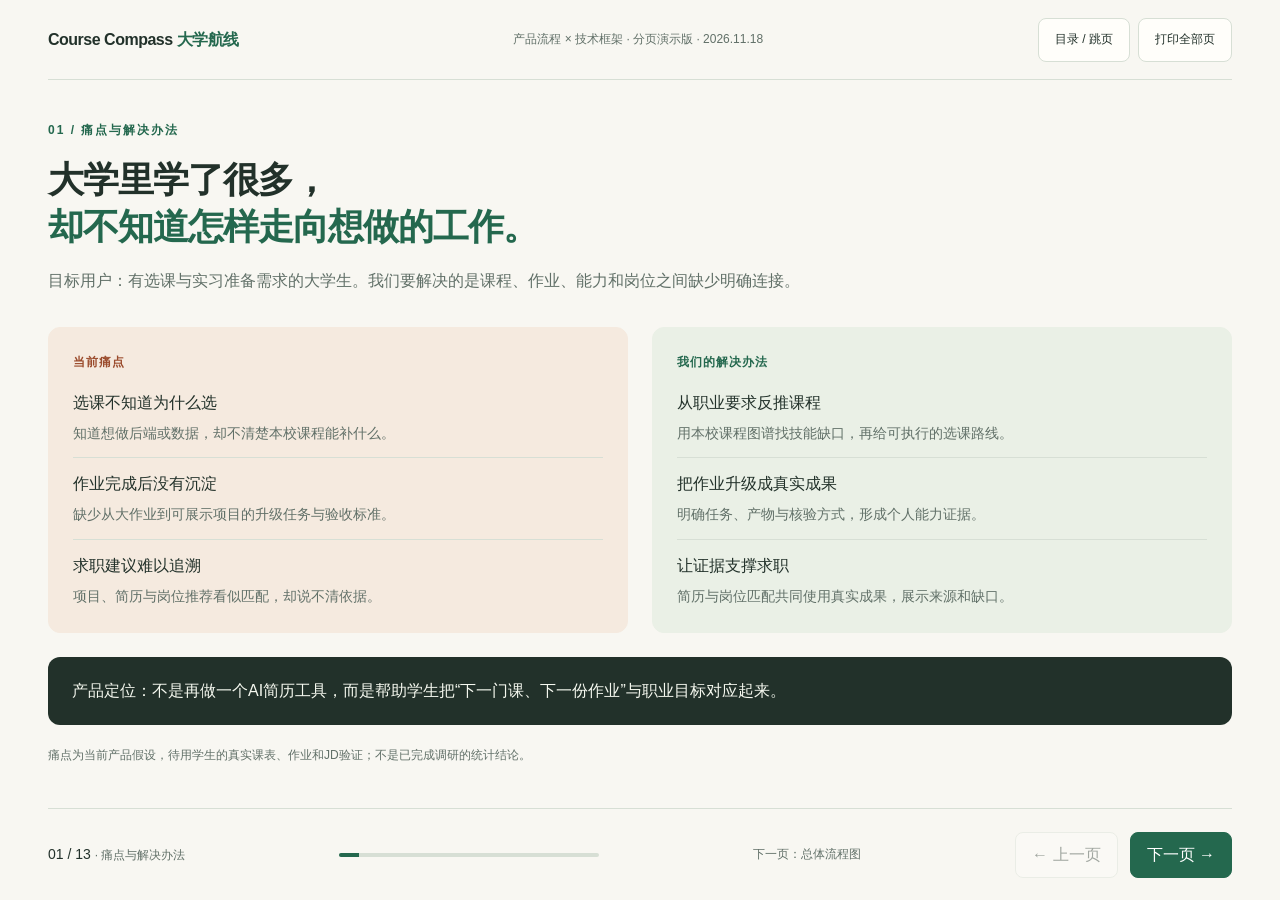
==== commit 3e5235f4: "Replace test site with university planning framework presentation" ====
--- a/index.html
+++ b/index.html
@@ -1,179 +1,48 @@
 <!doctype html>
-<html lang="zh-CN"><head><meta charset="UTF-8"><meta name="viewport" content="width=device-width, initial-scale=1"><title>寒冬之后 Afterwinter · 2026 秋招观察</title><meta name="description" content="写代码的人，也在等一个春天。以2026年秋招为切片，在五届毕业生规模与岗位温差之间寻找下一步。"><meta name="robots" content="noindex"><meta property="og:title" content="Afterwinter · 寒冬之后"><meta property="og:description" content="2026秋招特别观察：竞争、分化，以及仍然生长的机会。"><link rel="icon" href="data:image/svg+xml,%3Csvg xmlns='http://www.w3.org/2000/svg' viewBox='0 0 64 64'%3E%3Crect width='64' height='64' rx='32' fill='%23ef4a23'/%3E%3Ctext x='10' y='47' font-size='48' fill='%23faf3e4'%3E*%3C/text%3E%3C/svg%3E"><style>@font-face{font-family:'Archivo';src:url([data-uri]) format('woff2');font-weight:100 900;font-stretch:62% 125%;font-display:swap}
-@font-face{font-family:'Playfair';src:url([data-uri]